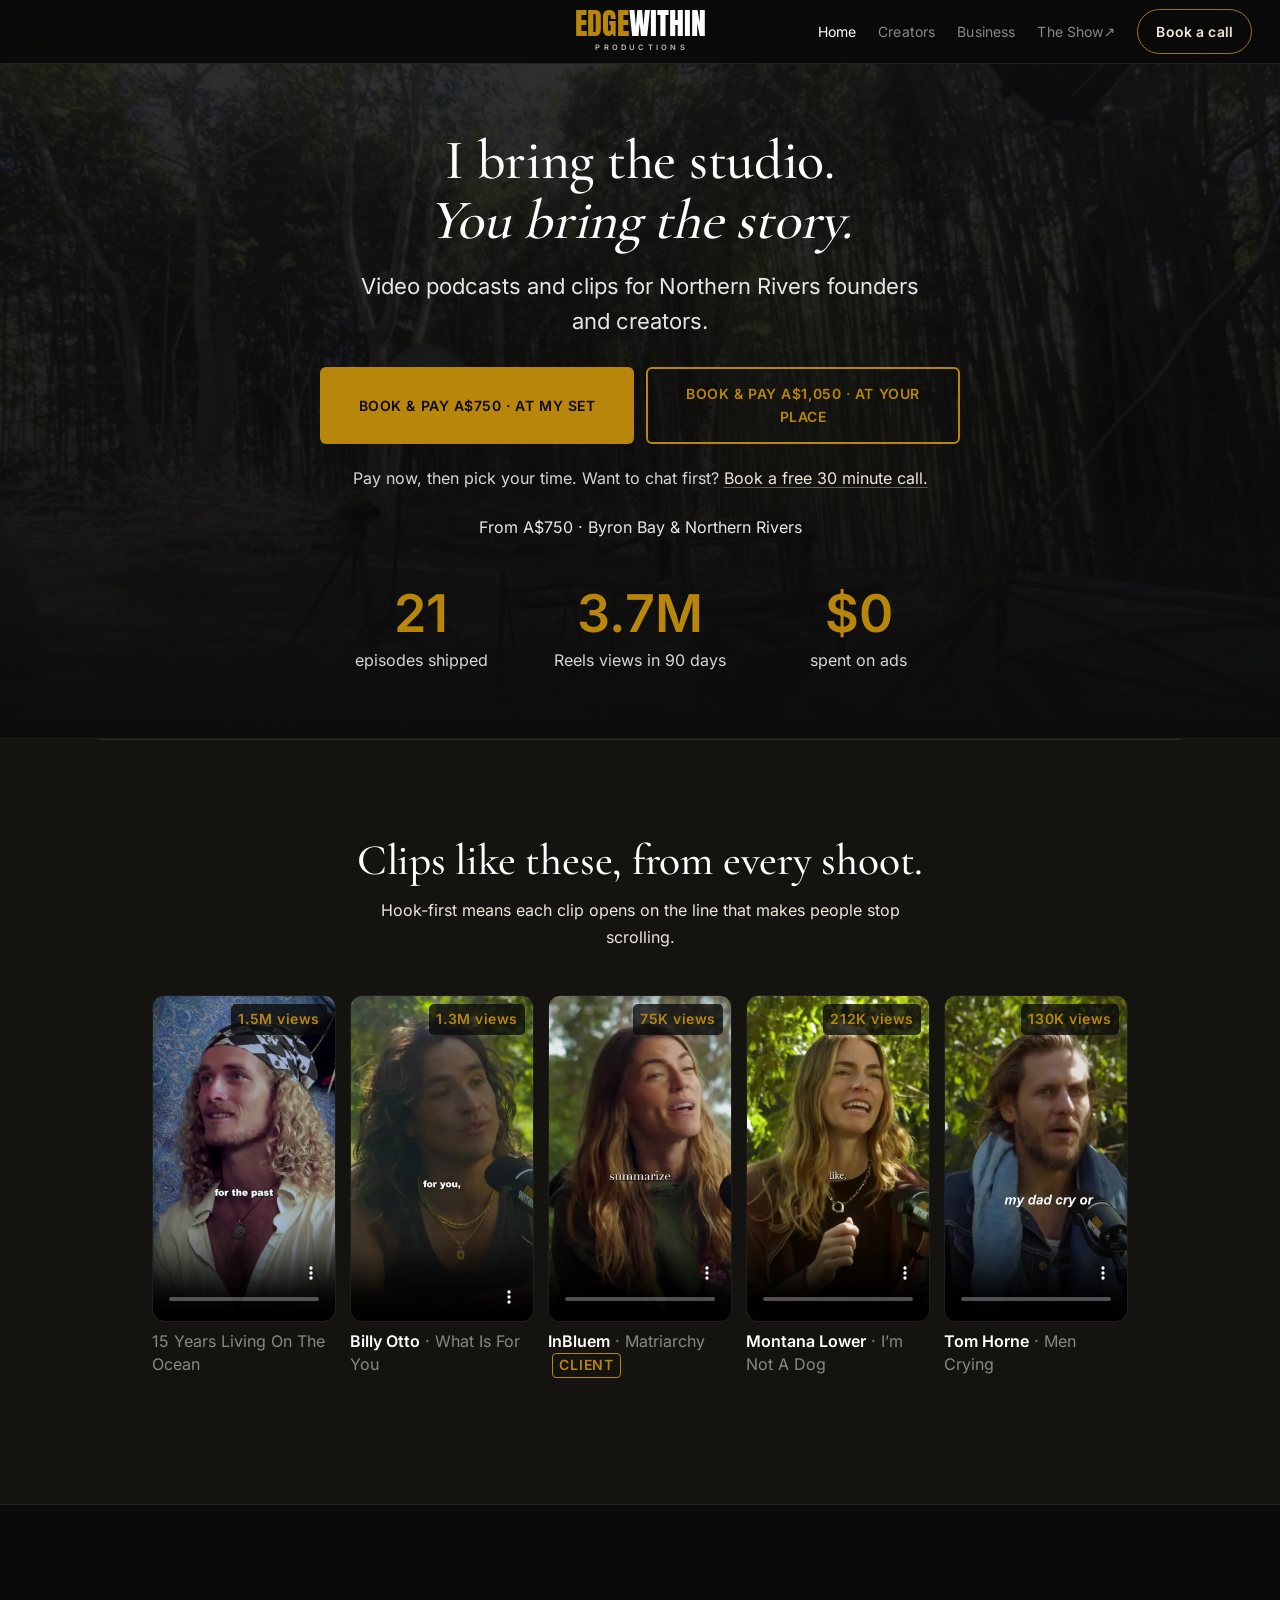
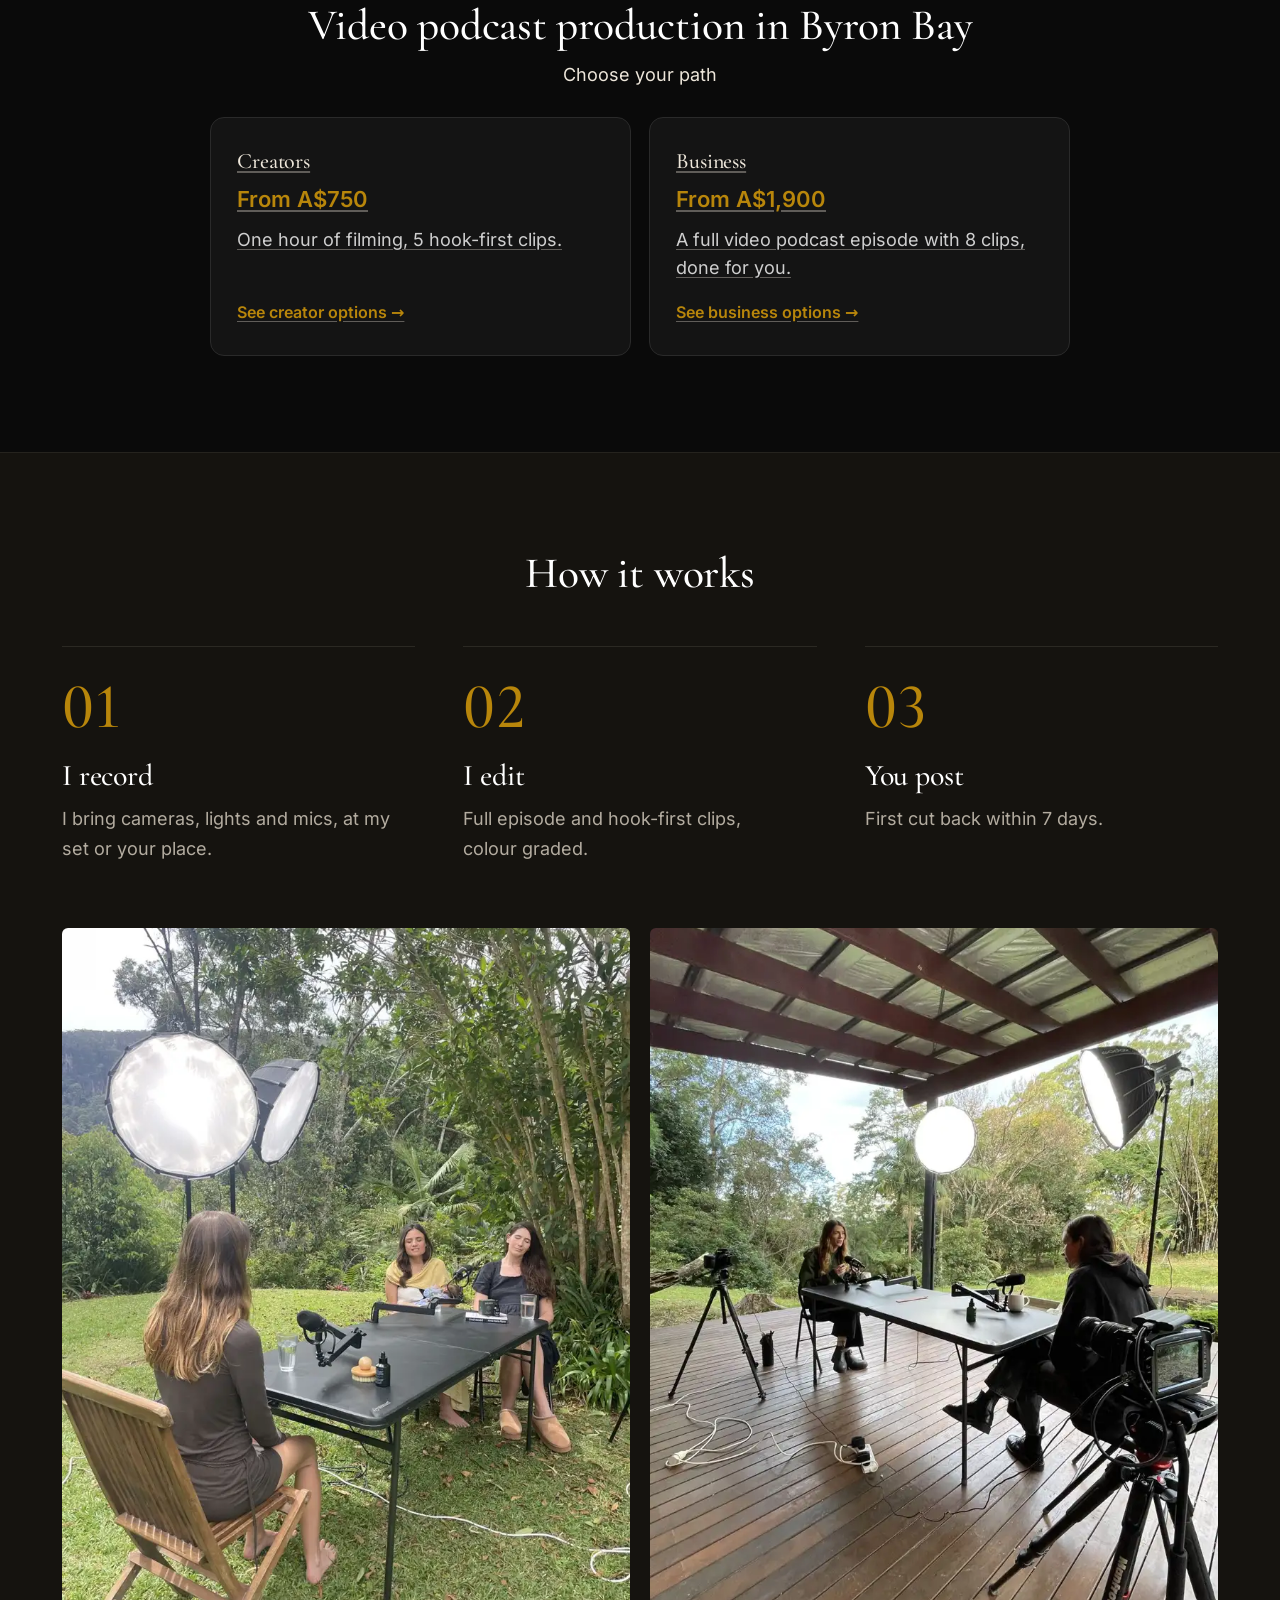
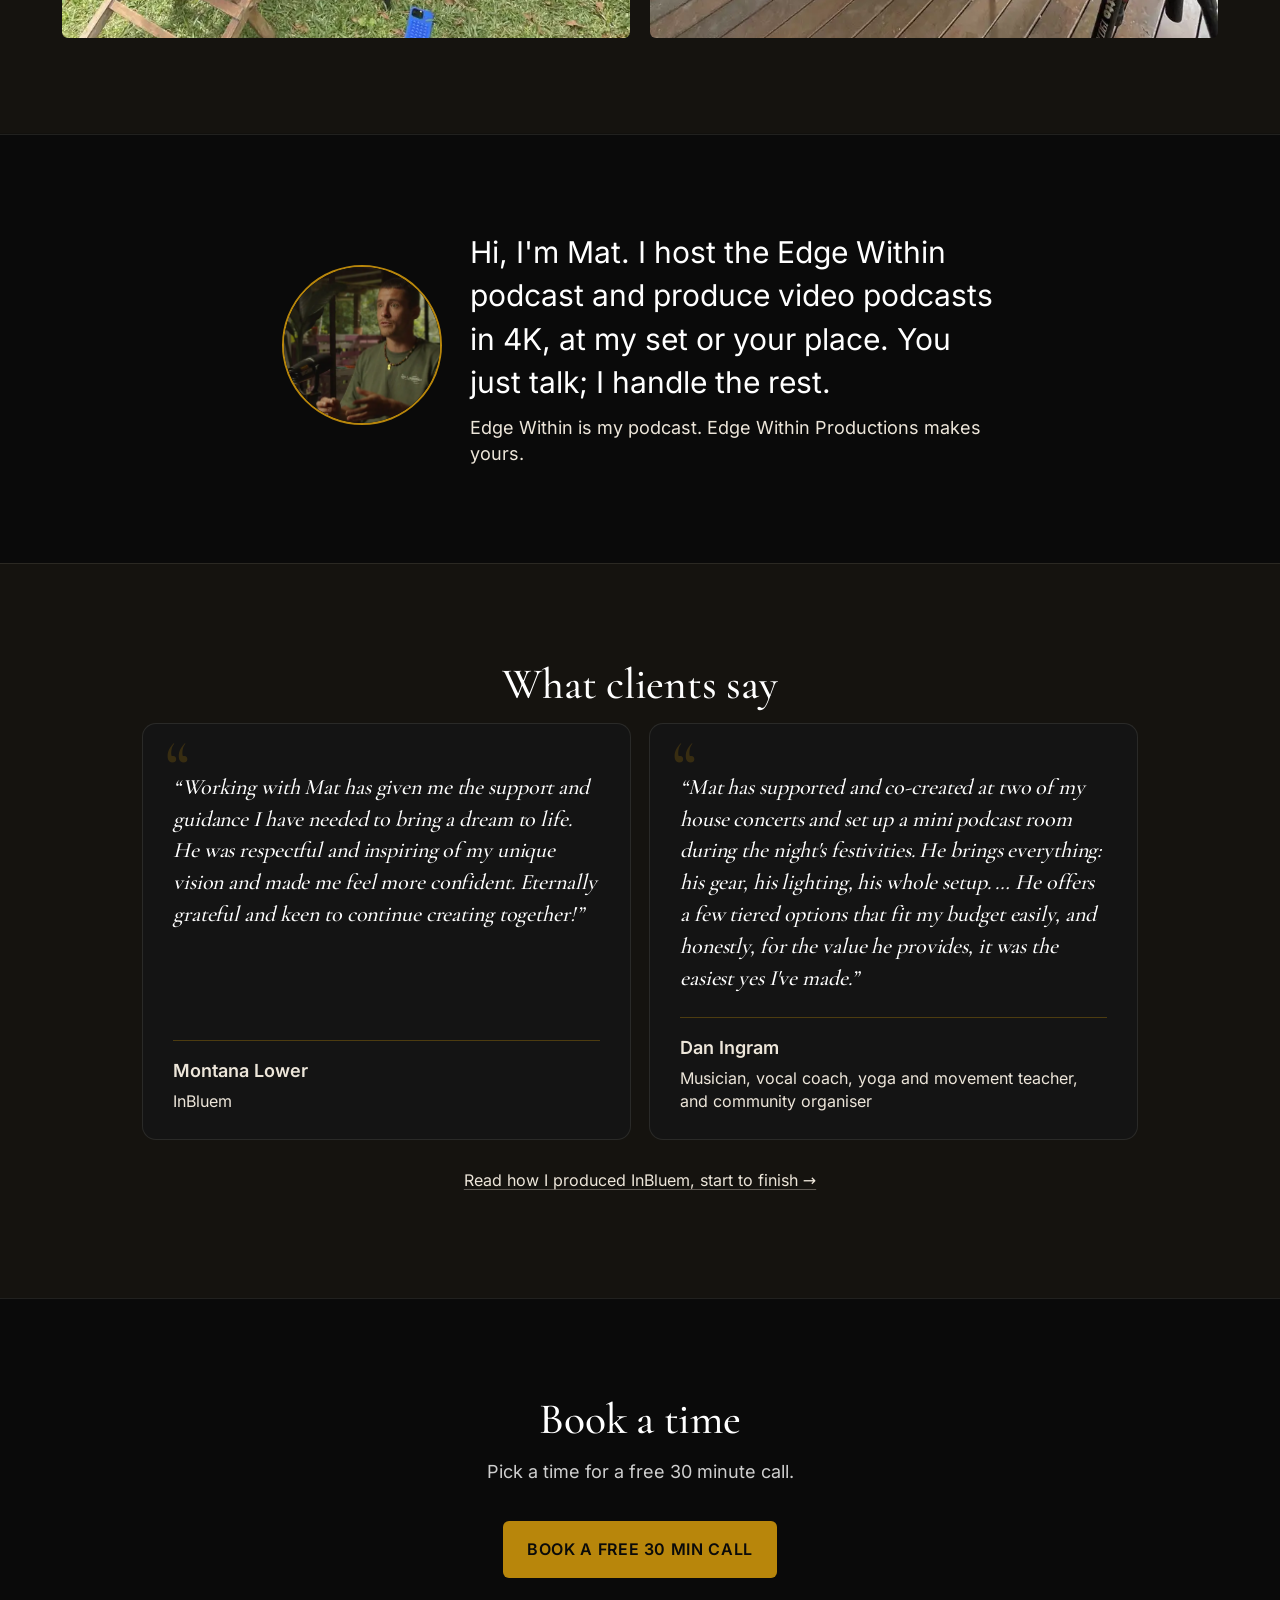
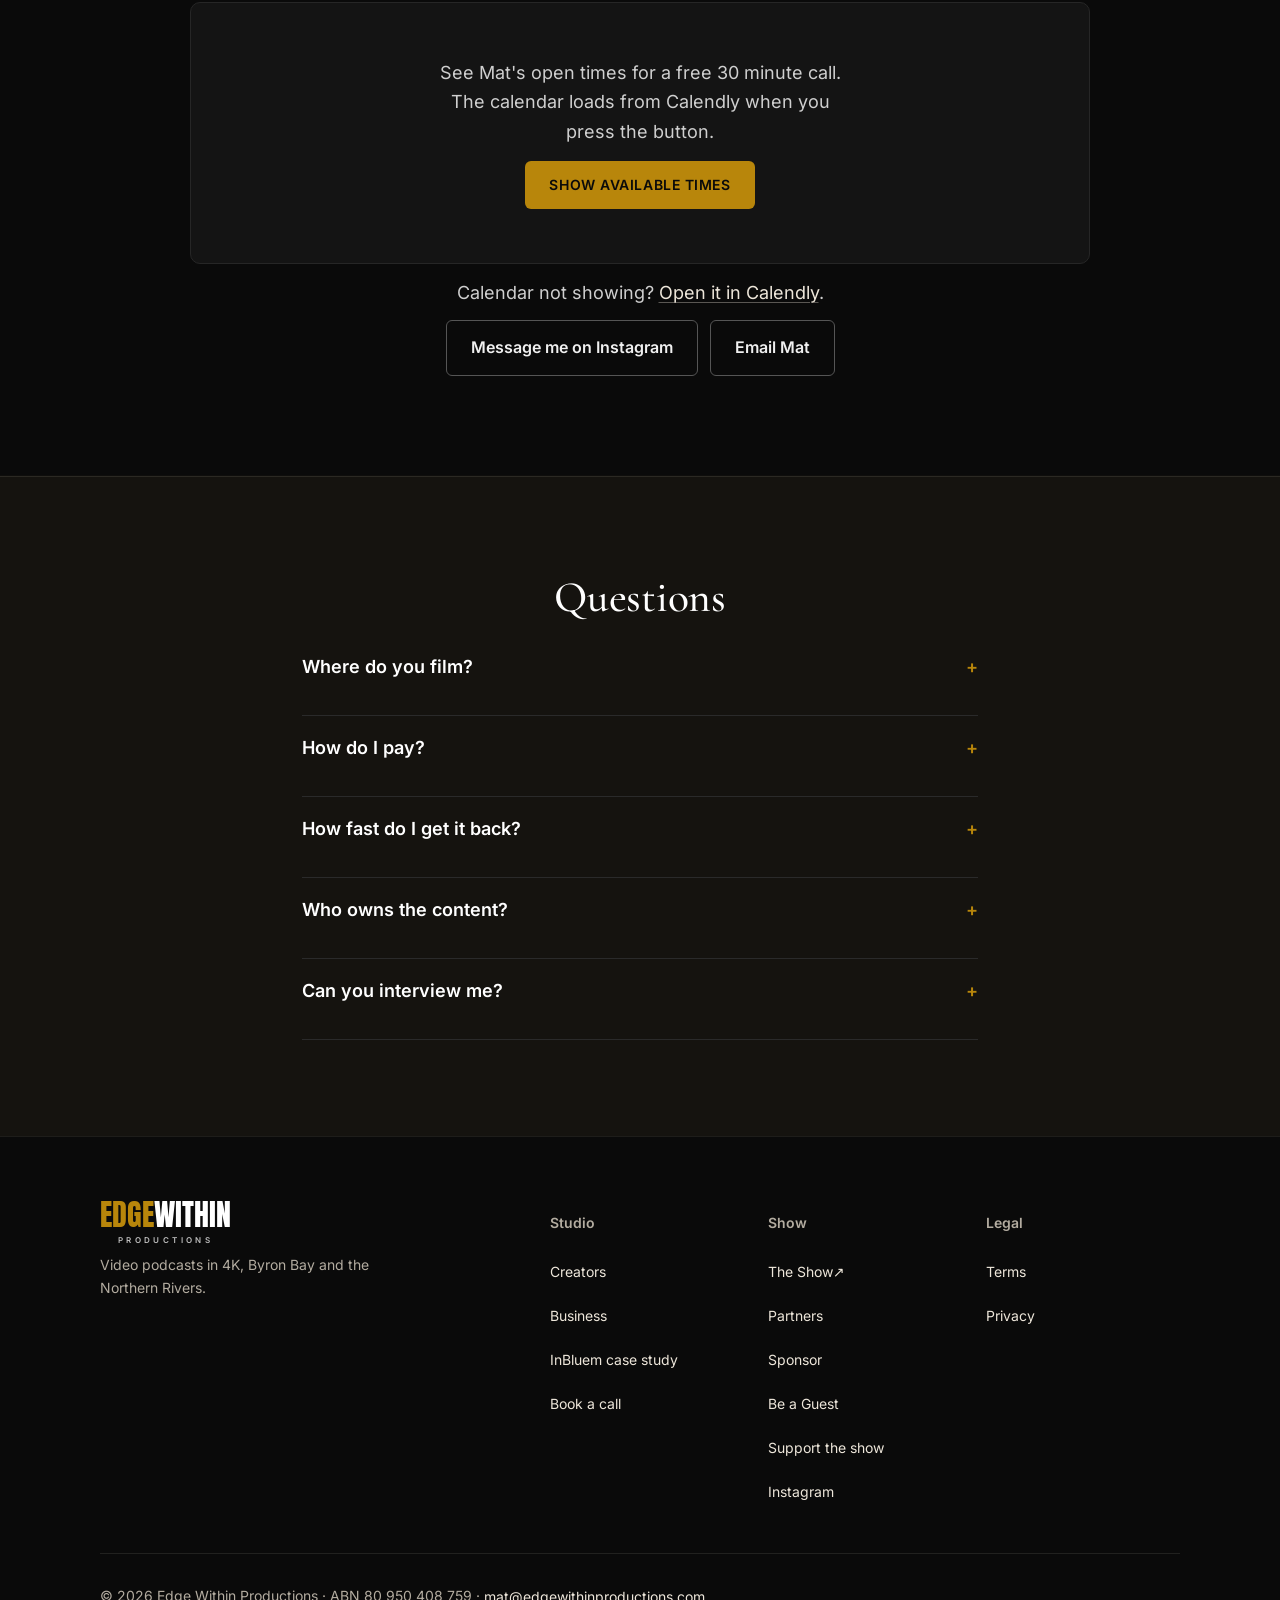
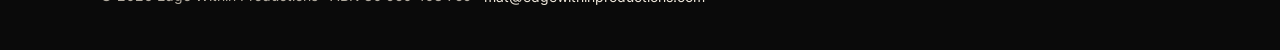
==== index.html @ 31bd193f "Home How it works: fix blank photo area (reveal + lazy images), premium 01/02/03 steps with large ph" ====
<!DOCTYPE html>
<html lang="en">
<head>
<meta charset="UTF-8">
<meta name="viewport" content="width=device-width, initial-scale=1.0">
<title>Podcast Production · Mobile Studio, Byron Bay &amp; Northern Rivers · Edge Within</title>
<meta name="description" content="Done-for-you video podcast production. I bring 4K cameras, lights and mics to you, then edit, cut clips and publish. Creator Session from A$750, full episode A$1,900. Northern Rivers, NSW.">
<meta property="og:type" content="website">
<meta property="og:site_name" content="Edge Within">
<meta property="og:title" content="Podcast production · I bring the studio to you">
<meta property="og:description" content="4K cameras, lighting and mics on site. Clips from A$750, or a full episode with edit, 8 clips, thumbnail and upload from A$1,900. Northern Rivers, NSW.">
<meta property="og:image" content="https://edgewithinproductions.com/og-image.jpg?v=2">
<meta property="og:image:width" content="1200">
<meta property="og:image:height" content="630">
<meta property="og:image:alt" content="Edge Within with Mat Davenport">
<meta property="og:url" content="https://edgewithinproductions.com/">
<meta name="twitter:card" content="summary_large_image">
<meta name="twitter:title" content="Podcast production · I bring the studio to you">
<meta name="twitter:description" content="4K cameras, lighting and mics on site. Edit, 8 clips, episode thumbnail and upload done for you. Northern Rivers, NSW.">
<meta name="twitter:image" content="https://edgewithinproductions.com/og-image.jpg?v=2">
<link rel="canonical" href="https://edgewithinproductions.com/">
<link rel="icon" href="favicon.ico?v=4" sizes="any">
<link rel="icon" type="image/png" sizes="32x32" href="favicon-32x32.png?v=4">
<link rel="icon" type="image/png" sizes="16x16" href="favicon-16x16.png?v=4">
<link rel="apple-touch-icon" href="apple-touch-icon.png?v=4">
<!-- Anton for the wordmark, self-hosted and subset to the letters in EDGE WITHIN PRODUCTIONS. -->
<link rel="preload" href="/assets/fonts/anton-wordmark.woff2" as="font" type="font/woff2" crossorigin>
<style>
  *, *::before, *::after { box-sizing: border-box; margin: 0; padding: 0; }
  :root {
    --bg: #0A0A0A;
    --card: #111111;
    --card2: #0F0A04;
    --border: #1E1E1E;
    --gold: #b8860b;
    --gold2: #9a7009;
    --white: #FFFFFF;
    --grey: #888888;
    --grey2: #8a8a8a;
    --gold-dark: #7a5a06;
    --grey3: #222222;
    --grey4: #333333;
  }
  html { scroll-behavior: smooth; scroll-padding-top: 72px; }
  body { background: var(--bg); color: var(--white); font-family: var(--sans); line-height: 1.6; overflow-x: hidden; }

  a:focus-visible,
  button:focus-visible,
  input:focus-visible,
  select:focus-visible,
  textarea:focus-visible {
    outline: 2px solid var(--gold);
    outline-offset: 3px;
  }

  .skip-link {
    position: absolute; left: 12px; top: -48px; z-index: 300;
    background: var(--gold); color: var(--bg);
    font-family: var(--sans); font-size: 14px; font-weight: 700;
    padding: 10px 14px; border-radius: 6px; text-decoration: none;
  }
  .skip-link:focus { top: 12px; }

  nav {
    position: fixed; top: 0; left: 0; right: 0; z-index: 100;
    background: rgba(10,10,10,0.94);
    backdrop-filter: blur(12px);
    -webkit-backdrop-filter: blur(12px);
    border-bottom: 1px solid var(--border); height: 60px;
    display: flex; align-items: center; padding: 0 28px; justify-content: space-between;
  }
  /* Wordmark: gold EDGE + white WITHIN in Anton, matching the cover art */
  .wordmark {
    display: inline-flex; flex-direction: column; align-items: flex-start;
    text-decoration: none; line-height: 1;
  }
  .wordmark:hover, .wordmark:focus { text-decoration: none !important; }
  .wm-word {
    font-family: 'Anton', Impact, sans-serif; font-weight: 400;
    font-size: 30px; line-height: 1; letter-spacing: 0; text-transform: uppercase;
    white-space: nowrap;
  }
  .wm-edge { color: #b8860b; }
  .wm-within { color: #FFFFFF; }
  .wm-sub {
    font-family: var(--sans); font-size: 8px; font-weight: 700; line-height: 1;
    letter-spacing: 0.42em; text-transform: uppercase; color: #bdbdbd;
    margin-top: 4px; white-space: nowrap;
  }
  .wordmark--lg .wm-word { font-size: 30px; }
  .wordmark--lg .wm-sub { font-size: 9.5px; margin-top: 5px; }
  /* On a light background: WITHIN (and the sub line) go dark so they stay readable */
  .wordmark--on-light .wm-within { color: #0A0A0A; }
  .wordmark--on-light .wm-sub { color: #555555; }
  nav .wordmark .wm-word { font-size: 30px; }
  nav .wordmark .wm-sub { font-size: 7.5px; letter-spacing: 0.43em; margin-top: 3px; }
  /* PRODUCTIONS centred under EDGEWITHIN; the negative margin cancels the trailing letter-spacing */
  nav .wordmark { align-items: center; }
  nav .wordmark .wm-sub { margin-right: -0.43em; }
  .nav-links { display: flex; gap: 22px; align-items: center; list-style: none; }
  .nav-links a {
    font-family: var(--sans); font-size: 14px; color: var(--grey);
    text-decoration: none; letter-spacing: 0.02em; transition: color 0.2s;
  }
  .nav-links a:hover { color: var(--white); }
  .nav-links a { padding: 8px 0; }
  .nav-links a.nav-cta { padding: 8px 16px; }
  .nav-cta {
    background: var(--gold) !important; color: var(--bg) !important;
    font-family: var(--sans) !important; font-size: 14px !important;
    font-weight: 700 !important; letter-spacing: 0.01em; padding: 8px 16px;
    border-radius: 5px; 
  }
  .nav-cta:hover { background: var(--gold2) !important; }
  .nav-links a[aria-current="page"] { color: var(--white); }
  .hamburger {
    display: none; flex-direction: column; gap: 6px; cursor: pointer;
    background: none; border: none; padding: 8px; z-index: 101;
  }
  .hamburger span { width: 24px; height: 2px; background: var(--white); display: block; transition: all 0.3s; }
  .hamburger.active span:nth-child(1) { transform: translateY(8px) rotate(45deg); }
  .hamburger.active span:nth-child(2) { opacity: 0; }
  .hamburger.active span:nth-child(3) { transform: translateY(-8px) rotate(-45deg); }

  .sr-only {
    position: absolute; width: 1px; height: 1px; padding: 0; margin: -1px;
    overflow: hidden; clip: rect(0,0,0,0); white-space: nowrap; border: 0;
  }

  .eyebrow {
    font-family: var(--sans); font-size: 14px;
    letter-spacing: 0.01em;  color: var(--gold);
  }

  .hero {
    padding: 108px 24px 48px;
    background:
      radial-gradient(ellipse 70% 60% at 10% 0%, rgba(184,134,11,0.14) 0%, transparent 55%),
      #0D0D0D;
    border-bottom: 1px solid var(--border);
    display: flex;
    flex-direction: column;
    align-items: center;
    text-align: center;
    gap: 28px;
  }
  .hero-copy,
  .proof-strip,
  .showreel-wrap,
  .included-grid > *,
  .proof-metrics > * {
    min-width: 0;
  }
  .hero-copy {
    max-width: 820px;
    width: 100%;
    display: flex;
    flex-direction: column;
    align-items: center;
    gap: 16px;
  }
  .hero-copy > * { min-width: 0; max-width: 100%; }
  .proof-strip > *,
  .outcome > * { min-width: 0; }
  .hero-copy h1 {
    font-size: clamp(30px, 5vw, 48px); line-height: 1.08; font-weight: 400;
  }
  .hero-copy h1 em { color: var(--gold); font-style: italic; font-weight: 400; }
  .hero-sub {
    font-family: var(--sans); font-size: 16px; color: var(--grey);
    line-height: 1.7; max-width: 640px; width: 100%;
    overflow-wrap: break-word;
  }
  .hero-btns {
    display: flex; gap: 12px; flex-wrap: wrap; justify-content: center;
    margin-top: 4px; width: 100%;
  }
  .btn-primary {
    display: inline-block; background: var(--gold); color: var(--bg);
    font-family: var(--sans); font-size: 14px; font-weight: 700;
    letter-spacing: 0.04em; text-transform: uppercase; padding: 14px 24px;
    border-radius: 6px; text-decoration: none; transition: background 0.2s, transform 0.15s;
    border: none; cursor: pointer;
  }
  .btn-primary:hover { background: var(--gold2); transform: translateY(-1px); }
  .btn-secondary {
    display: inline-block; border: 1px solid var(--grey4); color: var(--grey);
    font-family: var(--sans); font-size: 14px; font-weight: 700;
    padding: 14px 24px; border-radius: 6px; text-decoration: none;
    transition: border-color 0.2s, color 0.2s;
  }
  .btn-secondary:hover { border-color: var(--gold); color: var(--white); }
  .pill {
    display: inline-block; max-width: 100%; box-sizing: border-box;
    text-align: center; line-height: 1.55;
    background: rgba(184,134,11,0.12); border: 1px solid var(--gold);
    color: var(--gold); font-family: var(--sans); font-size: 14px;
    font-weight: 700; letter-spacing: 0.01em; padding: 10px 16px;
    border-radius: 6px; 
  }
  .pill-loc { white-space: nowrap; }
  .pill-loc::before { content: ' · '; }
  .hero-price-link {
    font-family: var(--sans);
    font-size: 14px;
    color: var(--grey);
    text-decoration: none;
    border-bottom: 1px solid rgba(184,134,11,0.45);
    padding-bottom: 1px;
    transition: color 0.2s, border-color 0.2s;
    margin-top: -4px;
  }
  .hero-price-link:hover {
    color: var(--gold);
    border-bottom-color: var(--gold);
  }

  .showreel-wrap {
    width: 100%;
    max-width: 900px;
    text-align: center;
  }
  .showreel {
    width: 100%;
    aspect-ratio: 16 / 9;
    border-radius: 14px;
    overflow: hidden;
    border: 1px solid var(--border);
    background: #000;
    box-shadow: 0 24px 60px rgba(0,0,0,0.4);
  }
  .showreel iframe,
  .showreel video {
    width: 100%;
    height: 100%;
    display: block;
    border: 0;
  }
  /* Click-to-load YouTube facade: thumbnail + play button, real iframe only on click */
  .yt-facade { position: relative; display: block; width: 100%; height: 100%; background: #000; cursor: pointer; }
  .yt-facade img { width: 100%; height: 100%; object-fit: cover; display: block; }
  .yt-play {
    position: absolute; top: 50%; left: 50%; transform: translate(-50%, -50%);
    line-height: 0; transition: transform 0.2s;
    filter: drop-shadow(0 6px 18px rgba(0,0,0,0.55));
  }
  .yt-facade:hover .yt-play, .yt-facade:focus-visible .yt-play { transform: translate(-50%, -50%) scale(1.08); }
  .yt-facade:focus-visible { outline-offset: -4px; }
  .showreel-caption {
    font-family: var(--sans);
    font-size: 14px;
    color: var(--grey);
    margin-top: 12px;
    line-height: 1.5;
    padding: 0 8px;
    overflow-wrap: break-word;
  }

  .proof-strip {
    width: 100%;
    max-width: 900px;
    display: grid;
    grid-template-columns: 1.15fr 1fr;
    gap: 22px;
    align-items: center;
    text-align: left;
    background: var(--card);
    border: 1px solid var(--border);
    border-radius: 14px;
    padding: 24px;
  }
  .proof-strip .eyebrow { margin-bottom: 8px; }
  .proof-strip h2 {
    font-size: 22px; font-weight: 400; line-height: 1.25; margin-bottom: 10px;
    overflow-wrap: anywhere;
  }
  .proof-strip p {
    font-family: var(--sans); font-size: 14px; color: var(--grey); line-height: 1.65;
    overflow-wrap: break-word;
  }
  .proof-strip a {
    color: var(--gold); text-decoration: none; font-weight: 600;
    display: inline-block; padding: 8px 0;
  }
  .proof-strip a:hover { text-decoration: underline; }
  .proof-metrics {
    display: grid; grid-template-columns: 1fr 1fr; gap: 10px;
  }
  .proof-metric {
    background: var(--card2);
    border: 1px solid var(--border);
    border-radius: 10px;
    padding: 16px 12px;
    text-align: center;
  }
  .proof-metric .v {
    font-family: var(--sans); font-size: 22px; font-weight: 700; color: var(--gold); line-height: 1;
  }
  .proof-metric .l {
    font-family: var(--sans); font-size: 14px; color: var(--grey); margin-top: 6px;
  }

  .section {
    padding: 72px clamp(24px, 5vw, 48px);
    max-width: 1080px; margin: 0 auto;
  }
  .section-full {
    padding: 72px clamp(24px, 5vw, 48px);
    background: #0D0D0D; border-top: 1px solid var(--border);
  }
  .section-inner { max-width: 1080px; margin: 0 auto; }
  .section-header { max-width: 640px; margin-bottom: 32px; }
  .section-header.center { text-align: center; margin-left: auto; margin-right: auto; }
  .section-header .eyebrow { margin-bottom: 12px; }
  .section-header h2 {
    font-size: clamp(24px, 3.2vw, 36px); font-weight: 400; line-height: 1.15; margin-bottom: 12px;
  }
  .section-header h2 em { color: var(--gold); font-style: italic; }
  .section-header p {
    font-family: var(--sans); font-size: 16px; color: var(--grey); line-height: 1.7;
  }

  .outcome {
    background: var(--card);
    border: 1px solid var(--border);
    border-radius: 12px;
    padding: 28px 24px;
    display: flex;
    flex-direction: column;
    transition: border-color 0.2s;
  }
  .outcome:hover { border-color: #2a2a2a; }
  .outcome h3 {
    font-family: var(--sans); font-size: 16px; font-weight: 700;
    color: var(--white); margin-bottom: 12px;
  }
  .outcome p {
    font-family: var(--sans); font-size: 14px; color: var(--grey); line-height: 1.65;
    flex: 1; overflow-wrap: break-word;
  }
  .outcome.highlight {
    border-color: var(--gold);
    background: var(--card2);
  }
  .outcome.highlight:hover { border-color: var(--gold); }
  .card-link {
    display: inline-block;
    margin-top: 18px;
    font-family: var(--sans);
    font-size: 14px;
    font-weight: 700;
    color: var(--gold);
    text-decoration: none;
  }
  .card-link:hover { text-decoration: underline; }

  .phase-num {
    width: 38px; height: 38px; border-radius: 50%; background: var(--card2);
    border: 2px solid var(--gold); color: var(--gold);
    font-family: var(--sans); font-size: 14px; font-weight: 700;
    display: flex; align-items: center; justify-content: center; margin: 0 auto 12px;
  }

  /* "What you get" timeline: 4 numbered steps joined by a gold line (vertical on mobile) */
  .timeline {
    list-style: none; display: grid; grid-template-columns: repeat(4, 1fr); gap: 14px;
    max-width: 1000px; margin: 0 auto 28px; position: relative;
  }
  .timeline::before {
    content: ''; position: absolute; top: 19px; left: 12.5%; right: 12.5%;
    height: 1px; background: rgba(184,134,11,0.45); z-index: 0;
  }
  .tl-step { position: relative; z-index: 1; display: flex; flex-direction: column; min-width: 0; }
  .tl-step .phase-num { margin: 0 auto 14px; flex-shrink: 0; }
  .tl-card {
    flex: 1; background: var(--card); border: 1px solid var(--border);
    border-radius: 12px; padding: 20px 18px; text-align: left;
  }
  .tl-step--launch .tl-card { border-color: var(--gold); background: var(--card2); }
  .tl-when {
    font-family: var(--sans); font-size: 14px; font-weight: 700;
    letter-spacing: 0.01em;  color: var(--gold); margin-bottom: 6px;
  }
  .tl-card h3 {
    font-family: var(--sans); font-size: 16px; font-weight: 700;
    color: var(--white); margin-bottom: 8px;
  }
  .tl-card p {
    font-family: var(--sans); font-size: 14px; color: var(--grey); line-height: 1.6;
    overflow-wrap: break-word;
  }
  .included-box p {
    font-family: var(--sans); font-size: 14px; color: var(--grey); line-height: 1.6;
    margin-bottom: 10px;
  }
  .included-box p:last-child { margin-bottom: 0; }
  .included-box--gold { border-color: var(--gold); background: var(--card2); }
  .included-box--gold h3 { color: var(--gold); }
  .hero-promise {
    font-family: var(--sans); font-size: 14px; color: #cfcfcf; line-height: 1.6;
    max-width: 640px; width: 100%;
  }
  .hero-promise strong { color: var(--gold); }

  .included-grid {
    display: grid;
    grid-template-columns: 1fr 1fr;
    gap: 14px;
  }
  .included-box {
    background: var(--card);
    border: 1px solid var(--border);
    border-radius: 12px;
    padding: 24px 22px;
  }
  .included-box-single {
    max-width: 640px;
    margin-left: auto;
    margin-right: auto;
  }
  .included-box h3,
  .included-box h4 {
    font-family: var(--sans); font-size: 14px; font-weight: 700;
    color: var(--white); margin-bottom: 14px;
  }
  .included-box ul { list-style: none; }
  .included-box li {
    font-family: var(--sans); font-size: 14px; color: var(--grey);
    padding-left: 18px; position: relative; line-height: 1.5; margin-bottom: 8px;
  }
  .included-box li:last-child { margin-bottom: 0; }
  .included-box li::before {
    content: '';
    position: absolute;
    left: 0; top: 7px;
    width: 6px; height: 6px; border-radius: 50%;
    background: var(--gold);
  }
  .included-note {
    margin-top: 14px;
    font-family: var(--sans); font-size: 14px; color: var(--grey); line-height: 1.55;
  }

  .after-split {
    display: grid;
    grid-template-columns: 1fr 1fr;
    gap: 16px;
  }

  #pricing.section-full {
    background:
      radial-gradient(ellipse 80% 70% at 15% 20%, rgba(184,134,11,0.18) 0%, transparent 55%),
      radial-gradient(ellipse 60% 50% at 90% 80%, rgba(184,134,11,0.1) 0%, transparent 50%),
      linear-gradient(180deg, #14100a 0%, #0F0A04 50%, #120e08 100%);
    border-top: 1px solid rgba(184,134,11,0.35);
    border-bottom: 1px solid rgba(184,134,11,0.25);
  }
  #pricing .section-header p { color: #b0b0b0; }
  .pricing-grid {
    display: grid; grid-template-columns: 1fr 1.15fr 1fr; gap: 16px;
    max-width: 1000px; margin: 0 auto 20px; align-items: stretch;
    padding-top: 14px;
  }
  .tier {
    background: #F4F3F0; border: 1px solid #e0dcd4;
    border-radius: 12px; padding: 26px 22px; display: flex; flex-direction: column;
    box-shadow: 0 12px 40px rgba(0,0,0,0.25);
  }
  .tier.featured {
    background: #fffdf8; border: 2px solid var(--gold); position: relative;
    box-shadow: 0 8px 28px rgba(184,134,11,0.18), 0 16px 48px rgba(0,0,0,0.28);
  }
  .tier-badge {
    position: absolute; top: -12px; left: 50%; transform: translateX(-50%);
    background: var(--gold); color: var(--bg); font-family: var(--sans);
    font-size: 14px; font-weight: 700; letter-spacing: 0.1em; 
    padding: 4px 14px; border-radius: 20px; white-space: nowrap;
  }
  .tier-name {
    font-family: var(--sans); font-size: 14px; letter-spacing: 0.01em;
     color: #666; margin-bottom: 8px;
  }
  .tier-price {
    font-size: 44px; font-weight: 700; color: #0A0A0A;
    font-family: var(--sans); line-height: 1; margin-bottom: 4px;
  }
  .tier.featured .tier-price { color: var(--gold-dark); }
  .tier-period {
    font-family: var(--sans); font-size: 14px; color: #666; margin-bottom: 6px;
  }
  .tier-total {
    font-family: var(--sans); font-size: 14px; font-weight: 700; color: #0A0A0A;
    margin-bottom: 16px;
  }
  .tier.featured .tier-total { color: #3a3a3a; }
  .tier-list {
    list-style: none; display: flex; flex-direction: column; gap: 9px;
    margin-bottom: 22px; flex: 1;
  }
  .tier-list li {
    font-family: var(--sans); font-size: 14px; color: #3a3a3a;
    padding-left: 16px; position: relative; line-height: 1.4;
  }
  .tier-list li::before {
    content: ''; position: absolute; left: 0; top: 7px;
    width: 6px; height: 6px; border-radius: 50%; background: var(--gold);
  }
  .tier .btn-primary { text-align: center; width: 100%; }
  .tier .btn-primary, .tier .btn-secondary { display: block; width: 100%; text-align: center; box-sizing: border-box; letter-spacing: 0.04em; text-transform: uppercase; }
  .tier .btn-secondary { color: #0A0A0A; border-color: #0A0A0A; }
  .tier .btn-secondary:hover { color: var(--gold-dark); border-color: var(--gold-dark); }
  @media (max-width: 900px) { .pricing-grid .tier.featured:not(:first-child) { margin-top: 12px; } }

  .value-note {
    text-align: center; font-family: var(--sans); font-size: 14px;
    color: #b0b0b0; max-width: 640px; margin: 0 auto 12px; line-height: 1.65;
    padding: 14px 16px;
    background: rgba(184,134,11,0.12);
    border: 1px solid rgba(184,134,11,0.35);
    border-radius: 8px;
  }
  .value-note strong { color: var(--gold); }
  .value-note a { color: var(--gold); font-weight: 700; text-decoration: none; }
  .value-note a:hover { text-decoration: underline; }

  .monthly-card {
    max-width: 640px; margin: 0 auto 12px;
    display: flex; align-items: center; justify-content: space-between; gap: 16px;
    padding: 14px 16px 14px 20px; border-radius: 8px;
    background: rgba(0,0,0,0.25); border: 1px solid rgba(184,134,11,0.35);
  }
  .monthly-card p { font-family: var(--sans); font-size: 14px; color: #b0b0b0; line-height: 1.5; }
  .monthly-card p strong { color: var(--white); }
  .monthly-card .btn-secondary {
    white-space: nowrap; color: var(--gold); border-color: rgba(184,134,11,0.6);
    padding: 10px 18px; font-size: 14px;
  }
  .monthly-card .btn-secondary:hover { color: var(--white); border-color: var(--gold); }

  .founding-callout {
    max-width: 1000px; margin: 8px auto 20px;
    display: grid; grid-template-columns: auto 1fr auto; gap: 24px; align-items: center;
    padding: 22px 26px; border-radius: 12px;
    background: linear-gradient(135deg, rgba(184,134,11,0.16) 0%, rgba(184,134,11,0.05) 100%);
    border: 1px solid rgba(184,134,11,0.55);
  }
  .founding-price {
    font-family: var(--sans); font-size: 30px; font-weight: 700; color: var(--gold);
    line-height: 1; white-space: nowrap;
  }
  .founding-price span {
    display: block; margin-top: 6px; font-size: 14px; font-weight: 400; color: #b0b0b0;
    font-family: var(--sans); letter-spacing: 0.01em; 
  }
  .founding-callout .eyebrow { margin-bottom: 6px; }
  .founding-callout p {
    font-family: var(--sans); font-size: 14px; color: #cfcfcf; line-height: 1.6; margin: 0;
  }
  .founding-callout p strong { color: var(--white); }
  .founding-callout .btn-secondary { white-space: nowrap; color: var(--gold); border-color: rgba(184,134,11,0.6); }
  .founding-callout .btn-secondary:hover { color: var(--white); border-color: var(--gold); }

  .addons {
    max-width: 720px;
    margin: 28px auto 0;
    background: rgba(0,0,0,0.25);
    border: 1px solid rgba(255,255,255,0.08);
    border-radius: 12px;
    padding: 22px 24px 18px;
  }
  .addons-label {
    font-family: var(--sans);
    font-size: 14px;
    font-weight: 700;
    letter-spacing: 0.01em;
    
    color: var(--gold);
    margin-bottom: 14px;
  }
  .addons-list {
    list-style: none;
    margin: 0;
    padding: 0;
    display: flex;
    flex-direction: column;
  }
  .addons-list li {
    font-family: var(--sans);
    font-size: 14px;
    color: #b0b0b0;
    line-height: 1.55;
    padding: 11px 0;
    border-bottom: 1px solid rgba(255,255,255,0.06);
  }
  .addons-list li:last-child { border-bottom: none; padding-bottom: 2px; }
  .addons-list li strong {
    color: var(--white);
    font-weight: 700;
    display: inline;
  }
  .addons-list li strong::after { content: ': '; font-weight: 700; color: var(--white); }

  .form-section {
    background:
      radial-gradient(ellipse 70% 60% at 50% 0%, rgba(184,134,11,0.16) 0%, transparent 55%),
      linear-gradient(180deg, #120e08 0%, #0D0D0D 55%, #0A0A0A 100%);
    border-top: 1px solid rgba(184,134,11,0.3);
    padding: 72px 24px;
  }
  .form-inner { max-width: 680px; margin: 0 auto; }
  .form-card {
    background: #F4F3F0;
    border: 1px solid #e0dcd4;
    border-radius: 14px;
    padding: clamp(28px, 4vw, 40px) clamp(22px, 4vw, 36px);
    box-shadow:
      0 0 0 1px rgba(184,134,11,0.08),
      0 24px 60px rgba(0,0,0,0.4),
      0 0 60px rgba(184,134,11,0.06);
    color: #1a1a1a;
  }
  .form-header { text-align: center; margin-bottom: 28px; }
  .form-header .eyebrow { color: var(--gold-dark); }
  .form-header h2 {
    font-size: clamp(22px, 3vw, 32px); font-weight: 400; margin: 10px 0;
    color: #0A0A0A;
  }
  .form-header p {
    font-family: var(--sans); font-size: 16px; color: #555; line-height: 1.7;
  }
  .form-grid { display: grid; grid-template-columns: 1fr 1fr; gap: 14px; }
  .field { display: flex; flex-direction: column; gap: 6px; }
  .field.full { grid-column: 1 / -1; }
  label {
    font-family: var(--sans); font-size: 14px;
    letter-spacing: 0.01em;  color: #555;
  }
  input, select, textarea {
    background: #fff; border: 1px solid #d4d0c8; border-radius: 8px;
    padding: 12px 14px; color: #0A0A0A; font-family: var(--sans);
    font-size: 16px; outline: none; width: 100%;
    appearance: none; -webkit-appearance: none;
  }
  input:focus, select:focus, textarea:focus {
    border-color: var(--gold);
    box-shadow: 0 0 0 3px rgba(184,134,11,0.15);
  }
  input::placeholder, textarea::placeholder { color: #999; }
  select {
    background-image: linear-gradient(45deg, transparent 50%, #666 50%), linear-gradient(135deg, #666 50%, transparent 50%);
    background-position: calc(100% - 18px) calc(50% - 2px), calc(100% - 12px) calc(50% - 2px);
    background-size: 6px 6px, 6px 6px; background-repeat: no-repeat; padding-right: 32px;
  }
  select option { background: #fff; color: #0A0A0A; }
  textarea { resize: vertical; min-height: 88px; font-size: 16px; }
  .submit-btn {
    width: 100%; background: var(--gold); color: var(--bg);
    font-family: var(--sans); font-size: 14px; font-weight: 700;
    padding: 15px; border: none; border-radius: 8px; cursor: pointer;
    margin-top: 8px; transition: background 0.2s, transform 0.15s;
  }
  .submit-btn:hover { background: var(--gold2); transform: translateY(-1px); }
  .submit-btn:disabled { opacity: 0.6; cursor: not-allowed; transform: none; }
  .form-dm {
    text-align: center; font-family: var(--sans); font-size: 14px;
    color: #666; margin-top: 14px;
  }
  .form-dm a { color: var(--gold-dark); text-decoration: underline; font-weight: 600; }
  .form-dm a:hover { text-decoration: underline; }
  .success-msg {
    display: none; background: #eef8ef; border: 1px solid #22C55E;
    border-radius: 10px; padding: 28px; text-align: center; margin-top: 8px;
  }
  .success-msg .check { font-size: 30px; margin-bottom: 10px; color: #16a34a; }
  .success-msg h3 { color: #15803d; font-size: 18px; margin-bottom: 8px; }
  .success-msg p { font-family: var(--sans); font-size: 14px; color: #444; }

  .faq-list { max-width: 680px; margin: 0 auto; }
  .faq-item { border-bottom: 1px solid var(--border); }
  .faq-q {
    width: 100%; background: none; border: none; color: var(--white);
    font-family: var(--sans); font-size: 16px; font-weight: 700;
    text-align: left; padding: 18px 0; cursor: pointer;
    display: flex; justify-content: space-between; align-items: center; gap: 16px;
  }
  .faq-q::after {
    content: '+'; color: var(--gold); font-size: 22px; font-weight: 400; flex-shrink: 0;
  }
  .faq-item.open .faq-q::after { content: '−'; }
  .faq-a {
    display: none; font-family: var(--sans); font-size: 14px;
    color: var(--grey); line-height: 1.7; padding: 0 0 18px;
  }
  .faq-item.open .faq-a { display: block; }
  .faq-a a { color: var(--gold); text-decoration: none; font-weight: 600; }
  .faq-a a:hover { text-decoration: underline; }

  footer {
    background: var(--bg); border-top: 1px solid var(--border);
    padding: 28px 32px; display: flex; justify-content: space-between;
    align-items: center; flex-wrap: wrap; gap: 12px;
  }
  footer p { font-family: var(--sans); font-size: 14px; color: var(--grey2); }
  .footer-brand { display: flex; flex-direction: column; align-items: flex-start; gap: 8px; }
  footer a { color: var(--gold); text-decoration: none; display: inline-block; padding: 6px 0; }
  footer a:hover { text-decoration: underline; }

  .mobile-cta {
    display: none; position: fixed; bottom: 0; left: 0; right: 0;
    background: var(--gold); color: var(--bg); text-align: center;
    padding: 15px; font-family: var(--sans); font-size: 14px;
    font-weight: 700; text-decoration: none; z-index: 200;
  }



  .compare-wrap {
    max-width: 900px;
    margin: 0 auto;
    border: 1px solid var(--border);
    border-radius: 14px;
    overflow: hidden;
    background: var(--card);
  }
  .compare-table { width: 100%; }
  .compare-row {
    display: grid;
    grid-template-columns: minmax(110px, 0.9fr) 1fr 1.15fr;
    gap: 0;
    border-bottom: 1px solid var(--border);
  }
  .compare-row:last-child { border-bottom: none; }
  .compare-row > div {
    padding: 16px 18px;
    font-family: var(--sans);
    font-size: 14px;
    line-height: 1.55;
    color: var(--grey);
  }
  .compare-row.compare-head > div {
    font-family: var(--sans);
    font-size: 14px;
    font-weight: 700;
    letter-spacing: 0.01em;
    
    color: var(--gold);
    background: var(--card2);
    padding: 14px 18px;
  }
  .compare-label {
    color: var(--white) !important;
    font-weight: 700 !important;
    font-size: 14px !important;
  }
  .compare-row .compare-ew {
    color: #d4d4d4;
    background: rgba(184,134,11,0.06);
    border-left: 1px solid rgba(184,134,11,0.25);
  }
  .compare-head .compare-ew {
    background: rgba(184,134,11,0.12) !important;
    color: var(--gold) !important;
    border-left: 1px solid rgba(184,134,11,0.25);
  }
  .compare-close {
    max-width: 680px;
    margin: 22px auto 0;
    text-align: center;
    font-family: var(--sans);
    font-size: 16px;
    color: var(--grey);
    line-height: 1.7;
  }

  .audience-grid {
    display: grid; grid-template-columns: repeat(3, 1fr); gap: 12px;
  }
  .audience-card {
    background: var(--card); border: 1px solid var(--border);
    border-radius: 10px; padding: 22px 20px; text-align: left;
  }
  .audience-card h3 {
    font-family: var(--sans); font-size: 14px; font-weight: 700;
    color: var(--white); margin-bottom: 8px;
  }
  .audience-card p {
    font-family: var(--sans); font-size: 14px; color: var(--grey); line-height: 1.55;
  }

  .client-grid {
    display: grid; grid-template-columns: 1fr 1fr; gap: 16px; align-items: stretch;
  }
  .client-grid--single { grid-template-columns: 1fr; max-width: 560px; margin: 0 auto; }
  .todo-placeholder[hidden] { display: none !important; }
  .client-card {
    background: var(--card2); border: 1px solid var(--gold);
    border-radius: 12px; padding: 26px 24px;
  }
  .client-card h3 {
    font-family: var(--sans); font-size: 16px; font-weight: 700;
    color: var(--white); margin-bottom: 4px;
  }
  .client-card .client-meta {
    font-family: var(--sans); font-size: 14px; letter-spacing: 0.1em;
     color: var(--gold); margin-bottom: 14px;
  }
  .client-card ul { list-style: none; }
  .client-card li {
    font-family: var(--sans); font-size: 14px; color: var(--grey);
    padding-left: 18px; position: relative; line-height: 1.5; margin-bottom: 7px;
  }
  .client-card li::before {
    content: ''; position: absolute; left: 0; top: 7px;
    width: 6px; height: 6px; border-radius: 50%; background: var(--gold);
  }
  .todo-placeholder {
    border: 2px dashed #d97706 !important; background: rgba(217,119,6,0.08) !important;
    border-radius: 12px; padding: 24px; color: #fbbf24;
    font-family: var(--sans); font-size: 14px; line-height: 1.6;
  }
  .todo-placeholder .todo-tag {
    display: inline-block; background: #d97706; color: #0A0A0A;
    font-family: var(--sans); font-size: 14px; font-weight: 700;
    letter-spacing: 0.01em; padding: 3px 8px; border-radius: 4px; margin-bottom: 10px;
  }
  blockquote.testimonial {
    font-size: 18px; line-height: 1.5; color: var(--white); font-style: italic;
  }
  .testimonial-card { margin: 0; }
  .testimonial-card--hero {
    max-width: 720px; margin: 22px auto 0; text-align: left;
    background: var(--card2); border: 1px solid var(--gold);
    border-radius: 12px; padding: 22px 24px;
  }
  .testimonial-card--hero blockquote.testimonial { font-size: 18px; }
  .testimonial-cite {
    display: block; margin-top: 12px; font-family: var(--sans); font-style: normal;
    font-size: 14px; color: var(--gold);
  }

  .book-card {
    display: flex; align-items: center; justify-content: space-between; gap: 18px;
    background: #fffdf8; border: 2px solid var(--gold); border-radius: 12px;
    padding: 18px 20px; margin-bottom: 26px;
  }
  .book-card h3 { font-family: var(--sans); font-size: 16px; color: #0A0A0A; margin-bottom: 4px; }
  .book-card p { font-family: var(--sans); font-size: 14px; color: #555; line-height: 1.5; }
  .book-card .btn-primary { white-space: nowrap; }
  .form-divider {
    text-align: center; font-family: var(--sans); font-size: 14px;
    letter-spacing: 0.01em;  color: #555; margin: 0 0 18px;
  }
  .form-error {
    display: none; margin-top: 12px; padding: 12px 14px; border-radius: 8px;
    background: #fdecec; border: 1px solid #dc2626; color: #7f1d1d;
    font-family: var(--sans); font-size: 14px; text-align: center;
  }
  .form-error a { color: #7f1d1d; font-weight: 700; }
  .hp-field { position: absolute; left: -10000px; width: 1px; height: 1px; overflow: hidden; }
  .price-note {
    text-align: center; font-family: var(--sans); font-size: 14px; color: #9a9a9a;
    margin: 0 auto 14px; max-width: 640px;
  }
  .showreel-caption a { color: var(--gold); }

  @media (max-width: 900px) {
    .audience-grid { grid-template-columns: 1fr; }
    .client-grid { grid-template-columns: 1fr; }
  }
  @media (max-width: 560px) {
    .book-card { flex-direction: column; text-align: center; }
    .book-card .btn-primary { width: 100%; }
  }

  @media (max-width: 900px) {
    .included-grid { grid-template-columns: 1fr; }
    .pricing-grid { grid-template-columns: 1fr; max-width: 420px; }
    .form-grid { grid-template-columns: 1fr; }
    .field.full { grid-column: 1; }
    .proof-strip { grid-template-columns: 1fr; text-align: center; }
    .founding-callout { grid-template-columns: 1fr; text-align: center; gap: 14px; max-width: 420px; padding: 22px 20px; }
    .founding-callout .btn-secondary { justify-self: center; white-space: normal; }
    .timeline { grid-template-columns: 1fr; gap: 14px; max-width: 560px; }
    .timeline::before { display: none; }
    .tl-step { flex-direction: row; align-items: flex-start; gap: 14px; }
    .tl-step:not(:last-child)::after {
      content: ''; position: absolute; left: 19px; top: 38px; bottom: -14px;
      width: 1px; background: rgba(184,134,11,0.45);
    }
    .tl-step .phase-num { margin: 0; }
    .monthly-card { flex-direction: column; text-align: center; max-width: 420px; padding: 16px; gap: 12px; }
    .monthly-card .btn-secondary { white-space: normal; }
  }
  @media (max-width: 860px) {
    .compare-row {
      grid-template-columns: 1fr;
      padding: 14px 16px 16px;
      gap: 10px;
    }
    .compare-row > div { padding: 0; }
    .compare-row.compare-head { display: none; }
    .compare-label {
      font-family: var(--sans) !important;
      font-size: 14px !important;
      letter-spacing: 0.01em;
      
      color: var(--gold) !important;
      font-weight: 700 !important;
      margin-bottom: 2px;
    }
    .compare-studio::before,
    .compare-ew::before {
      display: block;
      font-family: var(--sans);
      font-size: 14px;
      font-weight: 700;
      letter-spacing: 0.01em;
      
      color: var(--grey2);
      margin-bottom: 4px;
    }
    .compare-studio::before { content: 'A studio'; }
    .compare-ew::before { content: 'Edge Within'; color: var(--gold); }
    .compare-ew {
      background: rgba(184,134,11,0.08);
      border: 1px solid rgba(184,134,11,0.28);
      border-radius: 8px;
      padding: 12px 14px !important;
      border-left: 1px solid rgba(184,134,11,0.28) !important;
    }
    .compare-studio {
      padding: 4px 0 2px !important;
    }

    .hero { padding: 92px 20px 88px; gap: 22px; }
    nav { padding: 0 16px; }
    .hamburger { display: flex; }
    nav .nav-links {
      display: none; position: absolute; top: 60px; left: 0; right: 0;
      flex-direction: column; align-items: stretch; gap: 6px;
      background: rgba(10,10,10,0.98); border-bottom: 1px solid var(--border);
      padding: 16px 24px 20px; z-index: 99;
    }
    nav .nav-links.active { display: flex; }
    nav .nav-links a { display: block; padding: 10px 0; }
    nav .nav-links a.nav-cta { text-align: center; padding: 10px 16px; }
    .mobile-cta { display: block; }
    footer { flex-direction: column; text-align: center; padding-bottom: 80px; }
    .footer-brand { align-items: center; }
    .form-section { padding-bottom: 96px; }
    .hero-btns .btn-primary,
    .hero-btns .btn-secondary { width: 100%; max-width: 320px; text-align: center; }
    .pill { display: block; width: 100%; font-size: 14px; letter-spacing: 0.04em; padding: 10px 12px; }
    .pill-loc { display: block; margin-top: 2px; }
    .pill-loc::before { content: none; }
    .proof-strip { padding: 20px 16px; width: 100%; }
    .proof-strip h2 { font-size: 18px; }
    .proof-metric .l { font-size: 14px; }
    .outcome p { overflow-wrap: break-word; }
    .section, .section-full { padding-left: 20px; padding-right: 20px; }
  }
  @media (max-width: 480px) {
    .proof-metrics { grid-template-columns: 1fr 1fr; }
  }
  @media (prefers-reduced-motion: reduce) {
    html { scroll-behavior: auto; }
    .btn-primary:hover, .submit-btn:hover { transform: none; }
  }

  /* Site refresh (Oct 2026): hero photo, logo, proof line, How we shoot, About */
  .hero {
    background:
      linear-gradient(180deg, rgba(10,10,10,0.84) 0%, rgba(10,10,10,0.9) 55%, #0D0D0D 100%),
      url("assets/img/hero-bamboo-set.jpg") center top / cover no-repeat,
      #0D0D0D;
    background:
      linear-gradient(180deg, rgba(10,10,10,0.84) 0%, rgba(10,10,10,0.9) 55%, #0D0D0D 100%),
      image-set(url("assets/img/hero-bamboo-set.webp") type("image/webp"), url("assets/img/hero-bamboo-set.jpg") type("image/jpeg")) center top / cover no-repeat,
      #0D0D0D;
    padding-top: 92px;
  }
  .hero-copy { gap: 14px; }
  .hero-sub { color: #d6d6d6; }
  .hero-proof {
    font-family: var(--sans); font-size: 14px; letter-spacing: 0.01em;
    color: #e8e8e8; 
  }
  .shoot-photos { max-width: 1000px; margin: 0 auto 36px; }
  .shoot-photos-title {
    font-family: var(--sans); font-size: 14px; font-weight: 700; color: var(--gold);
    text-align: center; margin-bottom: 14px; letter-spacing: 0.08em; text-transform: uppercase;
  }
  .shoot-grid { display: grid; grid-template-columns: 1fr 1fr 1fr; gap: 14px; }
  .shoot-grid figure { margin: 0; border-radius: 12px; overflow: hidden; border: 1px solid var(--border); aspect-ratio: 4 / 5; }
  .shoot-grid img { width: 100%; height: 100%; object-fit: cover; display: block; }
  .hiw-grid { display: grid; grid-template-columns: 2.2fr 1fr; gap: 18px; max-width: 1000px; margin: 0 auto 28px; align-items: start; }
  .hiw-grid .timeline { grid-template-columns: 1fr 1fr; margin-bottom: 0; }
  .hiw-grid .timeline::before { display: none; }
  .about-grid { display: grid; grid-template-columns: 1.1fr 1fr; gap: 32px; max-width: 1000px; margin: 0 auto; align-items: center; }
  .about-photo { width: 100%; height: auto; border-radius: 12px; border: 1px solid var(--border); display: block; }
  .about-grid h2 { margin: 6px 0 14px; }
  .about-grid p { font-family: var(--sans); font-size: 16px; color: var(--grey); line-height: 1.7; margin-bottom: 12px; }
  .client-result { font-family: var(--sans); font-size: 14px; color: var(--gold); margin-top: 14px; }
  .pilot-start { color: var(--gold) !important; font-weight: 700; margin-top: 8px; }
  .tier-start {
    font-family: var(--sans); font-size: 14px; font-weight: 700; letter-spacing: 0.01em;
     color: var(--gold-dark); margin-bottom: 4px;
  }
  @media (max-width: 900px) {
    .hiw-grid, .about-grid { grid-template-columns: 1fr; }
    .hiw-grid .timeline { grid-template-columns: 1fr; }
  }
  @media (max-width: 560px) {
    .shoot-grid { grid-template-columns: 1fr 1fr; }
    .shoot-grid figure:last-child { grid-column: 1 / -1; aspect-ratio: 4 / 3; }
    .hero { padding-top: 80px; }
    .hero-proof { font-size: 14px; }
  }
  /* Hero order from the Hudson call (12 Oct 2026): headline, two-line sub, video, then the call to action */
  .hero-cta { width: 100%; max-width: 820px; display: flex; flex-direction: column; align-items: center; gap: 14px; }
  .hero-cta .hero-btns { margin-top: 0; }
  .hero-call-note {
    font-family: var(--sans); font-size: 14px; color: #d6d6d6; line-height: 1.55; max-width: 460px;
  }
  .hero .testimonial-card--hero { margin-top: 0; width: 100%; }
  .nowrap { white-space: nowrap; }
  @media (min-width: 861px) { .hero .showreel-wrap { max-width: 720px; } }
  @media (max-width: 860px) {
    /* Logo centred in the top bar, menu button stays on the right */
    nav { justify-content: center; position: fixed; }
    nav .hamburger { position: absolute; right: 10px; top: 50%; transform: translateY(-50%); }
    .hero { padding-top: 76px; gap: 16px; }
    .hero-copy { gap: 10px; }
    .hero-copy h1 { font-size: 30px; }
    .hero-sub { font-size: 14px; line-height: 1.5; max-width: 360px; }
    .showreel-caption { margin-top: 8px; font-size: 14px; }
    .hero-cta { gap: 12px; }
    .hero-cta .hero-btns { flex-wrap: nowrap; gap: 10px; max-width: 360px; }
    .hero-cta .hero-btns .btn-primary,
    .hero-cta .hero-btns .btn-secondary { flex: 1 1 0; width: auto; padding: 14px 10px; }
    .hero-call-note { font-size: 14px; }
  }
  /* Clips row: swipeable vertical reels, videos only load when played */
  .reels-section { padding-top: 56px; padding-bottom: 40px; }
  .reels-row {
    display: flex; gap: 14px; overflow-x: auto; scroll-snap-type: x mandatory;
    padding: 4px 4px 12px; margin: 0 auto; max-width: 1000px;
    -webkit-overflow-scrolling: touch;
  }
  .reel { margin: 0; flex: 0 0 200px; scroll-snap-align: start; }
  .reel-frame {
    position: relative; aspect-ratio: 9 / 16; border-radius: 12px; overflow: hidden;
    border: 1px solid var(--border); background: #000;
  }
  .reel-frame video { width: 100%; height: 100%; object-fit: cover; display: block; }
  .reel-views {
    position: absolute; right: 8px; top: 8px; pointer-events: none;
    background: rgba(10,10,10,0.78); color: var(--gold); border-radius: 5px; padding: 4px 7px;
    font-family: var(--sans); font-size: 14px; font-weight: 700; letter-spacing: 0.04em;
  }
  .reel figcaption {
    font-family: var(--sans); font-size: 14px; color: var(--grey); line-height: 1.45; margin-top: 8px;
  }
  .reel figcaption strong { color: var(--white); font-weight: 700; }
  .reel-tag { display: inline-block; margin-left: 4px; padding: 1px 6px; border: 1px solid var(--gold); border-radius: 4px; color: var(--gold); font-size: 14px; font-weight: 700; letter-spacing: 0.06em; text-transform: uppercase; vertical-align: 1px; }
  .reels-more { text-align: center; margin-top: 18px; }
  .reels-more a {
    display: inline-block; font-family: var(--sans); font-size: 14px; font-weight: 700; color: var(--gold);
    text-decoration: none; border: 1px solid rgba(184,134,11,0.5); border-radius: 6px; padding: 11px 18px;
  }
  .reels-more a:hover { border-color: var(--gold); color: var(--white); }
  .reels-hint { display: none; text-align: center; font-family: var(--sans); font-size: 14px; color: var(--grey2); margin-top: 4px; }
  /* Never show a scrollbar on the clips row */
  .reels-row { scrollbar-width: none; -ms-overflow-style: none; }
  .reels-row::-webkit-scrollbar { display: none; }
  /* Desktop and tablet: all clips share the row evenly, no sideways scroll */
  @media (min-width: 861px) {
    .reels-row { overflow: visible; justify-content: center; }
    .reel { flex: 1 1 0; min-width: 0; max-width: 200px; }
  }
  @media (max-width: 860px) {
    .reels-section { padding-left: 0 !important; padding-right: 0 !important; }
    .reels-section .section-header { padding: 0 20px; }
    .reels-row { padding-left: 20px; padding-right: 20px; scroll-padding-left: 20px; }
    .reel { flex-basis: 62vw; max-width: 240px; }
    .reels-hint { display: block; }
  }
  /* Top bar logo centred at every width (Oct 2026) */
  @media (min-width: 1101px) {
    nav .wordmark { position: absolute; left: 50%; top: 50%; transform: translate(-50%, -50%); }
    nav .nav-links { margin-left: auto; }
  }
  @media (min-width: 861px) and (max-width: 1100px) {
    /* Not enough room for a centred logo plus the links, so use the menu button like on phones */
    nav { justify-content: center; }
    nav .hamburger { display: flex; position: absolute; right: 16px; top: 50%; transform: translateY(-50%); }
    nav .nav-links {
      display: none; position: absolute; top: 60px; left: 0; right: 0;
      flex-direction: column; align-items: stretch; gap: 6px;
      background: rgba(10,10,10,0.98); border-bottom: 1px solid var(--border);
      padding: 16px 24px 20px; z-index: 99;
    }
    nav .nav-links.active { display: flex; }
    nav .nav-links a { display: block; padding: 10px 0; }
    nav .nav-links a.nav-cta { text-align: center; padding: 10px 16px; }
  }

  /* Site improvements (Oct 2026) */
  .hero-sub--kit { font-size: 14px; color: #a8a8a8; }
  .testimonial-pair { display: grid; grid-template-columns: 1fr 1fr; gap: 20px; width: 100%; max-width: 1100px; margin: 0 auto; }
  @media (max-width: 860px) { .testimonial-pair { grid-template-columns: 1fr; } }
  .cal-embed { margin: 18px 0 8px; border-radius: 10px; overflow: hidden; background: #141414; border: 1px solid #262626; }
  .cal-embed iframe { display: block; width: 100%; height: 700px; border: 0; }
  @media (max-width: 600px) { .cal-embed iframe { height: 820px; } }
  .dm-row { display: flex; gap: 12px; flex-wrap: wrap; justify-content: center; margin: 12px 0 4px; }
  nav.nav-lp { justify-content: center; }
  .lp-hero-offer { margin-top: 6px; }
  .audience-links { display:flex; gap:12px; justify-content:center; flex-wrap:wrap; margin:6px 0 18px; }
  .audience-links .btn-secondary { color: var(--gold); border-color: rgba(184,134,11,0.6); padding:10px 18px; font-size: 14px; letter-spacing:0.04em; text-transform:uppercase; }
  .audience-links .btn-secondary:hover { color: var(--white); border-color: var(--gold); }

  /* Simple homepage (Oct 2026) */
  .s-wrap { max-width: 1040px; margin: 0 auto; padding: 0 22px; }
  .s-sec { padding: 72px 0; }
  .s-sec h2 { font-size: clamp(30px, 5vw, 44px); line-height: 1.15; text-align: center; margin: 0 0 14px; }
  .s-lead { font-family: var(--sans); font-size: 18px; line-height: 1.6; color: #cfcfcf; text-align: center; max-width: 560px; margin: 0 auto 34px; }
  .s-hero { padding: 130px 0 64px; text-align: center; }
  .s-hero h1 { font-size: clamp(40px, 7vw, 72px); line-height: 1.05; margin: 0 0 18px; }
  .s-hero .s-lead { margin-bottom: 28px; font-size: 22px; color: #e6e6e6; }
  .s-btns { display: flex; gap: 12px; justify-content: center; flex-wrap: wrap; }
  .s-btns a { font-size: 16px; padding: 16px 24px; }
  .s-stats { display: grid; grid-template-columns: repeat(3, 1fr); gap: 16px; text-align: center; margin-top: 48px; }
  .s-stat b { display: block; font-family: var(--sans); font-size: clamp(34px, 6vw, 52px); color: var(--gold); line-height: 1; }
  .s-stat span { display: block; font-family: var(--sans); font-size: 16px; color: #d6d6d6; margin-top: 8px; }
  .s-paths { display: grid; grid-template-columns: 1fr 1fr; gap: 18px; }
  .s-card { display: block; background: #141414; border: 1px solid #2a2a2a; border-radius: 14px; padding: 30px 26px; text-decoration: none; color: var(--white); transition: border-color .2s; }
  .s-card:hover { border-color: var(--gold); }
  .s-card h3 { font-size: 30px; margin: 0 0 6px; }
  .s-card .s-price { font-family: var(--sans); font-size: 22px; color: var(--gold); font-weight: 700; margin: 0 0 10px; }
  .s-card p { font-family: var(--sans); font-size: 18px; line-height: 1.55; color: #cfcfcf; margin: 0 0 18px; }
  .s-card .s-go { font-family: var(--sans); font-size: 16px; font-weight: 700; color: var(--gold); }
  .s-steps { display: grid; grid-template-columns: repeat(3, 1fr); gap: 18px; list-style: none; padding: 0; margin: 0; counter-reset: st; }
  .s-steps li { background: #141414; border: 1px solid #2a2a2a; border-radius: 14px; padding: 26px; font-family: var(--sans); font-size: 18px; line-height: 1.55; color: #cfcfcf; }
  .s-steps li b { display: block; font-size: 21px; color: var(--white); margin-bottom: 6px; }
  .s-steps li b::before { counter-increment: st; content: counter(st) ". "; color: var(--gold); }
  .s-quotes { display: grid; grid-template-columns: 1fr 1fr; gap: 18px; }
  .s-quote { margin: 0; background: #141414; border: 1px solid #2a2a2a; border-radius: 14px; padding: 28px; }
  .s-quote blockquote { margin: 0 0 14px; font-size: 22px; line-height: 1.5; font-style: italic; color: var(--white); }
  .s-quote figcaption { font-family: var(--sans); font-size: 16px; color: var(--gold); }
  .s-book .cal-embed { max-width: 900px; margin: 0 auto; }
  .s-book .dm-row a, .s-btns .btn-secondary { font-size: 16px; color: #f0f0f0; border-color: #555; }
  .s-faq { max-width: 720px; margin: 0 auto; }
  .s-faq details { border-bottom: 1px solid #2a2a2a; padding: 18px 0; }
  .s-faq summary { cursor: pointer; font-family: var(--sans); font-size: 18px; font-weight: 700; color: var(--white); list-style: none; }
  .s-faq summary::-webkit-details-marker { display: none; }
  .s-faq summary::after { content: '+'; float: right; color: var(--gold); }
  .s-faq details[open] summary::after { content: '\2212'; }
  .s-faq p { font-family: var(--sans); font-size: 18px; line-height: 1.6; color: #cfcfcf; margin: 10px 0 0; }
  .reels-section .section-header h2 { font-size: clamp(30px, 5vw, 44px); }
  .reel figcaption { font-size: 16px !important; }
  .reel-views { font-size: 14px !important; }
  .reel-tag { font-size: 14px !important; }
  .mobile-cta { font-size: 16px !important; }
  footer, footer p, footer a { font-size: 16px !important; }
  @media (max-width: 760px) {
    .s-paths, .s-steps, .s-quotes { grid-template-columns: 1fr; }
    .s-sec { padding: 56px 0; }
    .s-stats { gap: 8px; }
    .s-stat span { font-size: 16px; }
    .s-btns a { width: 100%; text-align: center; box-sizing: border-box; }
  }
  .s-about { display: flex; align-items: center; gap: 28px; max-width: 760px; }
  .s-about img { width: 160px; height: 160px; border-radius: 50%; object-fit: cover; flex-shrink: 0; border: 2px solid var(--gold); }
  .s-about p { font-size: 30px; line-height: 1.45; color: var(--white); margin: 0; }
  .s-book-btn { margin-bottom: 24px; }
  @media (max-width: 767px) { .s-book-desktop { display: none; } }
  .s-cal { position: relative; min-height: 700px; }
  .s-cal iframe { position: relative; z-index: 1; }
  .s-cal-loading { position: absolute; top: 50%; left: 0; right: 0; text-align: center; font-family: var(--sans); font-size: 18px; color: #bdbdbd; margin: 0; z-index: 0; }
  .s-cal-fallback { text-align: center; font-family: var(--sans); font-size: 18px; color: #cfcfcf; margin: 14px 0 0; }
  .s-cal-fallback a { color: var(--gold); }
  @media (max-width: 760px) { .s-about { flex-direction: column; text-align: center; } .s-about p { font-size: 21px; } .s-cal { min-height: 820px; } }

  /* Polish batch (Oct 2026): fonts, readability, tap targets, menu, phone booking */
  @font-face { font-family: 'Anton'; font-style: normal; font-weight: 400; font-display: swap; src: url('/assets/fonts/anton-wordmark.woff2') format('woff2'); unicode-range: U+43-45, U+47-49, U+4e-50, U+52-55, U+57; }
  /* Same header everywhere: logo left, links right, hamburger under 1100px */
  nav { background: rgba(10,10,10,0.96); }
  nav:has(.nav-links.active) { background: #0A0A0A; }
  nav .nav-links a { min-height: 44px; display: inline-flex; align-items: center; font-size: 14px; }
  .hamburger { min-width: 44px; min-height: 44px; align-items: center; justify-content: center; }
  @media (max-width: 1100px) {
    nav .nav-links { background: #0A0A0A !important; padding-bottom: 14px; }
    nav .nav-links a { display: flex; padding: 0 4px; font-size: 16px; }
    nav .nav-links a.nav-cta { justify-content: center; }
  }
  footer a { padding: 12px 2px; min-height: 44px; }
  footer .footer-abn { width: 100%; }
  .faq-q, .s-faq summary { min-height: 44px; }
  /* Readable text on cream cards */
  .tier .tier-period, .tier .tier-start, .tier .tier-name { color: #555; }
  .tier .tier-list li { color: #333; }
  .tier .btn-secondary { color: #0A0A0A; border-color: #0A0A0A; }
  /* Hook-first explainer */
  .hook-note { font-family: var(--sans); font-size: 18px; line-height: 1.55; color: #cfcfcf; text-align: center; max-width: 560px; margin: 8px auto 0; }
  /* Booking: big button on phones, embed on desktop */
  .cal-mobile { display: none; text-align: center; margin: 8px 0 6px; }
  .cal-mobile .btn-primary { display: block; width: 100%; font-size: 18px; padding: 20px 24px; text-align: center; }
  .cal-mobile p { font-family: var(--sans); font-size: 16px; color: #cfcfcf; margin-top: 10px; }
  @media (max-width: 767px) {
    .cal-embed, .s-cal-fallback { display: none !important; }
    .cal-mobile { display: block; }
  }
  /* Lighter hero photo */
  .hero { background: linear-gradient(180deg, rgba(10,10,10,0.84) 0%, rgba(10,10,10,0.9) 55%, #0D0D0D 100%), url("/assets/img/hero-bamboo-set-1400.webp") center top / cover no-repeat, #0D0D0D; }
  @media (max-width: 800px) { .hero { background: linear-gradient(180deg, rgba(10,10,10,0.84) 0%, rgba(10,10,10,0.9) 55%, #0D0D0D 100%), url("/assets/img/hero-bamboo-set-800.webp") center top / cover no-repeat, #0D0D0D; } }
  .legal { max-width: 760px; margin: 0 auto; padding: 120px 22px 60px; }
  .legal h1 { font-size: 44px; margin-bottom: 6px; }
  .legal h2 { font-size: 22px; margin: 28px 0 8px; }
  .legal p, .legal li { font-family: var(--sans); font-size: 18px; line-height: 1.7; color: #d6d6d6; }
  .legal ul { padding-left: 20px; }
  .legal a { color: var(--gold); }
  .legal .flag { color: #f0c36d; }
  .form-card .btn-secondary { color: #333; border-color: #555; }
  .form-card .cal-mobile p { color: #555; }
  .wordmark { min-height: 44px; justify-content: center; }
  .proof-strip a, .form-dm a { display: inline-flex; align-items: center; min-height: 44px; }
  .pay-note { font-family: var(--sans); font-size: 16px; text-align: center; margin-top: 12px; color: #d6d6d6; }
  .tier .pay-note { color: #333; }
  .pay-btns { display: flex; flex-direction: column; gap: 10px; }
  .pay-btns a { text-align: center; }
  .pay-chat { font-family: var(--sans); font-size: 16px; line-height: 1.5; margin-top: 12px; text-align: center; color: inherit; opacity: 0.85; }
  .pay-chat a { color: var(--gold); display: inline-flex; align-items: center; min-height: 44px; }
  .tier .pay-chat { color: #333; opacity: 1; }
  .tier .pay-chat a { color: #7a5a00; }
  .hero-alt { font-family: var(--sans); font-size: 16px; color: #d6d6d6; margin-top: 12px; text-align: center; }
  .hero-alt a { color: var(--gold); display: inline-flex; align-items: center; min-height: 44px; }
  /* Round 2 */
  .cal-placeholder { display: flex; flex-direction: column; align-items: center; justify-content: center; gap: 14px; min-height: 260px; padding: 30px 20px; text-align: center; }
  .cal-load { min-height: 48px; }
  .cal-placeholder p { font-family: var(--sans); font-size: 18px; color: #cfcfcf; margin: 0; max-width: 420px; }
  .cal-embed.loaded .cal-placeholder { display: none; }
  .s-cal { min-height: 0 !important; }
  .s-cal-loading { display: none; }
  .hero-from { font-family: var(--sans); font-size: 16px; color: #e6e6e6; margin-top: 14px; text-align: center; }
  .s-kicker { font-family: var(--sans); font-size: 18px; color: var(--gold); text-align: center; margin: -4px 0 28px; }
  .s-photos { display: grid; grid-template-columns: 1fr 1fr; gap: 16px; margin-top: 22px; }
  .s-photos img { width: 100%; height: auto; border-radius: 14px; display: block; aspect-ratio: 3 / 4; object-fit: cover; }
  .s-about .s-about-sub { font-family: var(--sans); font-size: 18px; color: var(--gold); margin-top: 10px; }
  .reel { list-style: none; }
  .case { max-width: 640px; margin: 0 auto; padding: 120px 22px 60px; }
  .case .eyebrow { text-align: center; }
  .case h1 { font-size: clamp(34px, 6vw, 48px); text-align: center; margin: 8px 0 26px; }
  .case .client-card h3 { font-size: 30px; }
  .case .client-card .client-meta { font-size: 16px; }
  .case .client-card li { font-size: 18px; }
  .case .client-result { font-size: 18px; }
  .case-link { text-align: center; margin-top: 18px; font-family: var(--sans); font-size: 16px; }
  .case-link a { color: var(--gold); display: inline-flex; align-items: center; min-height: 44px; }
  .pay-pair { display: grid; grid-template-columns: 1fr 1fr; gap: 12px; max-width: 640px; margin: 0 auto; width: 100%; }
  .pay-pair a { display: flex; align-items: center; justify-content: center; text-align: center; min-height: 52px; padding: 14px 16px; box-sizing: border-box; }
  .pay-pair .btn-alt { background: transparent; color: var(--gold); border: 2px solid var(--gold); }
  .pay-pair .btn-alt:hover { background: var(--gold); color: #0A0A0A; }
  .tier .pay-pair { grid-template-columns: 1fr; }
  .tier .pay-pair .btn-alt { color: #6b4f00; border-color: #8a6500; }
  .pay-note a { color: var(--gold); display: inline-flex; align-items: center; min-height: 44px; }
  .tier .pay-note a { color: #6b4f00; }
  @media (max-width: 600px) { .pay-pair { grid-template-columns: 1fr; } }

  /* Design polish (Oct 2026): centred card groups, premium testimonials */
  .pricing-grid { display: flex !important; flex-wrap: wrap; justify-content: center; align-items: stretch; gap: 20px; max-width: 1120px; margin-left: auto; margin-right: auto; }
  .pricing-grid > .tier { flex: 1 1 300px; max-width: 360px; padding: 32px 28px; position: relative; }
  .pricing-grid > .tier > .btn-primary:last-child, .pricing-grid > .tier > .btn-secondary:last-child, .pricing-grid > .tier > .pay-pair { margin-top: auto; }
  .tier .tier-list { flex: 1; margin-bottom: 24px; gap: 11px; }
  .tier .tier-list li { line-height: 1.5; }
  .tier .tier-price { font-size: 44px; letter-spacing: -0.01em; margin: 6px 0 6px; }
  .tier .tier-period { font-size: 14px; color: #555; }
  .tier .tier-total { margin: 10px 0 18px; }
  .tier .tier-badge { position: absolute; top: -13px; left: 50%; transform: translateX(-50%); white-space: nowrap; }
  .tier-end { margin-top: auto; }
  .s-paths { max-width: 860px; margin: 0 auto; }
  .s-card { display: flex; flex-direction: column; }
  .s-card .s-go { margin-top: auto; }
  /* Testimonials */
  .testimonial-pair, .s-quotes { align-items: stretch; }
  .testimonial-card, .s-quote { position: relative; display: flex; flex-direction: column; padding: 34px 30px 26px !important; }
  .testimonial-card::before, .s-quote::before { content: '\201C'; position: absolute; top: 6px; left: 22px; font-family: var(--serif); font-size: 72px; line-height: 1; color: var(--gold); opacity: 0.35; pointer-events: none; }
  .testimonial-card blockquote, .s-quote blockquote { font-size: 22px !important; line-height: 1.6 !important; margin: 14px 0 22px !important; position: relative; }
  .testimonial-card figcaption, .s-quote figcaption { margin-top: auto; padding-top: 16px; border-top: 1px solid rgba(184,134,11,0.35); display: flex; flex-direction: column; gap: 4px; }
  .t-name { font-family: var(--sans); font-size: 18px; font-weight: 700; color: #f5f1e8; }
  .t-role { font-family: var(--sans); font-size: 16px; line-height: 1.45; color: var(--gold); }
  .testimonial-card .case-link--card { margin-top: 12px; }
  @media (max-width: 860px) { .testimonial-card, .s-quote { height: auto; } .testimonial-card blockquote, .s-quote blockquote { font-size: 18px !important; } }
</style>
<script type="application/ld+json">
{
 "@context": "https://schema.org",
 "@type": "LocalBusiness",
 "name": "Edge Within Productions",
 "description": "Mobile video podcast production. I bring 4K cameras, lights and mics to you, then edit, cut clips and publish.",
 "url": "https://edgewithinproductions.com/",
 "image": "https://edgewithinproductions.com/og-image.jpg",
 "email": "mat@edgewithinproductions.com",
 "founder": {
  "@type": "Person",
  "name": "Mat Davenport"
 },
 "areaServed": [
  "Byron Bay",
  "Northern Rivers, NSW"
 ],
 "address": {
  "@type": "PostalAddress",
  "addressRegion": "NSW",
  "addressCountry": "AU"
 },
 "priceRange": "A$750 to A$3,300",
 "sameAs": [
  "https://www.instagram.com/edgewithinpodcast/",
  "https://www.youtube.com/@EdgeWithinPodcast",
  "https://open.spotify.com/show/6EJ2PRRlHMxoWW7Hct9iEs"
 ]
}
</script>
<link rel="preload" href="/assets/fonts/inter-latin-400-normal.woff2" as="font" type="font/woff2" crossorigin>
<link rel="preload" href="/assets/fonts/cormorant-garamond-latin-500-normal.woff2" as="font" type="font/woff2" crossorigin>
<link rel="stylesheet" href="/assets/css/polish.css?v=19">
<script>document.documentElement.classList.add('js');</script>
</head>
<body>

<a class="skip-link" href="#main">Skip to content</a>

<nav aria-label="Main">
  <a href="/" class="wordmark" aria-label="Edge Within Productions, home" translate="no"><span class="wm-word" aria-hidden="true"><span class="wm-edge">EDGE</span><span class="wm-within">WITHIN</span></span><span class="wm-sub" aria-hidden="true">PRODUCTIONS</span></a>
  <button class="hamburger" id="hamburger" type="button" aria-label="Open menu" aria-expanded="false" aria-controls="nav-menu">
    <span></span><span></span><span></span>
  </button>
  <ul class="nav-links" id="nav-menu">
    <li><a href="/" aria-current="page">Home</a></li>
    <li><a href="/creators/">Creators</a></li>
    <li><a href="/business/">Business</a></li>
    <li><a href="https://edgewithinpodcast.com/" target="_blank" rel="noopener" aria-label="The Show (opens in a new tab)">The Show <span aria-hidden="true">&#8599;</span></a></li>
    <li><a href="https://calendly.com/mjdaavenport/podcast-production-chat" target="_blank" rel="noopener" data-booking-link class="nav-cta">Book a call</a></li>
  </ul>
</nav>

<main id="main">

<section class="hero s-hero" id="top">
  <div class="s-wrap">
    <h1>I bring the studio.<br><em>You bring the story.</em></h1>
    <p class="s-lead">Video podcasts and clips for Northern Rivers founders and creators.</p>
    <div class="pay-pair">
      <a href="https://buy.stripe.com/28EfZadRA1NWbhYd5GgMw00" target="_blank" rel="noopener" class="btn-primary">Book &amp; pay A$750 · at my set</a>
      <a href="https://buy.stripe.com/28E00c8xggIQ0Dk5DegMw01" target="_blank" rel="noopener" class="btn-primary btn-alt">Book &amp; pay A$1,050 · at your place</a>
    </div>
    <p class="pay-note">Pay now, then pick your time. Want to chat first? <a href="#book">Book a free 30 minute call.</a></p>
    <p class="hero-from">From A$750 · Byron Bay &amp; Northern Rivers</p>
    <div class="s-stats">
      <div class="s-stat"><b>21</b><span>episodes shipped</span></div>
      <div class="s-stat"><b>3.7M</b><span>Reels views in 90 days</span></div>
      <div class="s-stat"><b>$0</b><span>spent on ads</span></div>
    </div>
  </div>
</section>

<section class="section reels-section" id="clips">
  <div class="section-header center">
    <h2>Clips like these, from every shoot.</h2>
    <p class="hook-note">Hook-first means each clip opens on the line that makes people stop scrolling.</p>
  </div>
  </div>
  <div class="reels-row" role="list">
      <figure class="reel" role="listitem">
        <div class="reel-frame">
          <video src="assets/reels/web/ocean.mp4" poster="assets/reels/ocean.webp" preload="none" playsinline controls controlslist="nodownload" width="720" height="1280" aria-label="Clip: 15 Years Living On The Ocean"></video>
          <span class="reel-views">1.5M views</span>
        </div>
        <figcaption>15 Years Living On The Ocean</figcaption>
      </figure>
      <figure class="reel" role="listitem">
        <div class="reel-frame">
          <video src="assets/reels/web/whatisforyou.mp4" poster="assets/reels/whatisforyou.webp" preload="none" playsinline controls controlslist="nodownload" width="720" height="1280" aria-label="Clip: What is for you with Billy Otto"></video>
          <span class="reel-views">1.3M views</span>
        </div>
        <figcaption><strong>Billy Otto</strong> · What Is For You</figcaption>
      </figure>
      <figure class="reel" role="listitem">
        <div class="reel-frame">
          <video src="assets/reels/web/matriarchy.mp4" poster="assets/reels/matriarchy.webp" preload="none" playsinline controls controlslist="nodownload" width="720" height="1280" aria-label="Clip: Matriarchy, from the InBluem podcast (client)"></video>
          <span class="reel-views">75K views</span>
        </div>
        <figcaption><strong>InBluem</strong> · Matriarchy <span class="reel-tag">Client</span></figcaption>
      </figure>
      <figure class="reel" role="listitem">
        <div class="reel-frame">
          <video src="assets/reels/web/imnotadog.mp4" poster="assets/reels/imnotadog.webp" preload="none" playsinline controls controlslist="nodownload" width="720" height="1280" aria-label="Clip: I’m Not A Dog with Montana Lower"></video>
          <span class="reel-views">212K views</span>
        </div>
        <figcaption><strong>Montana Lower</strong> · I’m Not A Dog</figcaption>
      </figure>
      <figure class="reel" role="listitem">
        <div class="reel-frame">
          <video src="assets/reels/web/mencrying.mp4" poster="assets/reels/mencrying.webp" preload="none" playsinline controls controlslist="nodownload" width="720" height="1280" aria-label="Clip: Men Crying with Tom Horne"></video>
          <span class="reel-views">130K views</span>
        </div>
        <figcaption><strong>Tom Horne</strong> · Men Crying</figcaption>
      </figure>
  </div>
  <p class="reels-more"></p>
</section>

<section class="s-sec" id="paths">
  <div class="s-wrap">
    <h2>Video podcast production in Byron Bay</h2>
    <p class="s-kicker">Choose your path</p>
    <div class="s-paths">
      <a class="s-card" href="/creators/">
        <h3>Creators</h3>
        <p class="s-price">From A$750</p>
        <p>One hour of filming, 5 hook-first clips.</p>
        <span class="s-go">See creator options &rarr;</span>
      </a>
      <a class="s-card" href="/business/">
        <h3>Business</h3>
        <p class="s-price">From A$1,900</p>
        <p>A full video podcast episode with 8 clips, done for you.</p>
        <span class="s-go">See business options &rarr;</span>
      </a>
    </div>
  </div>
</section>

<section class="s-sec" id="how-it-works">
  <div class="s-wrap">
    <h2>How it works</h2>
    <ol class="hiw-steps">
      <li><span class="hiw-n" aria-hidden="true">01</span><h3>I record</h3><p>I bring cameras, lights and mics, at my set or your place.</p></li>
      <li><span class="hiw-n" aria-hidden="true">02</span><h3>I edit</h3><p>Full episode and hook-first clips, colour graded.</p></li>
      <li><span class="hiw-n" aria-hidden="true">03</span><h3>You post</h3><p>First cut back within <span data-turnaround>7</span> days.</p></li>
    </ol>
    <div class="hiw-photos">
      <picture><source type="image/webp" srcset="assets/img/garden-shoot-480.webp 480w, assets/img/garden-shoot-800.webp 800w" sizes="(max-width: 760px) 100vw, 600px"><img src="assets/img/garden-shoot.jpg" width="1050" height="1400" loading="lazy" decoding="async" alt="Two people recording a podcast at an outdoor table in a garden, lit by two softbox lights"></picture>
      <picture><source type="image/webp" srcset="assets/img/deck-setup-480.webp 480w, assets/img/deck-setup-800.webp 800w" sizes="(max-width: 760px) 100vw, 600px"><img src="assets/img/deck-setup.jpg" width="1050" height="1400" loading="lazy" decoding="async" alt="Podcast set on a covered timber deck with cameras on tripods and a round softbox light"></picture>
    </div>

  </div>
</section>

<section class="s-sec" id="about">
  <div class="s-wrap s-about">
    <picture><source srcset="assets/img/mat-portrait.webp" type="image/webp"><img src="assets/img/mat-portrait.jpg" alt="Mat Davenport" width="220" height="220" loading="lazy" decoding="async"></picture>
    <div><p>Hi, I'm Mat. I host the Edge Within podcast and produce video podcasts in 4K, at my set or your place. You just talk; I handle the rest.</p>
    <p class="s-about-sub">Edge Within is my podcast. Edge Within Productions makes yours.</p></div>
  </div>
</section>

<section class="s-sec" id="clients">
  <div class="s-wrap">
    <h2>What clients say</h2>
    <div class="s-quotes">
      <figure class="s-quote">
        <blockquote>&ldquo;Working with Mat has given me the support and guidance I have needed to bring a dream to life. He was respectful and inspiring of my unique vision and made me feel more confident. Eternally grateful and keen to continue creating together!&rdquo;</blockquote>
        <figcaption><span class="t-name">Montana Lower</span><span class="t-role">InBluem</span></figcaption>
      </figure>
      <figure class="s-quote">
        <blockquote>&ldquo;Mat has supported and co-created at two of my house concerts and set up a mini podcast room during the night's festivities. He brings everything: his gear, his lighting, his whole setup. … He offers a few tiered options that fit my budget easily, and honestly, for the value he provides, it was the easiest yes I've made.&rdquo;</blockquote>
        <figcaption><span class="t-name">Dan Ingram</span><span class="t-role">Musician, vocal coach, yoga and movement teacher, and community organiser</span></figcaption>
      </figure>
    </div>
    <p class="case-link"><a href="/inbluem/">Read how I produced InBluem, start to finish &rarr;</a></p>
  </div>
</section>

<section class="s-sec s-book" id="book">
  <div class="s-wrap">
    <h2>Book a time</h2>
    <p class="s-lead">Pick a time for a free 30 minute call.</p>
    <div class="s-btns s-book-btn s-book-desktop"><a href="https://calendly.com/mjdaavenport/podcast-production-chat" target="_blank" rel="noopener" data-booking-link class="btn-primary">Book a free 30 min call</a></div>
    <div class="cal-mobile">
        <a class="btn-primary" href="https://calendly.com/mjdaavenport/podcast-production-chat" target="_blank" rel="noopener">Pick a time</a>
        <p>Opens Calendly in a new tab. Free 30 minute call.</p>
      </div>
    <div class="cal-embed s-cal">
      <div class="cal-placeholder">
          <p>See Mat's open times for a free 30 minute call. The calendar loads from Calendly when you press the button.</p>
          <button type="button" class="btn-primary cal-load" data-cal-src="https://calendly.com/mjdaavenport/podcast-production-chat?hide_gdpr_banner=1&amp;background_color=141414&amp;text_color=f0f0f0&amp;primary_color=b8860b">Show available times</button>
        </div>
    </div>
    <p class="s-cal-fallback">Calendar not showing? <a href="https://calendly.com/mjdaavenport/podcast-production-chat" target="_blank" rel="noopener">Open it in Calendly</a>.</p>
    <div class="dm-row">
      <a class="btn-secondary" href="https://ig.me/m/edgewithinpodcast" target="_blank" rel="noopener">Message me on Instagram</a>
      <a class="btn-secondary" href="mailto:mat@edgewithinproductions.com">Email Mat</a>
    </div>
  </div>
</section>

<section class="s-sec" id="faq">
  <div class="s-wrap s-faq">
    <h2>Questions</h2>
    <details><summary>Where do you film?</summary><p>At my set, or your place. On location means within 50km of Byron Bay. Beyond that I travel anywhere in Australia, with travel quoted per job.</p></details>
    <details><summary>How do I pay?</summary><p>Creator Sessions are paid upfront. Bigger packages take a 50% deposit, with the balance on delivery.</p></details>
    <details><summary>How fast do I get it back?</summary><p>First cut within 7 days of recording.</p></details>
    <details><summary>Who owns the content?</summary><p>You do. Full ownership of the final content stays with you.</p></details>
    <details><summary>Can you interview me?</summary><p>Yes. I can host and bring the questions, so you just talk.</p></details>
  </div>
</section>

</main>

<footer class="site-footer">
  <div class="footer-top">
    <div class="footer-brand">
      <a href="/" class="wordmark" aria-label="Edge Within Productions" translate="no"><span class="wm-word" aria-hidden="true"><span class="wm-edge">EDGE</span><span class="wm-within">WITHIN</span></span><span class="wm-sub" aria-hidden="true">PRODUCTIONS</span></a>
      <p>Video podcasts in 4K, Byron Bay and the Northern Rivers.</p>
    </div>
    <nav class="footer-cols" aria-label="Footer">
      <div class="fcol"><h2>Studio</h2><ul>
        <li><a href="/creators/">Creators</a></li>
        <li><a href="/business/">Business</a></li>
        <li><a href="/inbluem/">InBluem case study</a></li>
        <li><a href="https://calendly.com/mjdaavenport/podcast-production-chat" target="_blank" rel="noopener" data-booking-link>Book a call</a></li>
      </ul></div>
      <div class="fcol"><h2>Show</h2><ul>
        <li><a href="https://edgewithinpodcast.com/" target="_blank" rel="noopener" aria-label="The Show (opens in a new tab)">The Show <span aria-hidden="true">&#8599;</span></a></li>
        <li><a href="https://edgewithinpodcast.com/partners/">Partners</a></li>
        <li><a href="https://edgewithinpodcast.com/media-kit/">Sponsor</a></li>
        <li><a href="mailto:mat@edgewithinproductions.com?subject=Guest%20enquiry">Be a Guest</a></li>
        <li><a href="https://buymeacoffee.com/edgewithin" target="_blank" rel="noopener">Support the show</a></li>
        <li><a href="https://www.instagram.com/edgewithinpodcast/" target="_blank" rel="noopener">Instagram</a></li>
      </ul></div>
      <div class="fcol"><h2>Legal</h2><ul>
        <li><a href="/terms/">Terms</a></li>
        <li><a href="/privacy/">Privacy</a></li>
      </ul></div>
    </nav>
  </div>
  <p class="footer-abn">&copy; 2026 Edge Within Productions <span class="fsep" aria-hidden="true">&middot;</span> <span class="nowrap">ABN 80 950 408 759</span> <span class="fsep" aria-hidden="true">&middot;</span> <a href="mailto:mat@edgewithinproductions.com">mat@edgewithinproductions.com</a></p>
</footer>

<a href="https://calendly.com/mjdaavenport/podcast-production-chat" target="_blank" rel="noopener" data-booking-link class="mobile-cta">Book a call</a>

<script>
  const hamburger = document.getElementById('hamburger');
  const navMenu = document.getElementById('nav-menu');
  if (hamburger) hamburger.addEventListener('click', () => {
    const open = navMenu.classList.toggle('active');
    hamburger.classList.toggle('active', open);
    hamburger.setAttribute('aria-expanded', open ? 'true' : 'false');
  });
  if (navMenu) navMenu.querySelectorAll('a').forEach(a => a.addEventListener('click', () => {
    navMenu.classList.remove('active');
    hamburger.classList.remove('active');
    hamburger.setAttribute('aria-expanded', 'false');
  }));

  // Booking: every "Book a call" link carries data-booking-link and opens Calendly in a new tab.
  // To change the booking page, update CALENDLY_URL here (and the matching hrefs in the HTML,
  // which are the no-JS fallback). Set it to '' to leave the HTML hrefs untouched.
  const CALENDLY_URL = 'https://calendly.com/mjdaavenport/podcast-production-chat';
  if (CALENDLY_URL) {
    document.querySelectorAll('[data-booking-link]').forEach(a => {
      a.href = CALENDLY_URL;
      a.target = '_blank';
      a.rel = 'noopener';
    });
  }

  // Turnaround: the delivery promise, in days. Every spot on the page that shows it is a
  // <span data-turnaround> with the number written in (the no-JS fallback). To change it,
  // update TURNAROUND_DAYS here and the numbers inside those spans (search: data-turnaround).
  const TURNAROUND_DAYS = '7';
  document.querySelectorAll('[data-turnaround]').forEach(el => { el.textContent = TURNAROUND_DAYS; });

  // Showreel: swap the thumbnail for the real YouTube player on click
  document.querySelectorAll('.yt-facade').forEach(el => {
    el.addEventListener('click', e => {
      e.preventDefault();
      const f = document.createElement('iframe');
      f.title = el.dataset.ytTitle;
      f.src = 'https://www.youtube-nocookie.com/embed/' + el.dataset.ytId +
        '?autoplay=1&start=' + (el.dataset.ytStart || 0) + '&rel=0&modestbranding=1';
      f.allow = 'accelerometer; autoplay; clipboard-write; encrypted-media; gyroscope; picture-in-picture; web-share';
      f.allowFullscreen = true;
      el.replaceWith(f);
      f.focus();
    });
  });

  const META_PIXEL_ID = '';
  const PACKAGE_VALUES = { creator: 750, full: 1900, series: 7000, monthly: 9900, production: 2000 };
  const PACKAGE_OPTIONS = ['creator', 'full', 'series', 'monthly', 'production', 'call', 'not-sure'];

  function initMetaPixel(id) {
    if (!id || window.fbq) return;
    !function(f,b,e,v,n,t,s){if(f.fbq)return;n=f.fbq=function(){n.callMethod?
    n.callMethod.apply(n,arguments):n.queue.push(arguments)};if(!f._fbq)f._fbq=n;
    n.push=n;n.loaded=!0;n.version='2.0';n.queue=[];t=b.createElement(e);t.async=!0;
    t.src=v;s=b.getElementsByTagName(e)[0];s.parentNode.insertBefore(t,s)}(window,
    document,'script','https://connect.facebook.net/en_US/fbevents.js');
    fbq('init', id);
    fbq('track', 'PageView');
  }
  initMetaPixel(META_PIXEL_ID);

  function trackLead(pkg) {
    if (typeof fbq !== 'function') return;
    const value = PACKAGE_VALUES[pkg];
    const payload = { content_name: 'production-inquiry', content_category: pkg || 'unknown' };
    if (value) {
      payload.value = value;
      payload.currency = 'AUD';
    }
    fbq('track', 'Lead', payload);
  }

  const params = new URLSearchParams(window.location.search);
  const select = document.getElementById('packageSelect');
  const pkgParam = params.get('package');
  if (select && pkgParam && PACKAGE_OPTIONS.includes(pkgParam)) {
    select.value = pkgParam;
  }

  document.querySelectorAll('.faq-q').forEach(btn => {
    btn.addEventListener('click', () => {
      const item = btn.parentElement;
      const open = item.classList.contains('open');
      document.querySelectorAll('.faq-item').forEach(i => {
        i.classList.remove('open');
        const q = i.querySelector('.faq-q');
        if (q) q.setAttribute('aria-expanded', 'false');
      });
      if (!open) {
        item.classList.add('open');
        btn.setAttribute('aria-expanded', 'true');
      }
    });
  });

  document.querySelectorAll('[data-package]').forEach(link => {
    link.addEventListener('click', () => {
      const val = link.getAttribute('data-package');
      if (select && val) select.value = val;
    });
  });

  const form = document.getElementById('inquireForm');
  if (form) form.addEventListener('submit', async function(e) {
    e.preventDefault();
    const btn = form.querySelector('.submit-btn');
    const errBox = document.getElementById('formError');
    errBox.style.display = 'none';
    btn.textContent = 'Sending...';
    btn.disabled = true;

    const data = new FormData(form);
    const pkg = data.get('package');
    const payload = {
      name: data.get('name'),
      brand: data.get('brand') || 'N/A',
      email: data.get('email'),
      handle: data.get('handle') || 'N/A',
      package: pkg,
      location: data.get('location'),
      start_window: data.get('start_window') || 'N/A',
      extra: data.get('extra') || 'N/A',
      _gotcha: data.get('_gotcha') || '',
      page: 'production-v2',
      source_page: data.get('source_page') || location.pathname,
      utm_source: params.get('utm_source') || 'N/A',
      utm_medium: params.get('utm_medium') || 'N/A',
      utm_campaign: params.get('utm_campaign') || 'N/A',
      utm_content: params.get('utm_content') || 'N/A',
      utm_term: params.get('utm_term') || 'N/A',
      _subject: 'New Production Enquiry - Edge Within',
      _replyto: data.get('email'),
    };

    try {
      const res = await fetch('https://formspree.io/f/xzdlvjrn', {
        method: 'POST',
        headers: { 'Content-Type': 'application/json', 'Accept': 'application/json' },
        body: JSON.stringify(payload)
      });
      if (res.ok) {
        trackLead(pkg);
        form.querySelectorAll('.form-grid, .submit-btn, .form-dm').forEach(el => el.style.display = 'none');
        const ok = document.getElementById('successMsg');
        ok.style.display = 'block';
        ok.focus();
      } else {
        showError();
      }
    } catch {
      showError();
    }
    function showError() {
      btn.textContent = 'Send enquiry';
      btn.disabled = false;
      errBox.style.display = 'block';
    }
  });
</script>
<script>
  // Clips row: only one reel plays at a time
  document.querySelectorAll('.reel video').forEach(v => v.addEventListener('play', () => {
    document.querySelectorAll('.reel video').forEach(o => { if (o !== v) o.pause(); });
  }));
  // Pause clips when scrolled out of view (clips play on tap; none autoplay).
  if ('IntersectionObserver' in window) {
    const io = new IntersectionObserver(es => es.forEach(e => { if (!e.isIntersecting) e.target.pause(); }), { threshold: 0.2 });
    document.querySelectorAll('.reel video').forEach(v => io.observe(v));
  }
</script>
<script>
  // Calendly loads only after a click, so no Calendly requests or cookies on page open.
  document.querySelectorAll('.cal-load').forEach(btn => btn.addEventListener('click', () => {
    const box = btn.closest('.cal-embed');
    const f = document.createElement('iframe');
    f.src = btn.dataset.calSrc; f.title = 'Book a time with Mat on Calendly';
    f.style.cssText = 'display:block;width:100%;height:' + (innerWidth < 600 ? 820 : 700) + 'px;border:0';
    box.appendChild(f); box.classList.add('loaded'); f.focus();
  }));
</script>
<script src="/assets/js/polish.js?v=19" defer></script>
</body>
</html>
---- assets/css/polish.css ----
/* Design polish v18: type pairing, one scale, quiet gold, rhythm, motion. */
@font-face { font-family: 'Inter'; font-style: normal; font-weight: 400; font-display: swap; src: url('/assets/fonts/inter-latin-400-normal.woff2') format('woff2'); }
@font-face { font-family: 'Inter'; font-style: normal; font-weight: 600 700; font-display: swap; src: url('/assets/fonts/inter-latin-600-normal.woff2') format('woff2'); }
@font-face { font-family: 'Cormorant Garamond'; font-style: normal; font-weight: 500 600; font-display: swap; src: url('/assets/fonts/cormorant-garamond-latin-500-normal.woff2') format('woff2'); }

:root {
  --sans: 'Inter', system-ui, -apple-system, 'Segoe UI', Roboto, sans-serif;
  --serif: 'Cormorant Garamond', 'Iowan Old Style', 'Palatino Linotype', serif;
  --ink: #0A0A0A;          /* near-black */
  --char: #15130F;         /* warm charcoal */
  --cream: #EDE6DA;        /* warm off-white for small credits and links */
  --muted: #B3ACA0;        /* secondary text, AA on both backgrounds */
  --hair: rgba(237,230,218,0.10);
  --fs-xs: 14px; --fs-s: 16px; --fs-m: 18px; --fs-l: 22px; --fs-xl: 30px; --fs-xxl: clamp(36px, 4.6vw, 56px);
  --sec: 96px;
}
@media (max-width: 760px) { :root { --sec: 64px; } }

body { font-family: var(--sans); font-size: var(--fs-s); -webkit-font-smoothing: antialiased; text-rendering: optimizeLegibility; }
h1, h2, h3, .tier-price, .founding-price, blockquote.testimonial, .s-quote blockquote {
  font-family: var(--serif); font-weight: 500; letter-spacing: -0.005em;
}
h1 { font-size: var(--fs-xxl) !important; line-height: 1.08 !important; }
h2 { font-size: clamp(30px, 3.4vw, 44px) !important; line-height: 1.12 !important; }
h3 { font-size: var(--fs-l) !important; line-height: 1.25; }
.proof-strip h2, .form-header h2 { font-size: var(--fs-xl) !important; }
footer h2 { font-size: var(--fs-xs) !important; }
blockquote.testimonial, .s-quote blockquote { font-size: var(--fs-l) !important; line-height: 1.45 !important; }
p, li { line-height: 1.65; }
/* Card bullets and list text at least 16px */
.tier li, .tier-features li, .tier ul li, .addons-list li, .monthly-card li, .s-path li, .biz-outcomes li, .outcome p, .biz-point p, .faq-a, .faq-a p { font-size: var(--fs-s) !important; }

/* Eyebrow labels: quiet sans, sentence case */
.eyebrow { font-family: var(--sans) !important; text-transform: none !important; letter-spacing: 0.01em !important; font-size: var(--fs-xs) !important; color: var(--muted) !important; font-weight: 500; }

/* Gold used sparingly: buttons, prices, one accent per section (h2/h1 em). */
.s-kicker, .s-about-sub, .t-name, .t-role, .testimonial-cite, .client-result, .hero-proof, .proof-metric .v, .case-link a, .proof-strip a, .form-dm a, .pill, .pill-loc, .value-note a, .price-note a, .hook-note, .hero-price-link, .addons-label, .addons-more summary, .faq-q, .faq-q span, .s-link, main a:not([class*="btn"]):not(.nav-cta):not(.cal-load):not(.mobile-cta) { color: var(--cream) !important; }
main a:not([class*="btn"]):not(.nav-cta):not(.cal-load):not(.mobile-cta):not(.wordmark) { text-decoration: underline; text-decoration-color: rgba(237,230,218,0.35); text-underline-offset: 3px; }
main a:not([class*="btn"]):hover { text-decoration-color: currentColor; }
.biz-outcomes li::before, .tier li::before { color: var(--muted) !important; }
.testimonial-card::before, .s-quote::before { opacity: 0.22 !important; }
.pill { border-color: var(--hair) !important; background: transparent !important; }
.tier, .form-card, .tier *, .form-card * { --cream: #1A1712; --muted: #4A443B; }
.form-card details.reveal-more > summary { color: #1A1712; border-color: #7a5a06; }
.form-card details.reveal-more > summary::after { color: #7a5a06; }

/* Rhythm: one section spacing, alternating backgrounds, hairlines */
.section, .section-full, .s-sec, .form-section { padding-top: var(--sec) !important; padding-bottom: var(--sec) !important; border: 0 !important; border-top: 1px solid var(--hair) !important; }
main > :is(section, .form-section):nth-child(even) { background: var(--char) !important; box-shadow: 0 0 0 100vmax var(--char); clip-path: inset(0 -100vmax); }
main > :is(section, .form-section):nth-child(odd):not(.hero) { background: var(--ink) !important; box-shadow: 0 0 0 100vmax var(--ink); clip-path: inset(0 -100vmax); }
.testimonial-card, .outcome, .biz-point, .proof-strip, .addons, .faq-item, .s-path, .s-step, .s-quote, .monthly-card, .tier:not(.featured), .book-card, .cal-placeholder { border-color: var(--hair) !important; box-shadow: none; }
.biz-point, .outcome { background: transparent !important; }
.section-header { margin-bottom: 40px !important; }

/* Slim 64px header, outline Book a call */
nav[aria-label="Main"] { height: 64px !important; border-bottom: 1px solid var(--hair) !important; }
html { scroll-padding-top: 76px !important; }
.nav-links a { font-family: var(--sans) !important; font-size: var(--fs-xs) !important; letter-spacing: 0.01em !important; text-transform: none !important; }
.nav-links a.nav-cta, .nav-cta { background: transparent !important; color: var(--cream) !important; border: 1px solid rgba(184,134,11,0.85) !important; border-radius: 999px !important; padding: 10px 18px !important; min-height: 44px; display: inline-flex !important; align-items: center; }
.nav-links a.nav-cta:hover, .nav-cta:hover { background: rgba(184,134,11,0.14) !important; }

/* Footer: Studio, Show, Legal */
footer.site-footer { display: block !important; background: var(--ink) !important; border-top: 1px solid var(--hair) !important; padding: 64px 32px 32px !important; text-align: left !important; }
.site-footer .footer-top { max-width: 1080px; margin: 0 auto; display: grid; grid-template-columns: 1.3fr 2fr; gap: 40px; }
.site-footer .footer-brand { align-items: flex-start !important; }
.site-footer .footer-brand p { color: var(--muted) !important; font-size: var(--fs-xs) !important; max-width: 30ch; }
.site-footer .footer-cols { display: grid; grid-template-columns: repeat(3, 1fr); gap: 24px; position: static; height: auto; background: none; border: 0; padding: 0; backdrop-filter: none; -webkit-backdrop-filter: none; }
.site-footer .fcol h2 { font-family: var(--sans) !important; font-weight: 600; color: var(--muted); letter-spacing: 0.01em; margin: 0 0 8px; }
.site-footer ul { list-style: none; margin: 0; padding: 0; }
.site-footer a { color: var(--cream) !important; font-size: var(--fs-xs) !important; text-decoration: none; display: inline-flex !important; align-items: center; min-height: 44px; padding: 0 !important; }
.site-footer a:hover { text-decoration: underline; }
.site-footer .footer-abn { max-width: 1080px; margin: 40px auto 0 !important; padding-top: 20px; border-top: 1px solid var(--hair); color: var(--muted) !important; font-size: var(--fs-xs) !important; width: auto !important; }
.site-footer .footer-abn a { min-height: 44px; }
@media (max-width: 760px) {
  footer.site-footer { padding: 48px 20px 96px !important; }
  .site-footer .footer-top { grid-template-columns: 1fr; gap: 28px; }
  .site-footer .footer-cols { grid-template-columns: 1fr 1fr; }
  .site-footer .fcol:last-child { grid-column: 1 / -1; }
  .site-footer .footer-abn .fsep { display: none; }
  .site-footer .footer-abn { display: flex; flex-direction: column; gap: 0; }
}

/* Short pages: footer sits at the bottom */
body { min-height: 100vh; display: flex; flex-direction: column; }
body > main { flex: 1 0 auto; }

/* Quiet motion */
.btn-primary, .btn-secondary, .submit-btn, .cal-load, .nav-cta, .mobile-cta { transition: background-color .25s ease, color .25s ease, border-color .25s ease, transform .25s ease, box-shadow .25s ease; }
.btn-primary:hover, .submit-btn:hover, .cal-load:hover { transform: translateY(-1px); }
.tier, .testimonial-card, .s-path, .outcome, .monthly-card, .reel, .s-step { transition: transform .25s ease, box-shadow .25s ease, border-color .25s ease; }
@media (hover: hover) {
  .tier:hover, .testimonial-card:hover, .s-path:hover, .outcome:hover, .monthly-card:hover, .s-step:hover { transform: translateY(-2px); box-shadow: 0 14px 34px rgba(0,0,0,0.38); }
}
.js .reveal { opacity: 0; transform: translateY(12px); transition: opacity .28s ease-out, transform .28s ease-out; }
.js .reveal.in { opacity: 1; transform: none; }
@media (prefers-reduced-motion: reduce) {
  *, *::before, *::after { transition: none !important; animation: none !important; scroll-behavior: auto !important; }
  .js .reveal { opacity: 1; transform: none; }
  .tier:hover, .testimonial-card:hover, .s-path:hover, .outcome:hover, .monthly-card:hover, .btn-primary:hover { transform: none; }
}

/* Business: merged strip and outcomes, collapsible sections */
.biz-combined { max-width: 1100px; margin: 40px auto 8px; display: grid; grid-template-columns: repeat(3, 1fr); gap: 0; border-top: 1px solid var(--hair); border-bottom: 1px solid var(--hair); }
.biz-combined > div { padding: 24px 24px; }
.biz-combined > div + div { border-left: 1px solid var(--hair); }
.biz-combined h3 { margin: 0 0 6px; }
.biz-combined p { color: var(--muted); font-size: var(--fs-s); margin: 0; }
.biz-combined .bc-out { color: var(--cream) !important; margin-top: 10px !important; font-weight: 500; }
.proof-line { text-align: center; color: var(--muted); max-width: 820px; margin: 40px auto 0; font-size: var(--fs-s); }
.proof-line strong { color: var(--cream); font-weight: 600; }
details.reveal-more > summary { list-style: none; cursor: pointer; display: inline-flex; align-items: center; min-height: 44px; padding: 10px 22px; border: 1px solid rgba(184,134,11,0.85); border-radius: 999px; color: var(--cream); font-weight: 600; font-family: var(--sans); }
details.reveal-more > summary::-webkit-details-marker { display: none; }
details.reveal-more > summary::after { content: '+'; margin-left: 10px; color: var(--gold); }
details.reveal-more[open] > summary::after { content: '\2212'; }
details.reveal-more > summary:hover { background: rgba(184,134,11,0.12); }
.reveal-more-wrap { text-align: center; margin-top: 28px; }
.reveal-more-wrap > details > *:not(summary) { text-align: left; }
@media (max-width: 860px) {
  .biz-combined { grid-template-columns: 1fr; }
  .biz-combined > div + div { border-left: 0; border-top: 1px solid var(--hair); }
  .biz-combined > div { padding: 20px 4px; }
}

/* Thanks page */
.thanks-wrap { max-width: 640px; margin: 0 auto; padding: 140px 24px var(--sec); text-align: center; }
.thanks-wrap img { width: 120px; height: 120px; border-radius: 50%; object-fit: cover; margin: 0 auto 28px; display: block; border: 1px solid var(--hair); }
.thanks-wrap p.lead { font-size: var(--fs-m); color: var(--cream); margin: 18px 0 0; }
.thanks-wait { margin-top: 48px; padding-top: 32px; border-top: 1px solid var(--hair); }
.thanks-wait h2 { font-size: var(--fs-l) !important; margin-bottom: 12px; }
.thanks-wait ul { list-style: none; padding: 0; margin: 0; display: flex; flex-direction: column; align-items: center; gap: 4px; }
.thanks-wait a { display: inline-flex; align-items: center; min-height: 44px; }
.thanks-wrap .btn-primary { margin-top: 36px; display: inline-flex; align-items: center; min-height: 44px; }
.site-footer .footer-cols { align-items: start; }
.site-footer .fcol h2 { margin: 0 0 4px !important; padding: 0 !important; line-height: 44px !important; }

/* Home: How it works */
#how-it-works .s-wrap { max-width: 1200px; }
.hiw-steps { list-style: none; margin: 48px 0 0; padding: 0; display: grid; grid-template-columns: repeat(3, 1fr); gap: 48px; }
.hiw-steps li { border-top: 1px solid var(--hair); padding-top: 28px; }
.hiw-n { display: block; font-family: var(--serif); font-weight: 500; font-size: 64px; line-height: 1; color: var(--gold); letter-spacing: 0.02em; margin-bottom: 18px; font-variant-numeric: lining-nums; font-feature-settings: "lnum" 1; }
.hiw-steps h3 { font-size: var(--fs-xl) !important; color: #fff; margin: 0 0 10px; }
.hiw-steps p { font-size: var(--fs-m); color: var(--muted); margin: 0; max-width: 30ch; }
.hiw-photos { display: grid; grid-template-columns: 1fr 1fr; gap: 20px; margin-top: 64px; }
.hiw-photos picture { display: block; background: #1b1814; border-radius: 6px; overflow: hidden; aspect-ratio: 4 / 5; }
.hiw-photos img { width: 100%; height: 100%; object-fit: cover; display: block; }
@media (max-width: 760px) {
  .hiw-steps { grid-template-columns: 1fr; gap: 32px; margin-top: 32px; }
  .hiw-steps li { display: grid; grid-template-columns: 64px 1fr; column-gap: 16px; padding-top: 24px; }
  .hiw-n { font-size: 44px; margin: 0; grid-row: span 2; }
  .hiw-steps h3 { margin-bottom: 6px; }
  .hiw-photos { grid-template-columns: 1fr; gap: 12px; margin-top: 40px; }
}
@media print { .js .reveal { opacity: 1 !important; transform: none !important; } }
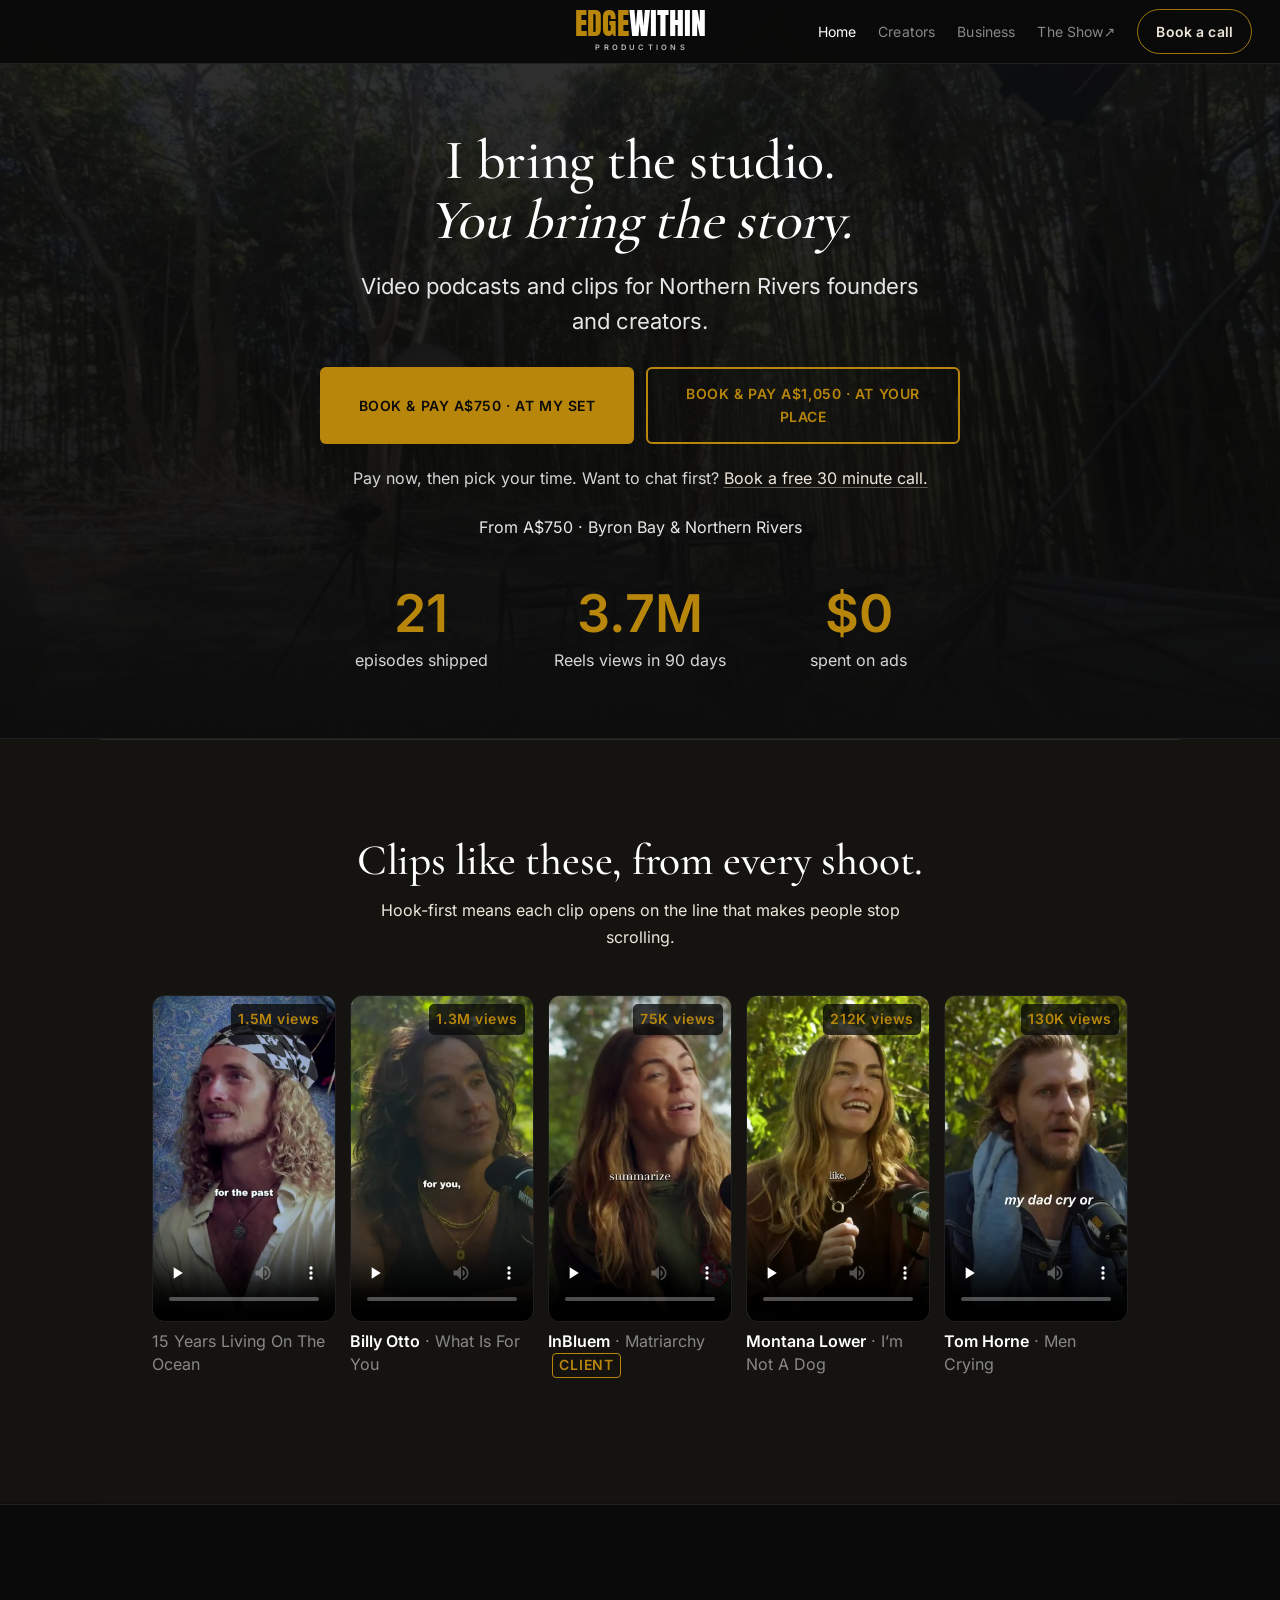
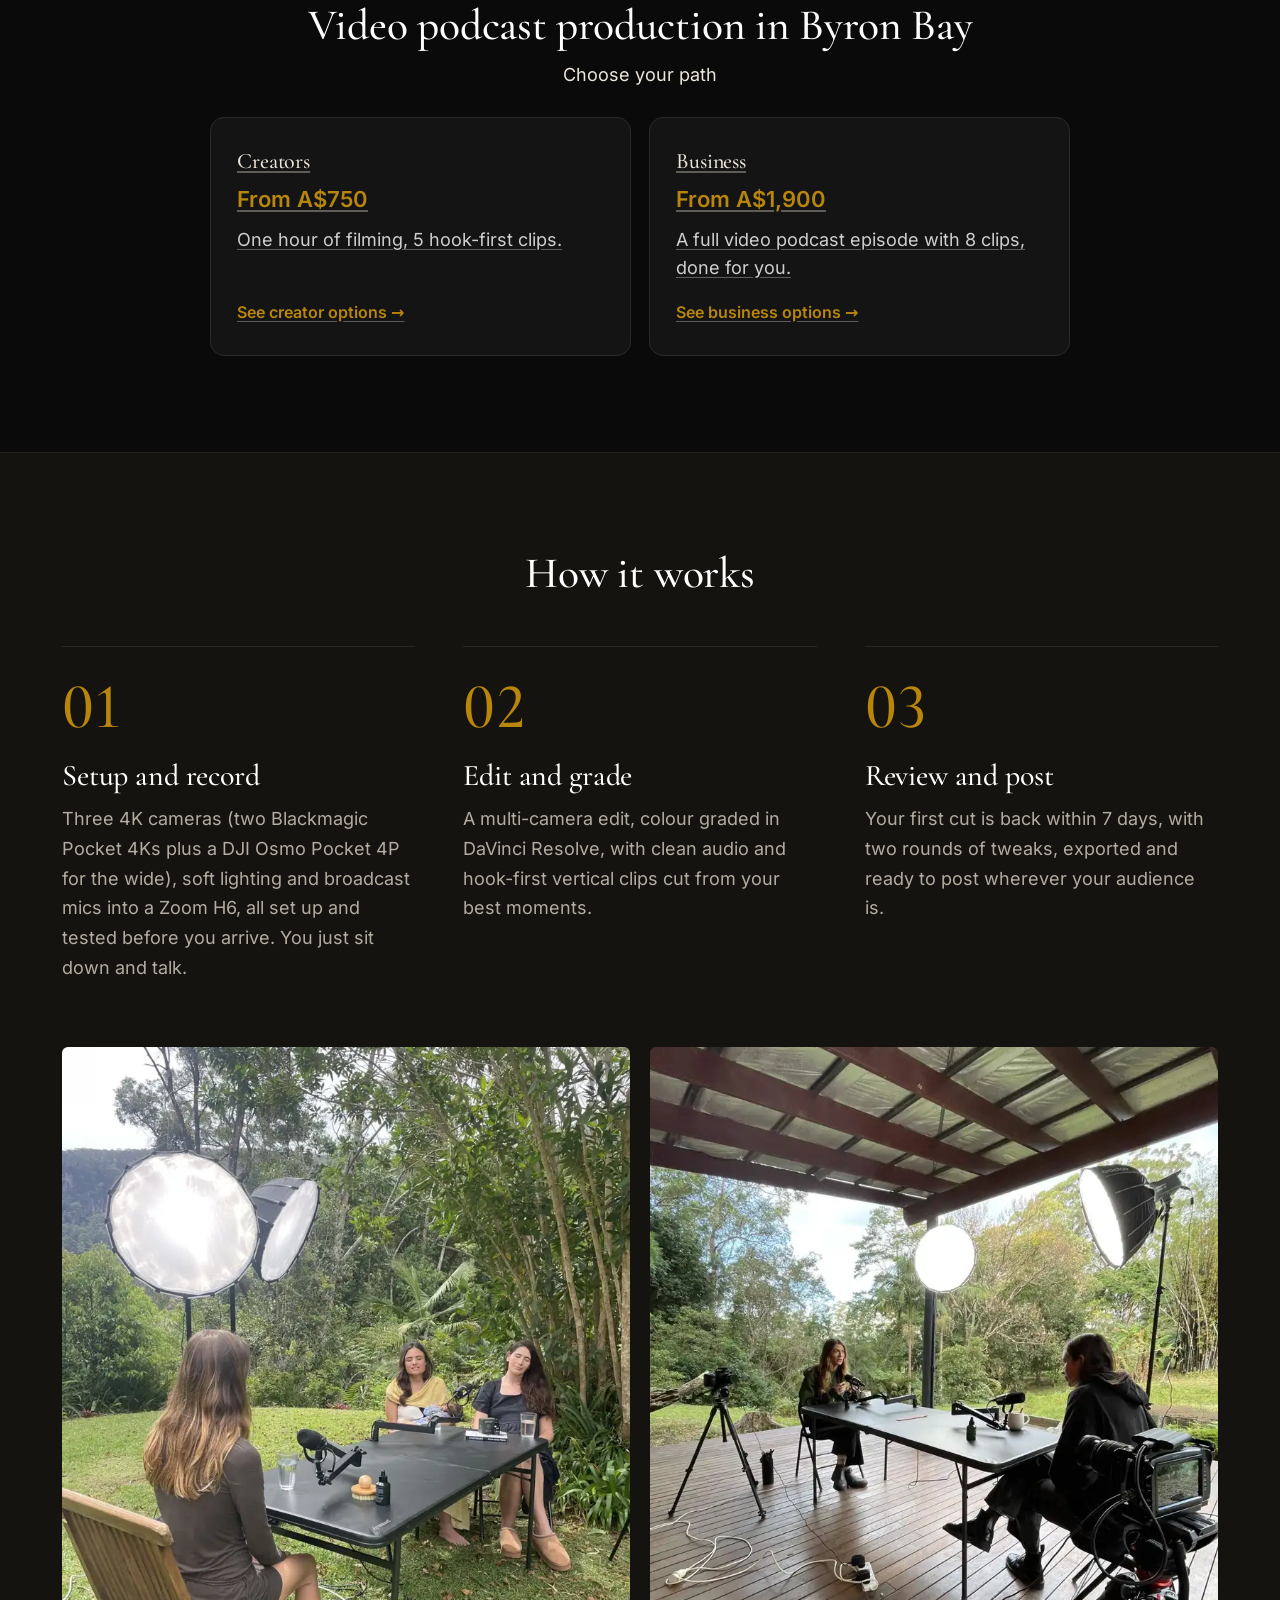
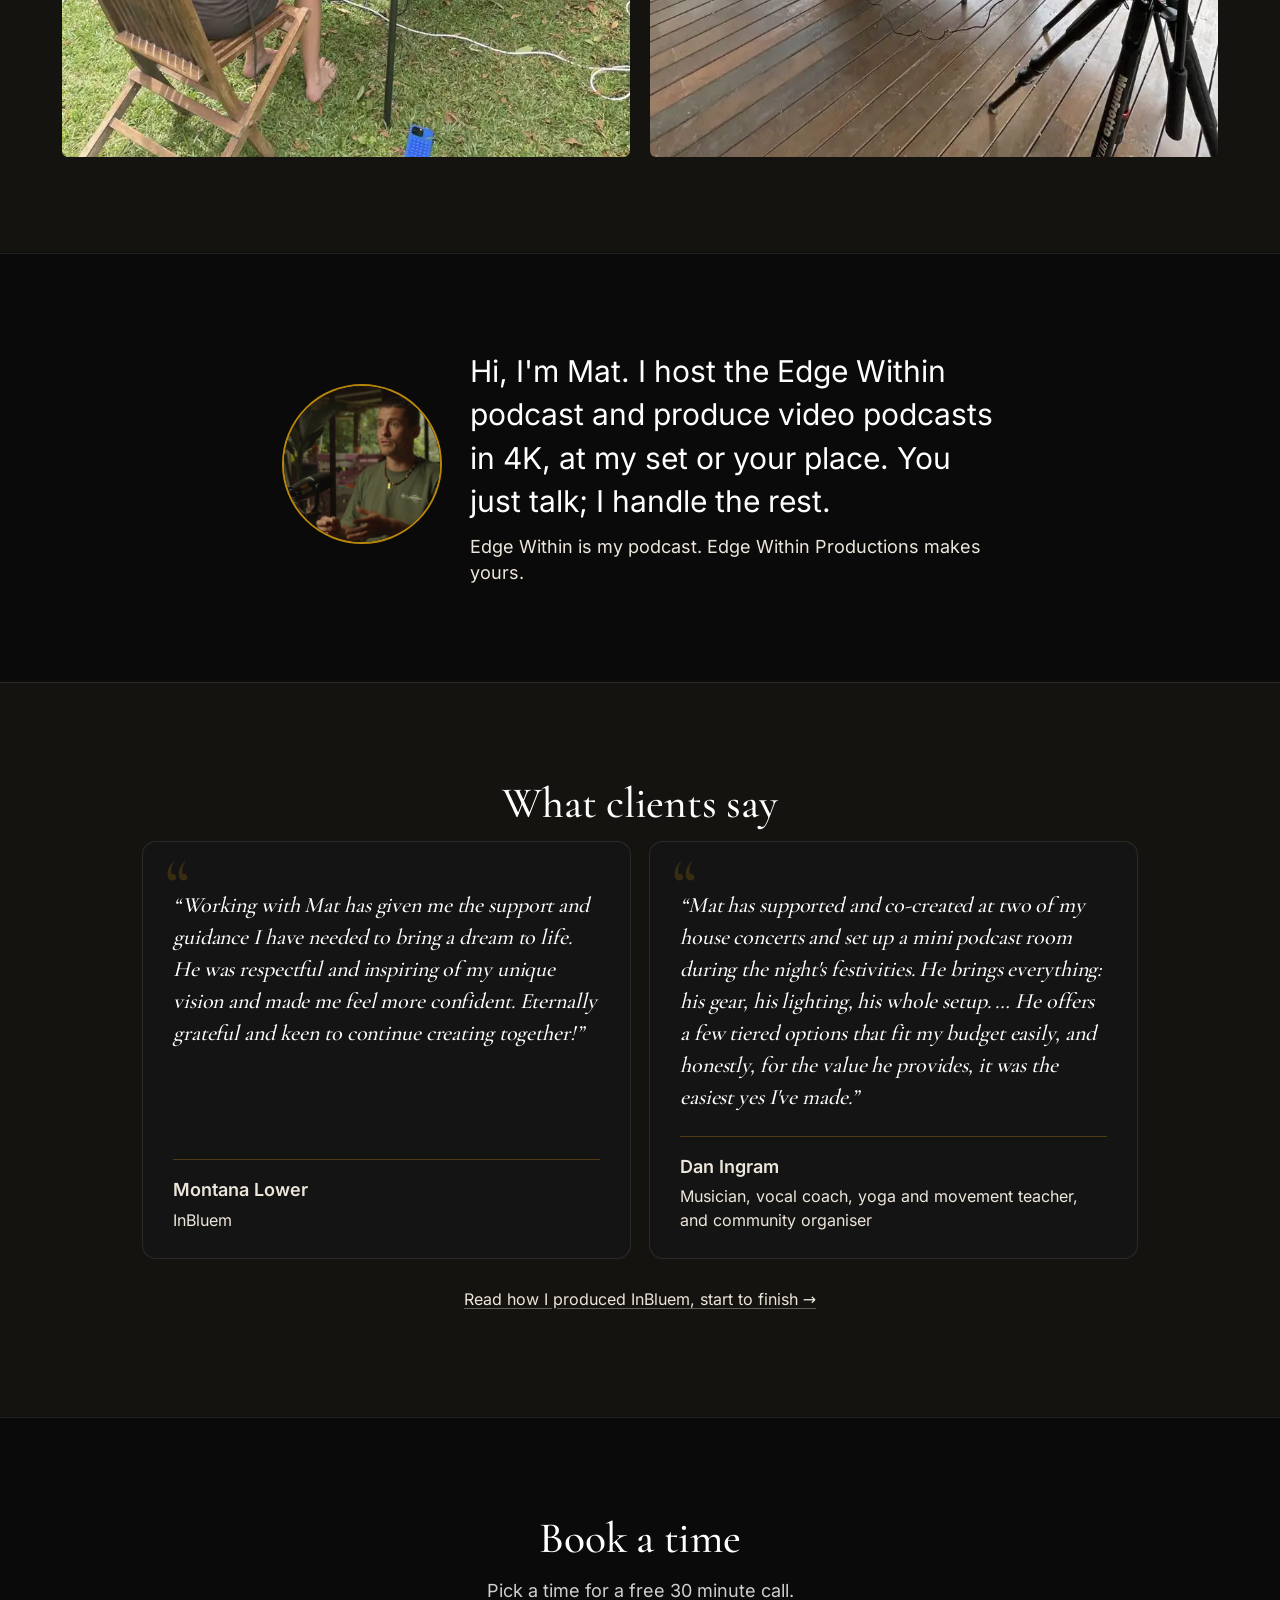
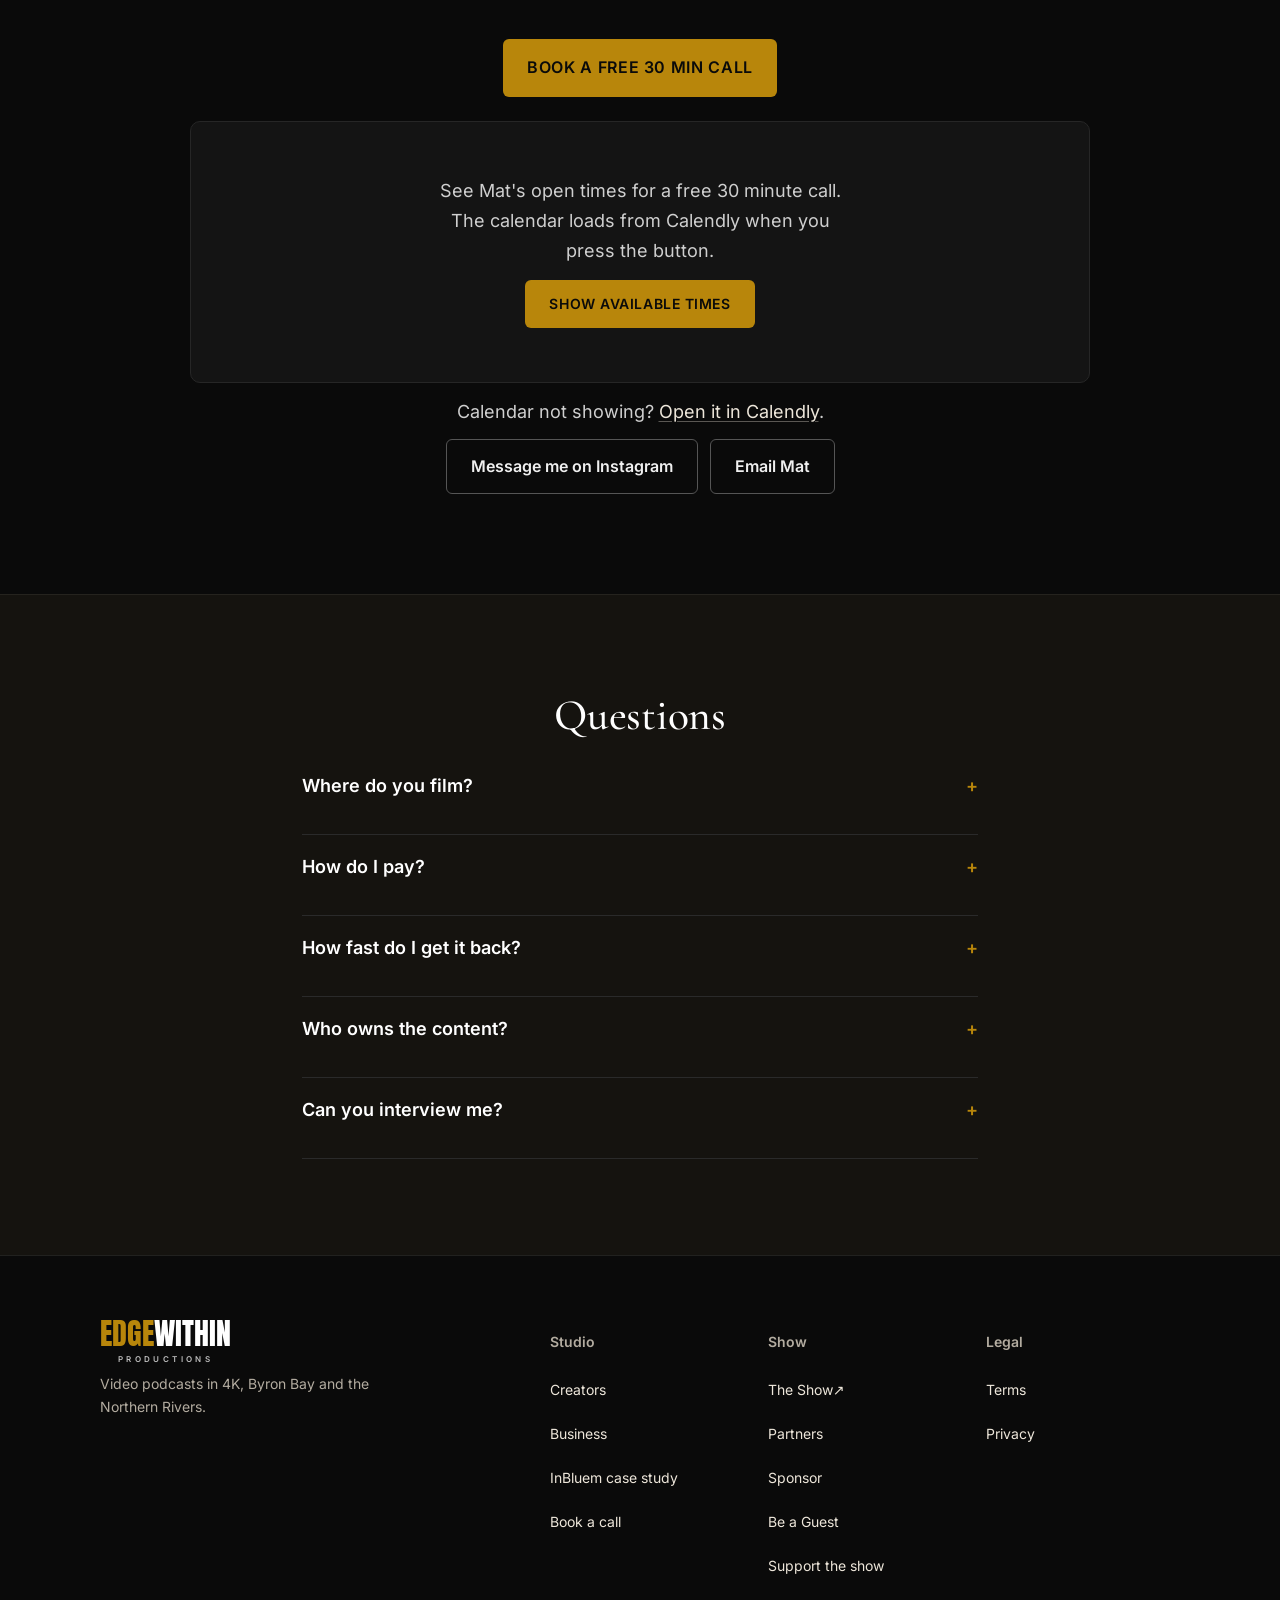
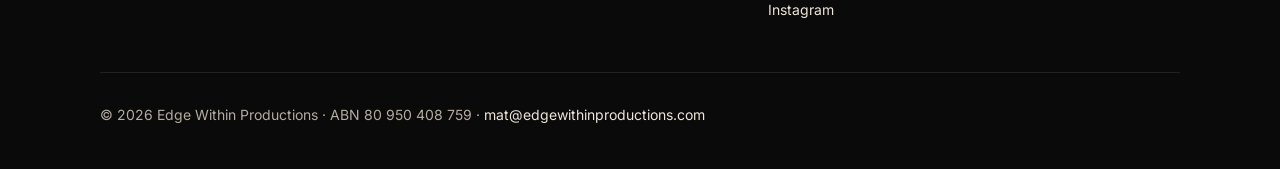
==== commit eec6edc8: "Home How it works: new step copy (Setup and record, Edit and grade, Review and post)" ====
--- a/index.html
+++ b/index.html
@@ -1435,9 +1435,9 @@
   <div class="s-wrap">
     <h2>How it works</h2>
     <ol class="hiw-steps">
-      <li><span class="hiw-n" aria-hidden="true">01</span><h3>I record</h3><p>I bring cameras, lights and mics, at my set or your place.</p></li>
-      <li><span class="hiw-n" aria-hidden="true">02</span><h3>I edit</h3><p>Full episode and hook-first clips, colour graded.</p></li>
-      <li><span class="hiw-n" aria-hidden="true">03</span><h3>You post</h3><p>First cut back within <span data-turnaround>7</span> days.</p></li>
+      <li><span class="hiw-n" aria-hidden="true">01</span><h3>Setup and record</h3><p>Three 4K cameras (two Blackmagic Pocket 4Ks plus a DJI Osmo Pocket 4P for the wide), soft lighting and broadcast mics into a Zoom H6, all set up and tested before you arrive. You just sit down and talk.</p></li>
+      <li><span class="hiw-n" aria-hidden="true">02</span><h3>Edit and grade</h3><p>A multi-camera edit, colour graded in DaVinci Resolve, with clean audio and hook-first vertical clips cut from your best moments.</p></li>
+      <li><span class="hiw-n" aria-hidden="true">03</span><h3>Review and post</h3><p>Your first cut is back within <span data-turnaround>7</span> days, with two rounds of tweaks, exported and ready to post wherever your audience is.</p></li>
     </ol>
     <div class="hiw-photos">
       <picture><source type="image/webp" srcset="assets/img/garden-shoot-480.webp 480w, assets/img/garden-shoot-800.webp 800w" sizes="(max-width: 760px) 100vw, 600px"><img src="assets/img/garden-shoot.jpg" width="1050" height="1400" loading="lazy" decoding="async" alt="Two people recording a podcast at an outdoor table in a garden, lit by two softbox lights"></picture>
--- a/assets/css/polish.css
+++ b/assets/css/polish.css
@@ -63,7 +63,7 @@
 footer.site-footer { display: block !important; background: var(--ink) !important; border-top: 1px solid var(--hair) !important; padding: 64px 32px 32px !important; text-align: left !important; }
 .site-footer .footer-top { max-width: 1080px; margin: 0 auto; display: grid; grid-template-columns: 1.3fr 2fr; gap: 40px; }
 .site-footer .footer-brand { align-items: flex-start !important; }
-.site-footer .footer-brand p { color: var(--muted) !important; font-size: var(--fs-xs) !important; max-width: 30ch; }
+.site-footer .footer-brand p { color: var(--muted) !important; font-size: var(--fs-xs) !important; max-width: 34ch; }
 .site-footer .footer-cols { display: grid; grid-template-columns: repeat(3, 1fr); gap: 24px; position: static; height: auto; background: none; border: 0; padding: 0; backdrop-filter: none; -webkit-backdrop-filter: none; }
 .site-footer .fcol h2 { font-family: var(--sans) !important; font-weight: 600; color: var(--muted); letter-spacing: 0.01em; margin: 0 0 8px; }
 .site-footer ul { list-style: none; margin: 0; padding: 0; }
@@ -139,7 +139,7 @@
 .hiw-steps li { border-top: 1px solid var(--hair); padding-top: 28px; }
 .hiw-n { display: block; font-family: var(--serif); font-weight: 500; font-size: 64px; line-height: 1; color: var(--gold); letter-spacing: 0.02em; margin-bottom: 18px; font-variant-numeric: lining-nums; font-feature-settings: "lnum" 1; }
 .hiw-steps h3 { font-size: var(--fs-xl) !important; color: #fff; margin: 0 0 10px; }
-.hiw-steps p { font-size: var(--fs-m); color: var(--muted); margin: 0; max-width: 30ch; }
+.hiw-steps p { font-size: var(--fs-m); color: var(--muted); margin: 0; max-width: 34ch; }
 .hiw-photos { display: grid; grid-template-columns: 1fr 1fr; gap: 20px; margin-top: 64px; }
 .hiw-photos picture { display: block; background: #1b1814; border-radius: 6px; overflow: hidden; aspect-ratio: 4 / 5; }
 .hiw-photos img { width: 100%; height: 100%; object-fit: cover; display: block; }
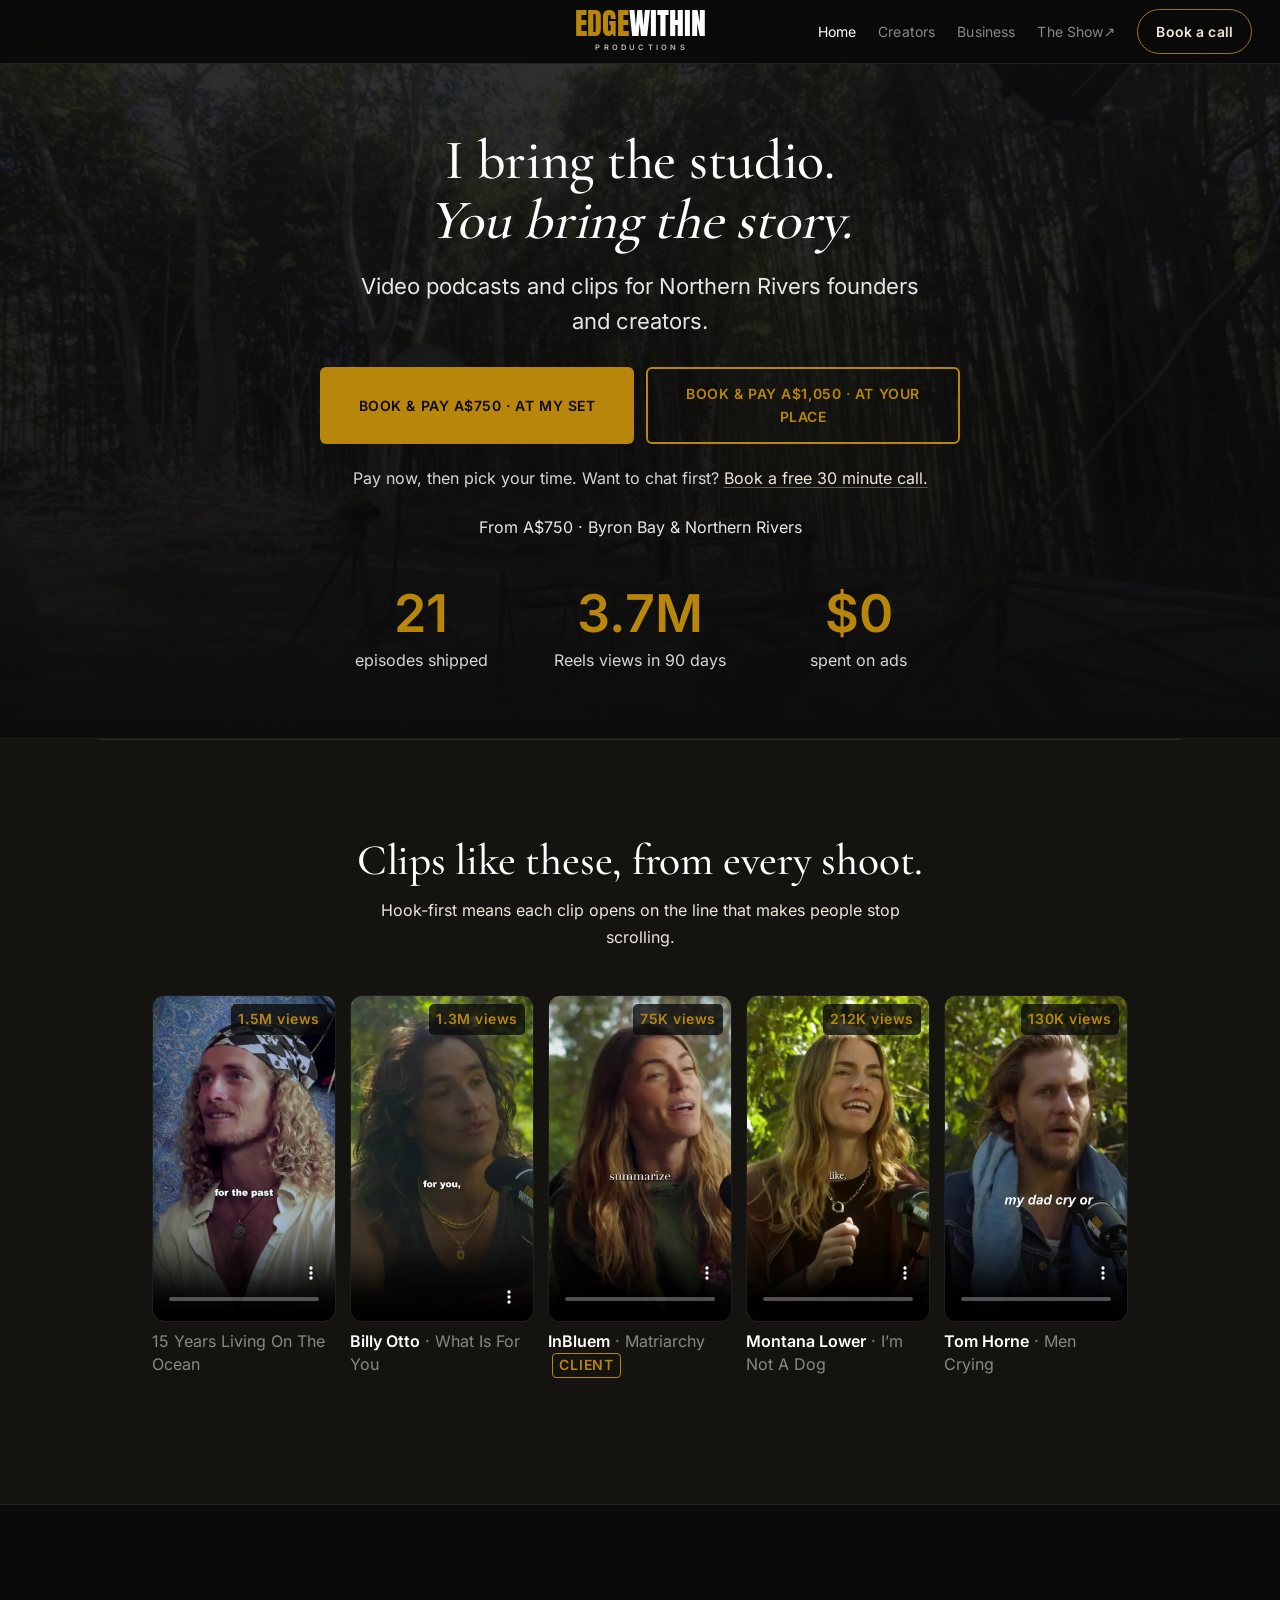
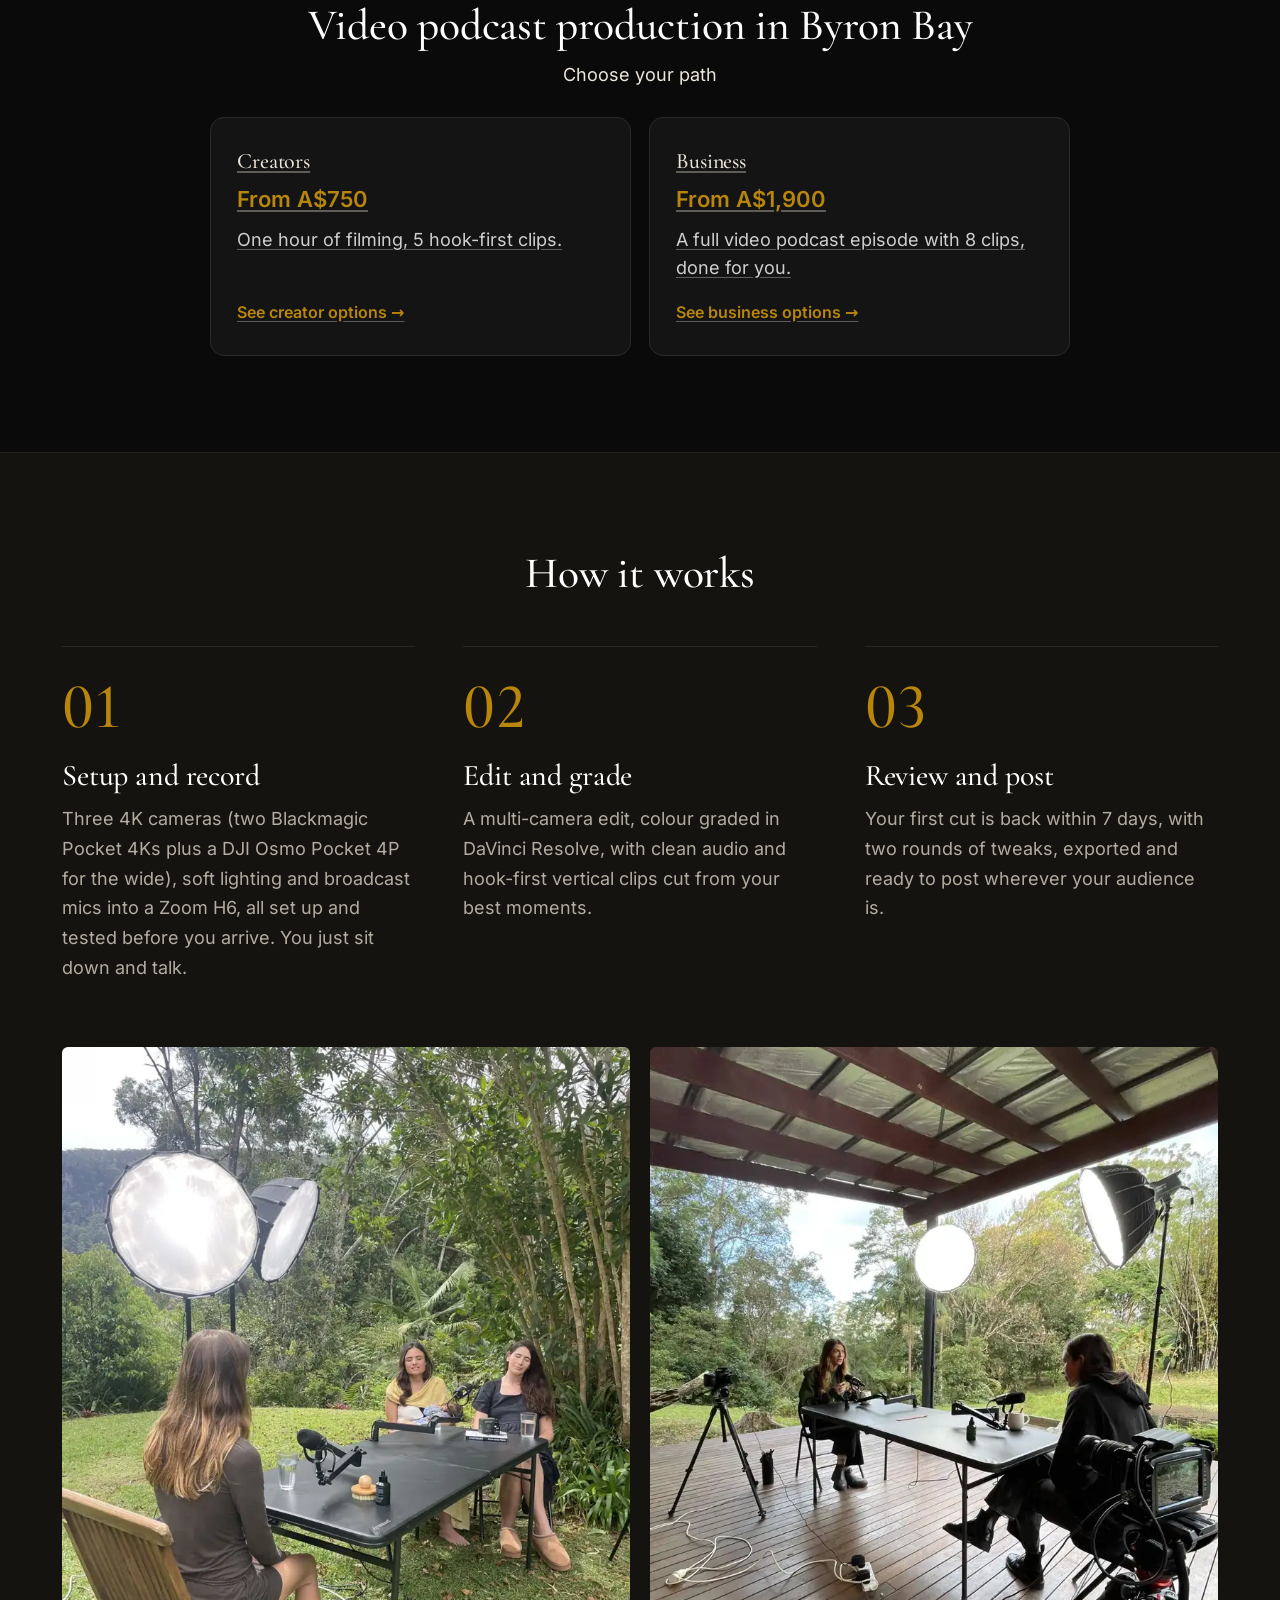
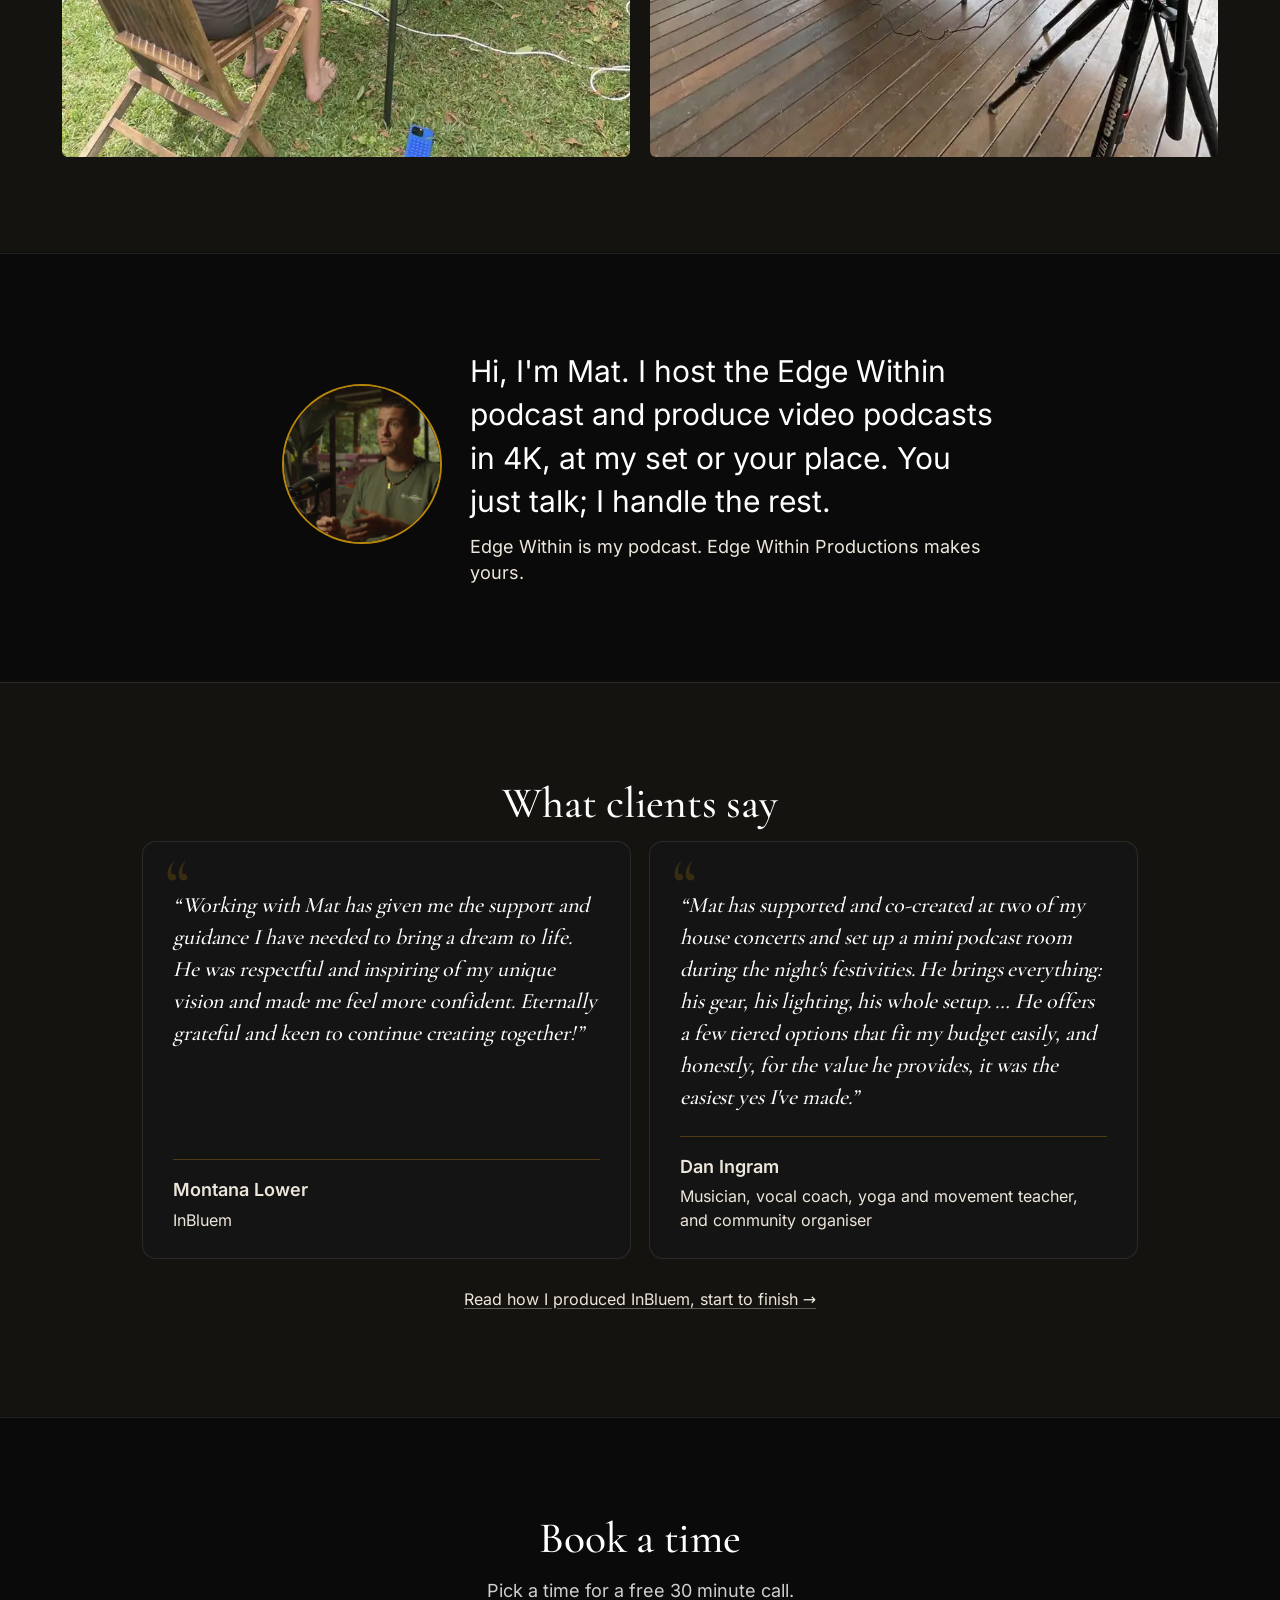
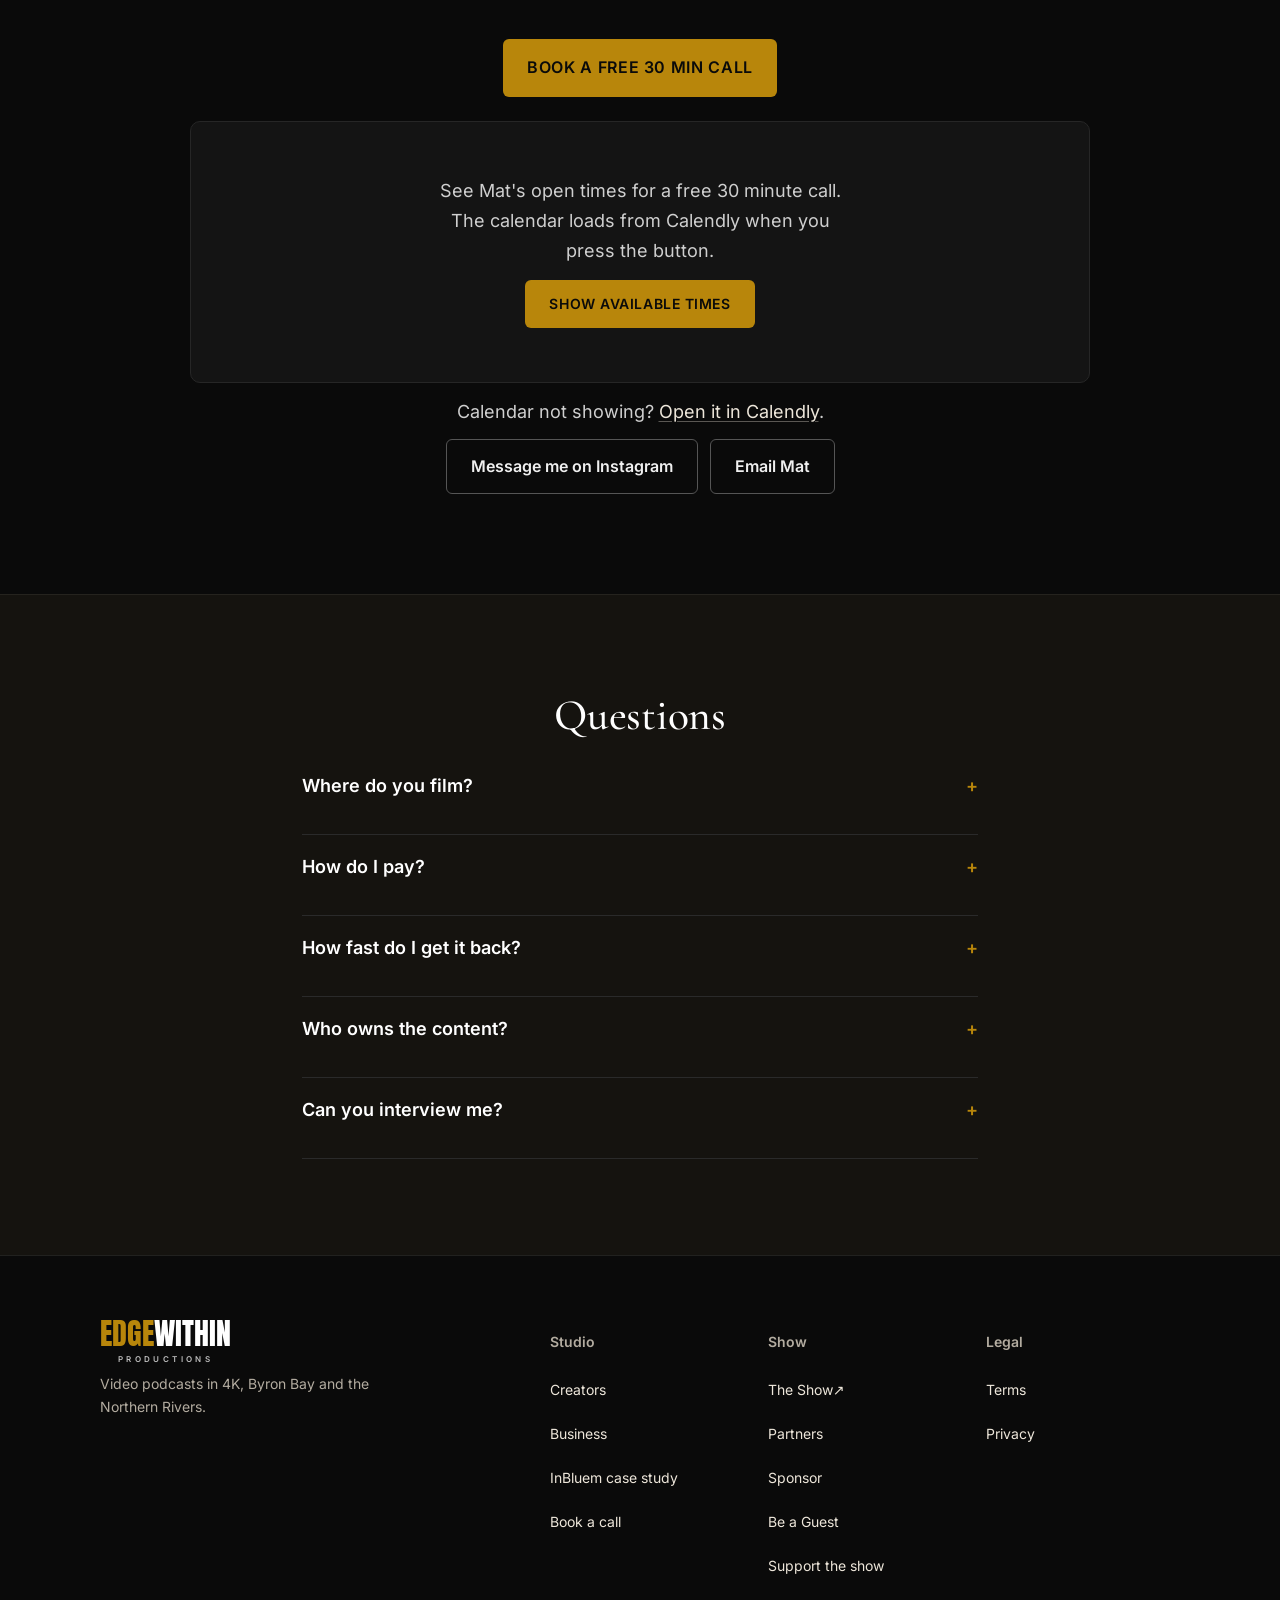
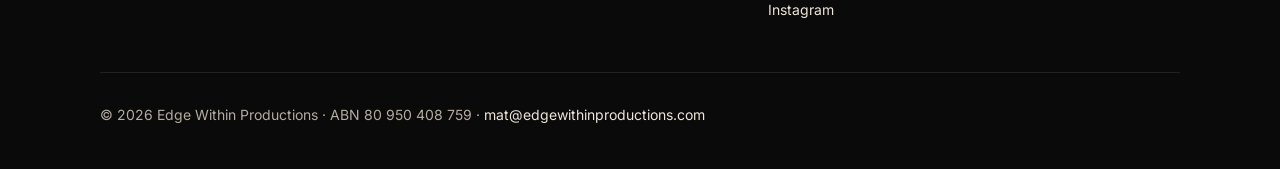
==== commit f284d6d7: "50% deposit on every booking, balance when files are ready; thumbnail/titles and upload moved to add" ====
--- a/index.html
+++ b/index.html
@@ -4,11 +4,11 @@
 <meta charset="UTF-8">
 <meta name="viewport" content="width=device-width, initial-scale=1.0">
 <title>Podcast Production · Mobile Studio, Byron Bay &amp; Northern Rivers · Edge Within</title>
-<meta name="description" content="Done-for-you video podcast production. I bring 4K cameras, lights and mics to you, then edit, cut clips and publish. Creator Session from A$750, full episode A$1,900. Northern Rivers, NSW.">
+<meta name="description" content="Done-for-you video podcast production. I bring 4K cameras, lights and mics to you, then edit and cut clips. Creator Session from A$750, full episode A$1,900. Northern Rivers, NSW.">
 <meta property="og:type" content="website">
 <meta property="og:site_name" content="Edge Within">
 <meta property="og:title" content="Podcast production · I bring the studio to you">
-<meta property="og:description" content="4K cameras, lighting and mics on site. Clips from A$750, or a full episode with edit, 8 clips, thumbnail and upload from A$1,900. Northern Rivers, NSW.">
+<meta property="og:description" content="4K cameras, lighting and mics on site. Clips from A$750, or a full episode with edit and 8 clips from A$1,900. Northern Rivers, NSW.">
 <meta property="og:image" content="https://edgewithinproductions.com/og-image.jpg?v=2">
 <meta property="og:image:width" content="1200">
 <meta property="og:image:height" content="630">
@@ -16,7 +16,7 @@
 <meta property="og:url" content="https://edgewithinproductions.com/">
 <meta name="twitter:card" content="summary_large_image">
 <meta name="twitter:title" content="Podcast production · I bring the studio to you">
-<meta name="twitter:description" content="4K cameras, lighting and mics on site. Edit, 8 clips, episode thumbnail and upload done for you. Northern Rivers, NSW.">
+<meta name="twitter:description" content="4K cameras, lighting and mics on site. Edit and 8 hook-first clips done for you. Northern Rivers, NSW.">
 <meta name="twitter:image" content="https://edgewithinproductions.com/og-image.jpg?v=2">
 <link rel="canonical" href="https://edgewithinproductions.com/">
 <link rel="icon" href="favicon.ico?v=4" sizes="any">
@@ -1296,7 +1296,7 @@
  "@context": "https://schema.org",
  "@type": "LocalBusiness",
  "name": "Edge Within Productions",
- "description": "Mobile video podcast production. I bring 4K cameras, lights and mics to you, then edit, cut clips and publish.",
+ "description": "Mobile video podcast production. I bring 4K cameras, lights and mics to you, then edit and cut clips.",
  "url": "https://edgewithinproductions.com/",
  "image": "https://edgewithinproductions.com/og-image.jpg",
  "email": "mat@edgewithinproductions.com",
@@ -1499,7 +1499,7 @@
   <div class="s-wrap s-faq">
     <h2>Questions</h2>
     <details><summary>Where do you film?</summary><p>At my set, or your place. On location means within 50km of Byron Bay. Beyond that I travel anywhere in Australia, with travel quoted per job.</p></details>
-    <details><summary>How do I pay?</summary><p>Creator Sessions are paid upfront. Bigger packages take a 50% deposit, with the balance on delivery.</p></details>
+    <details><summary>How do I pay?</summary><p>Every booking takes a 50% deposit to lock the shoot day, with the balance due when your files are ready to deliver. If you pay in full up front, as with a Creator Session booked through the pay links, there is nothing more to pay.</p></details>
     <details><summary>How fast do I get it back?</summary><p>First cut within 7 days of recording.</p></details>
     <details><summary>Who owns the content?</summary><p>You do. Full ownership of the final content stays with you.</p></details>
     <details><summary>Can you interview me?</summary><p>Yes. I can host and bring the questions, so you just talk.</p></details>
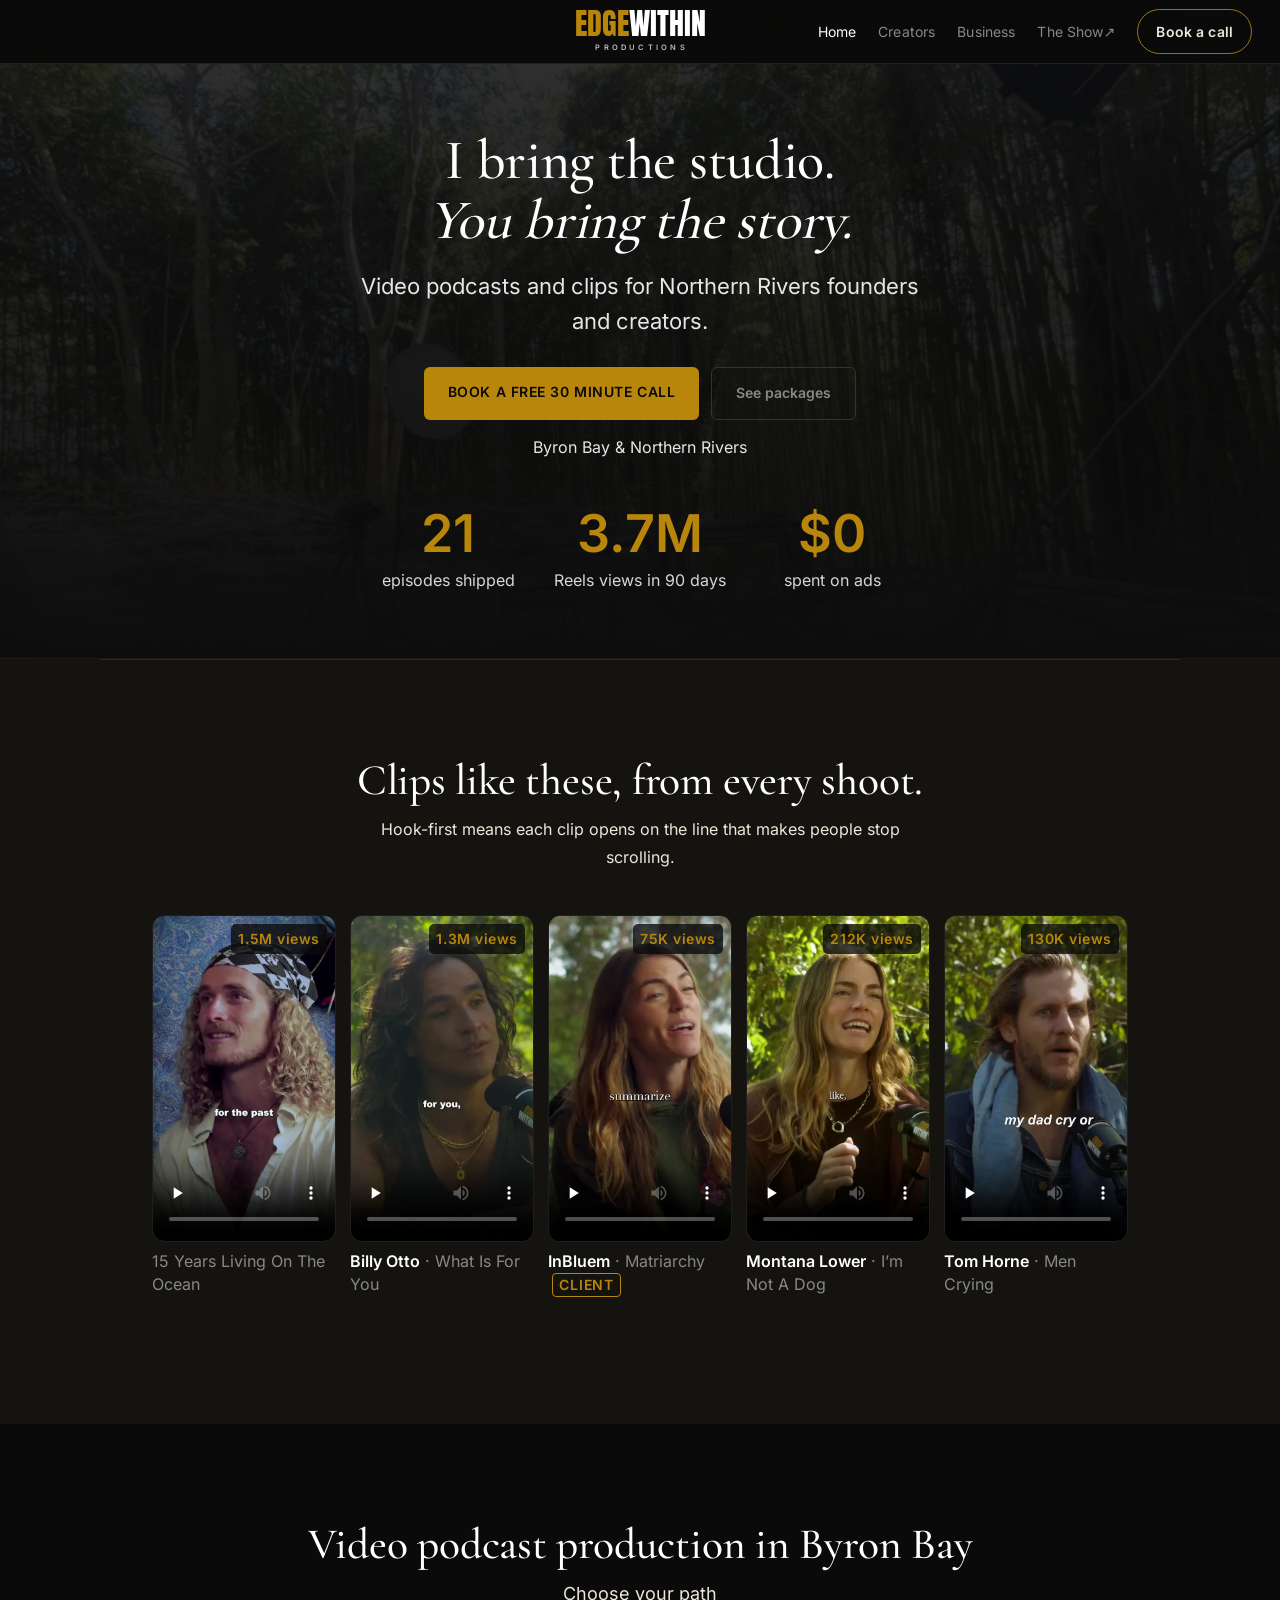
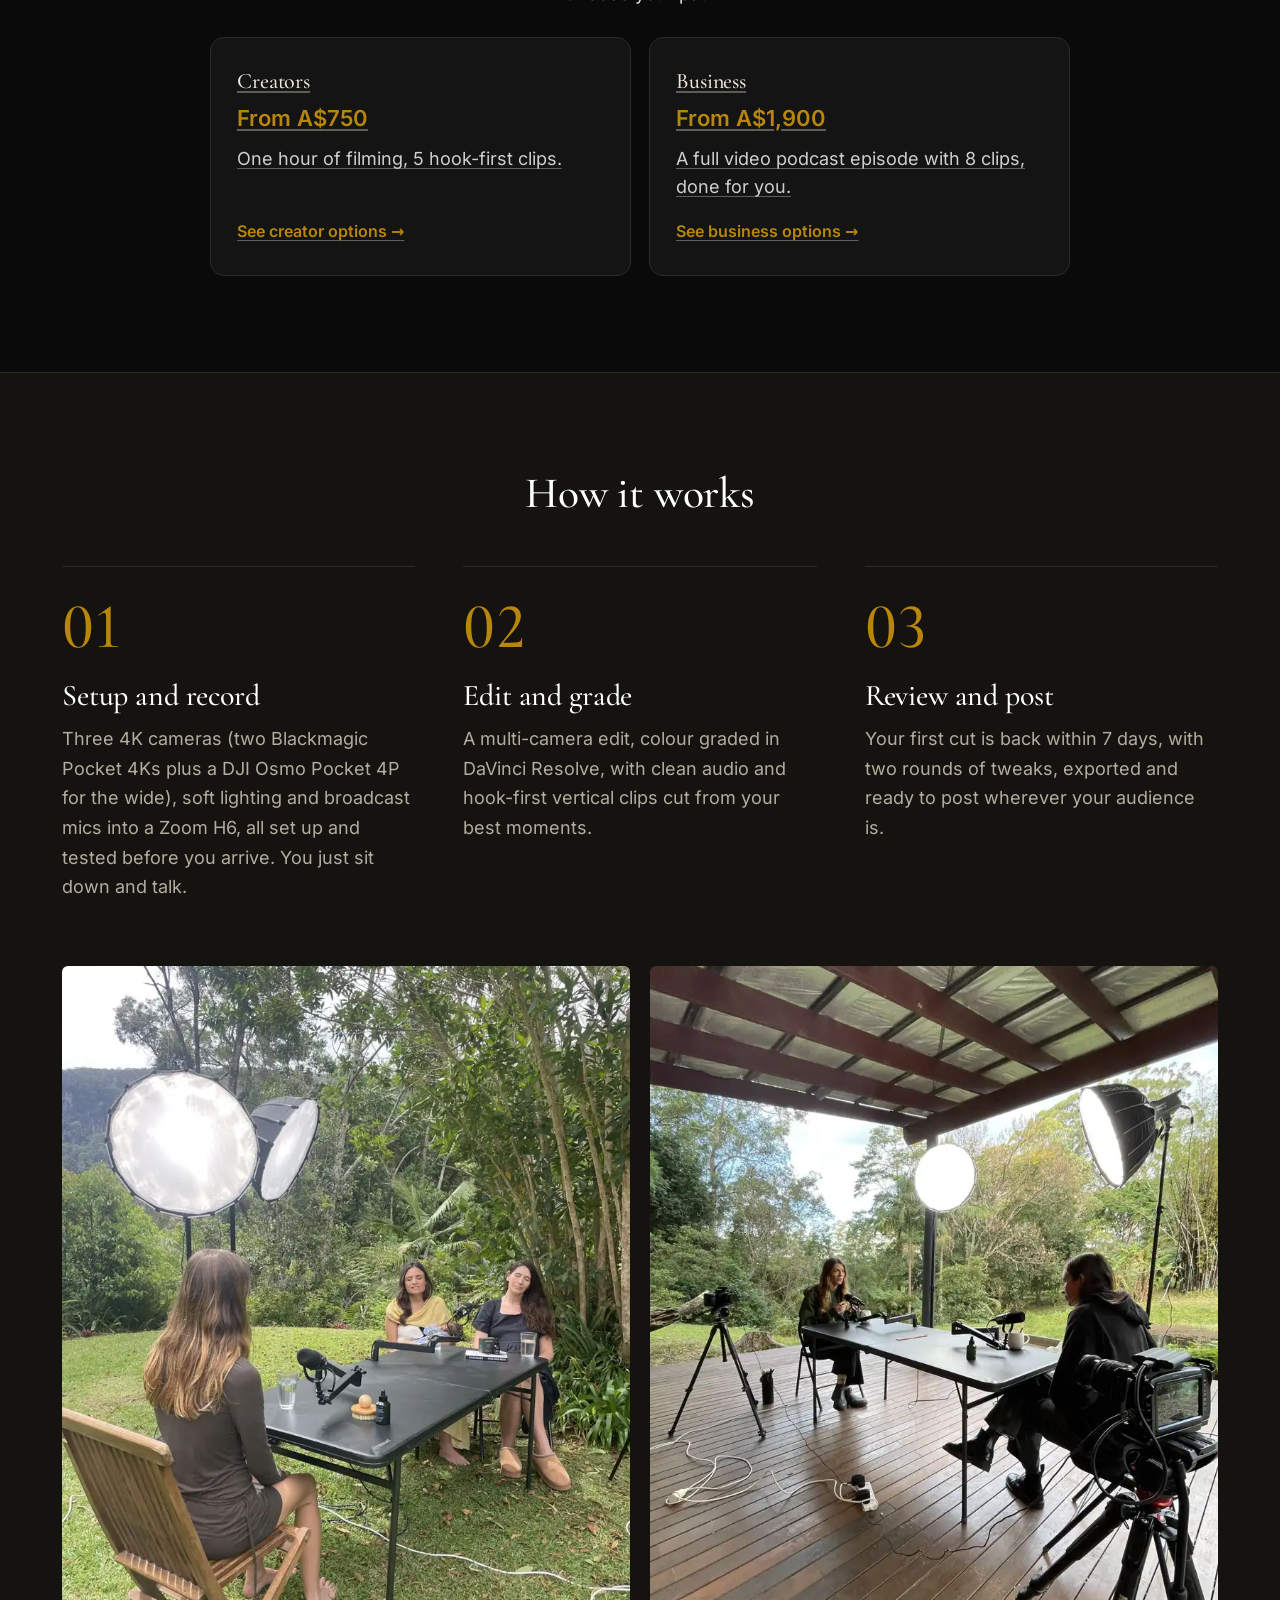
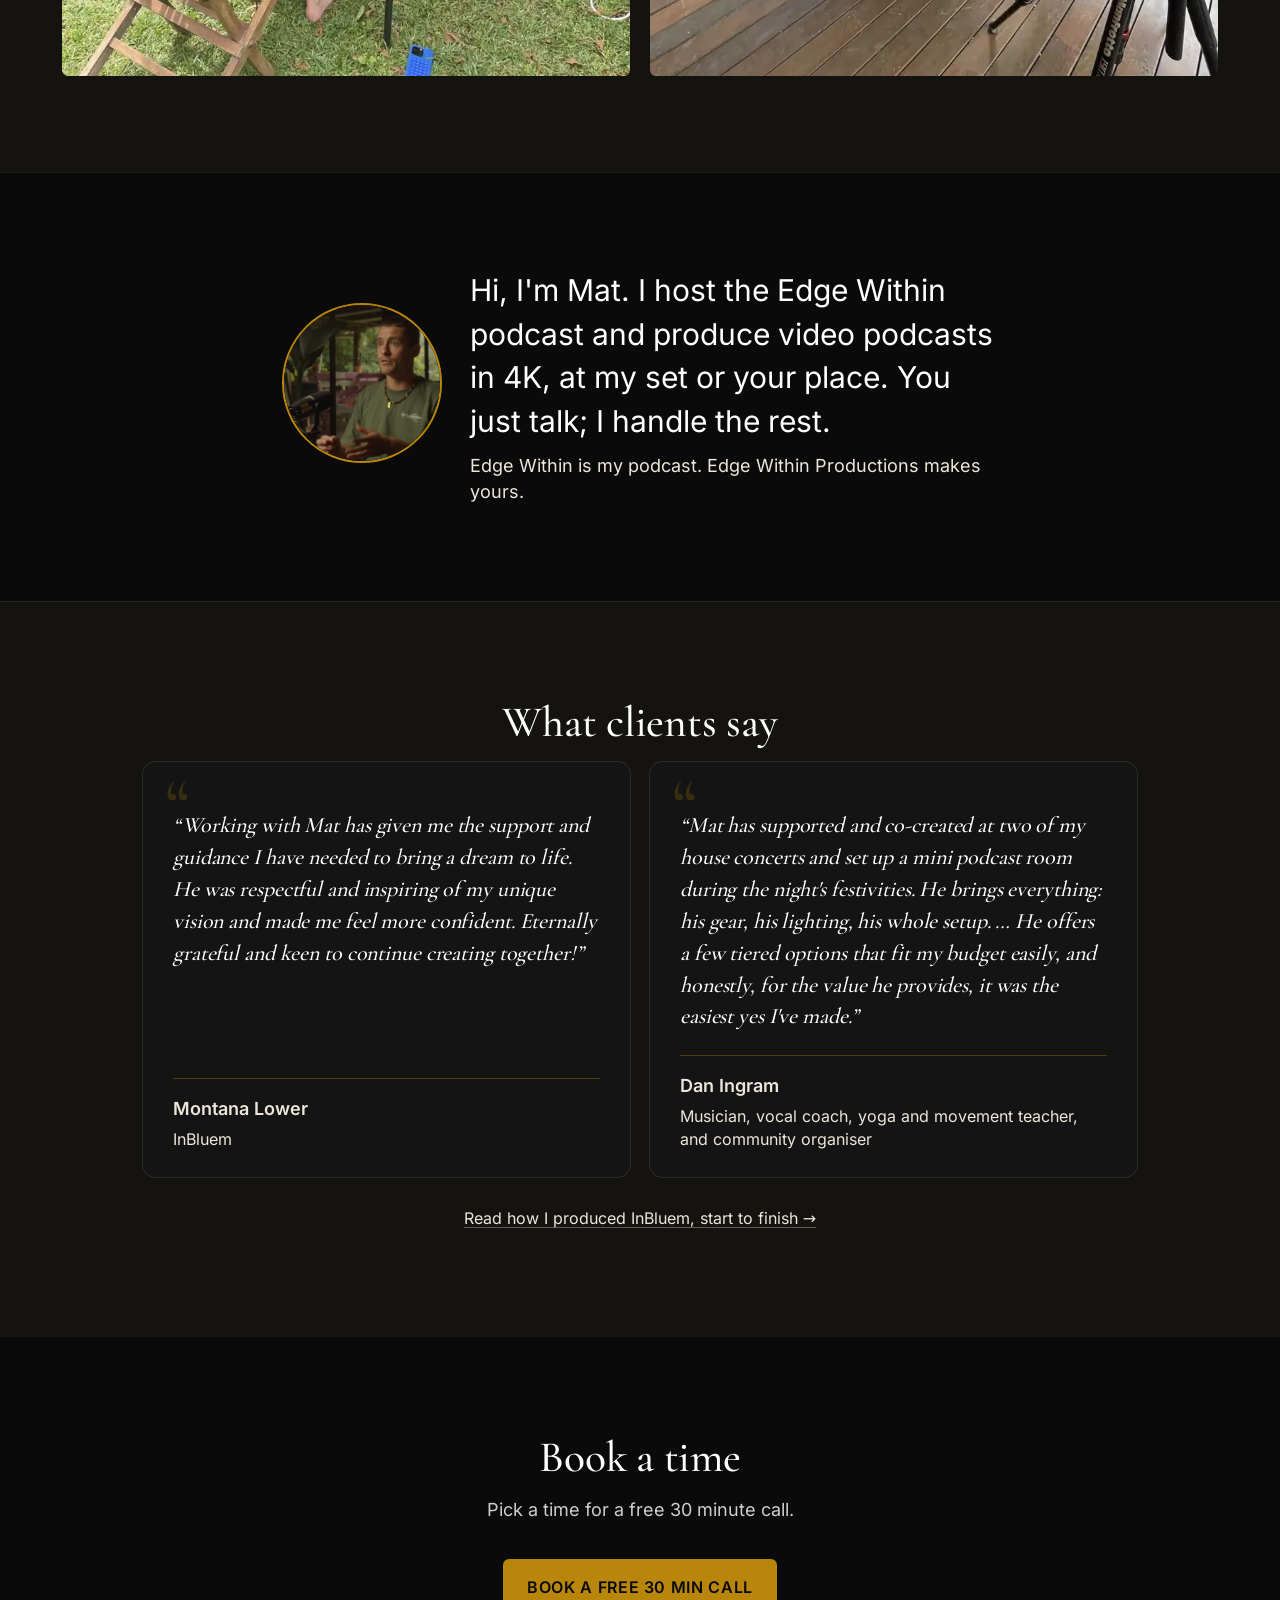
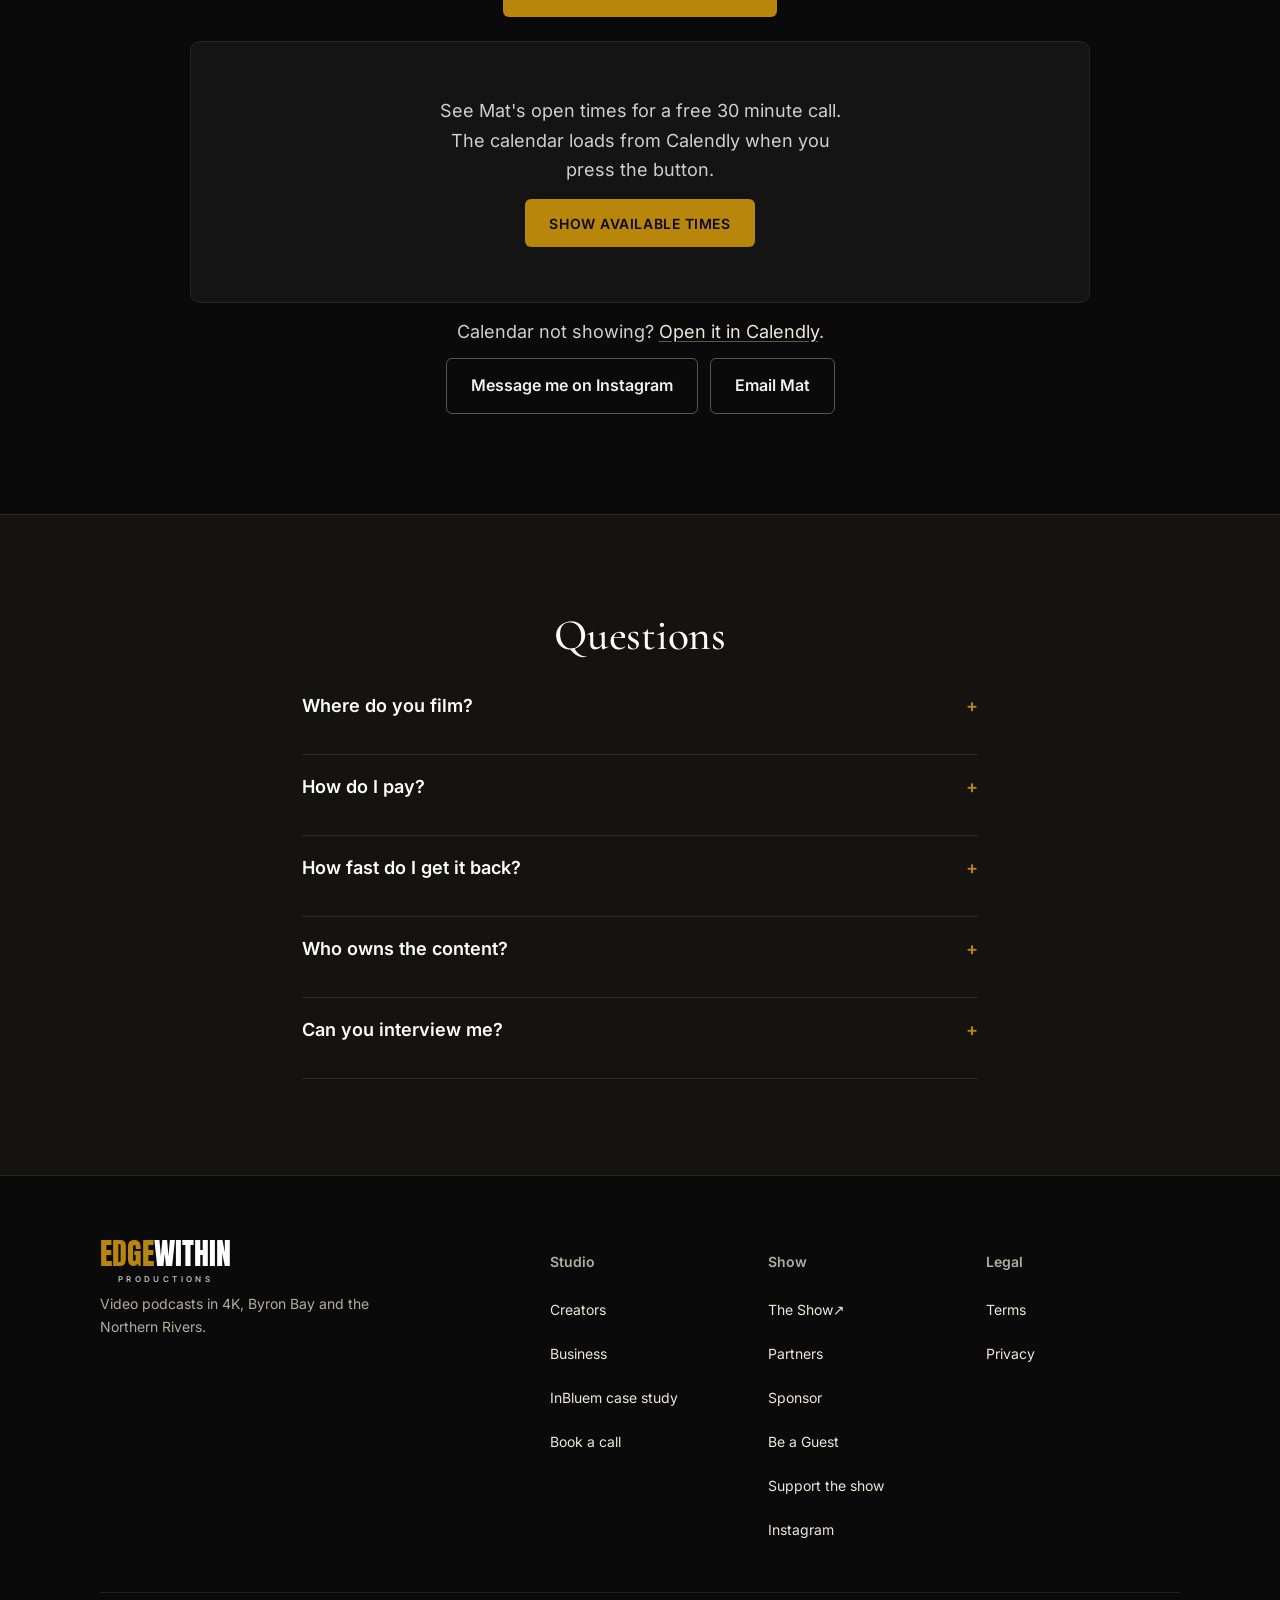
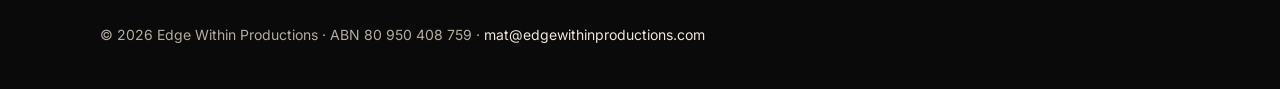
==== commit 18668dde: "Trust before price: hero CTA is free 30 minute call + See packages on home, creators, business; crea" ====
--- a/index.html
+++ b/index.html
@@ -1323,7 +1323,7 @@
 </script>
 <link rel="preload" href="/assets/fonts/inter-latin-400-normal.woff2" as="font" type="font/woff2" crossorigin>
 <link rel="preload" href="/assets/fonts/cormorant-garamond-latin-500-normal.woff2" as="font" type="font/woff2" crossorigin>
-<link rel="stylesheet" href="/assets/css/polish.css?v=19">
+<link rel="stylesheet" href="/assets/css/polish.css?v=20">
 <script>document.documentElement.classList.add('js');</script>
 </head>
 <body>
@@ -1350,12 +1350,11 @@
   <div class="s-wrap">
     <h1>I bring the studio.<br><em>You bring the story.</em></h1>
     <p class="s-lead">Video podcasts and clips for Northern Rivers founders and creators.</p>
-    <div class="pay-pair">
-      <a href="https://buy.stripe.com/28EfZadRA1NWbhYd5GgMw00" target="_blank" rel="noopener" class="btn-primary">Book &amp; pay A$750 · at my set</a>
-      <a href="https://buy.stripe.com/28E00c8xggIQ0Dk5DegMw01" target="_blank" rel="noopener" class="btn-primary btn-alt">Book &amp; pay A$1,050 · at your place</a>
+    <div class="hero-btns">
+      <a href="https://calendly.com/mjdaavenport/podcast-production-chat" target="_blank" rel="noopener" data-booking-link class="btn-primary">Book a free 30 minute call</a>
+      <a href="#paths" class="btn-secondary">See packages</a>
     </div>
-    <p class="pay-note">Pay now, then pick your time. Want to chat first? <a href="#book">Book a free 30 minute call.</a></p>
-    <p class="hero-from">From A$750 · Byron Bay &amp; Northern Rivers</p>
+    <p class="hero-from">Byron Bay &amp; Northern Rivers</p>
     <div class="s-stats">
       <div class="s-stat"><b>21</b><span>episodes shipped</span></div>
       <div class="s-stat"><b>3.7M</b><span>Reels views in 90 days</span></div>
--- a/assets/css/polish.css
+++ b/assets/css/polish.css
@@ -151,3 +151,20 @@
   .hiw-photos { grid-template-columns: 1fr; gap: 12px; margin-top: 40px; }
 }
 @media print { .js .reveal { opacity: 1 !important; transform: none !important; } }
+
+/* Creators: two cards share one row structure, lists ruled with hairlines so the shorter list spreads evenly */
+@media (min-width: 861px) {
+  .cs-grid { display: grid !important; grid-template-columns: repeat(2, minmax(0, 360px)); justify-content: center; gap: 24px; grid-template-rows: auto auto auto auto 1fr auto; }
+  .cs-grid > .tier { display: grid !important; grid-row: span 6; grid-template-rows: subgrid; max-width: none !important; row-gap: 0; }
+  .cs-grid .tier-list { display: flex; flex-direction: column; justify-content: space-between; margin-bottom: 24px; }
+  .cs-grid .tier-foot { min-height: 0 !important; margin-top: 0; justify-content: flex-start; }
+}
+.cs-grid .tier-list li { padding-top: 10px; padding-bottom: 10px; margin: 0; border-bottom: 1px solid rgba(26,23,18,0.10); }
+.cs-grid .tier-list li:last-child { border-bottom: 0; }
+.cs-grid .tier-list { gap: 0 !important; }
+.cs-grid .tier-list li::before { top: 19px; }
+@media (min-width: 861px) {
+  .cs-grid .tier-list { justify-content: flex-start; }
+  .cs-grid .tier-list li { flex: 1 1 auto; display: flex; align-items: center; }
+  .cs-grid .tier-list li::before { top: 50%; transform: translateY(-50%); }
+}
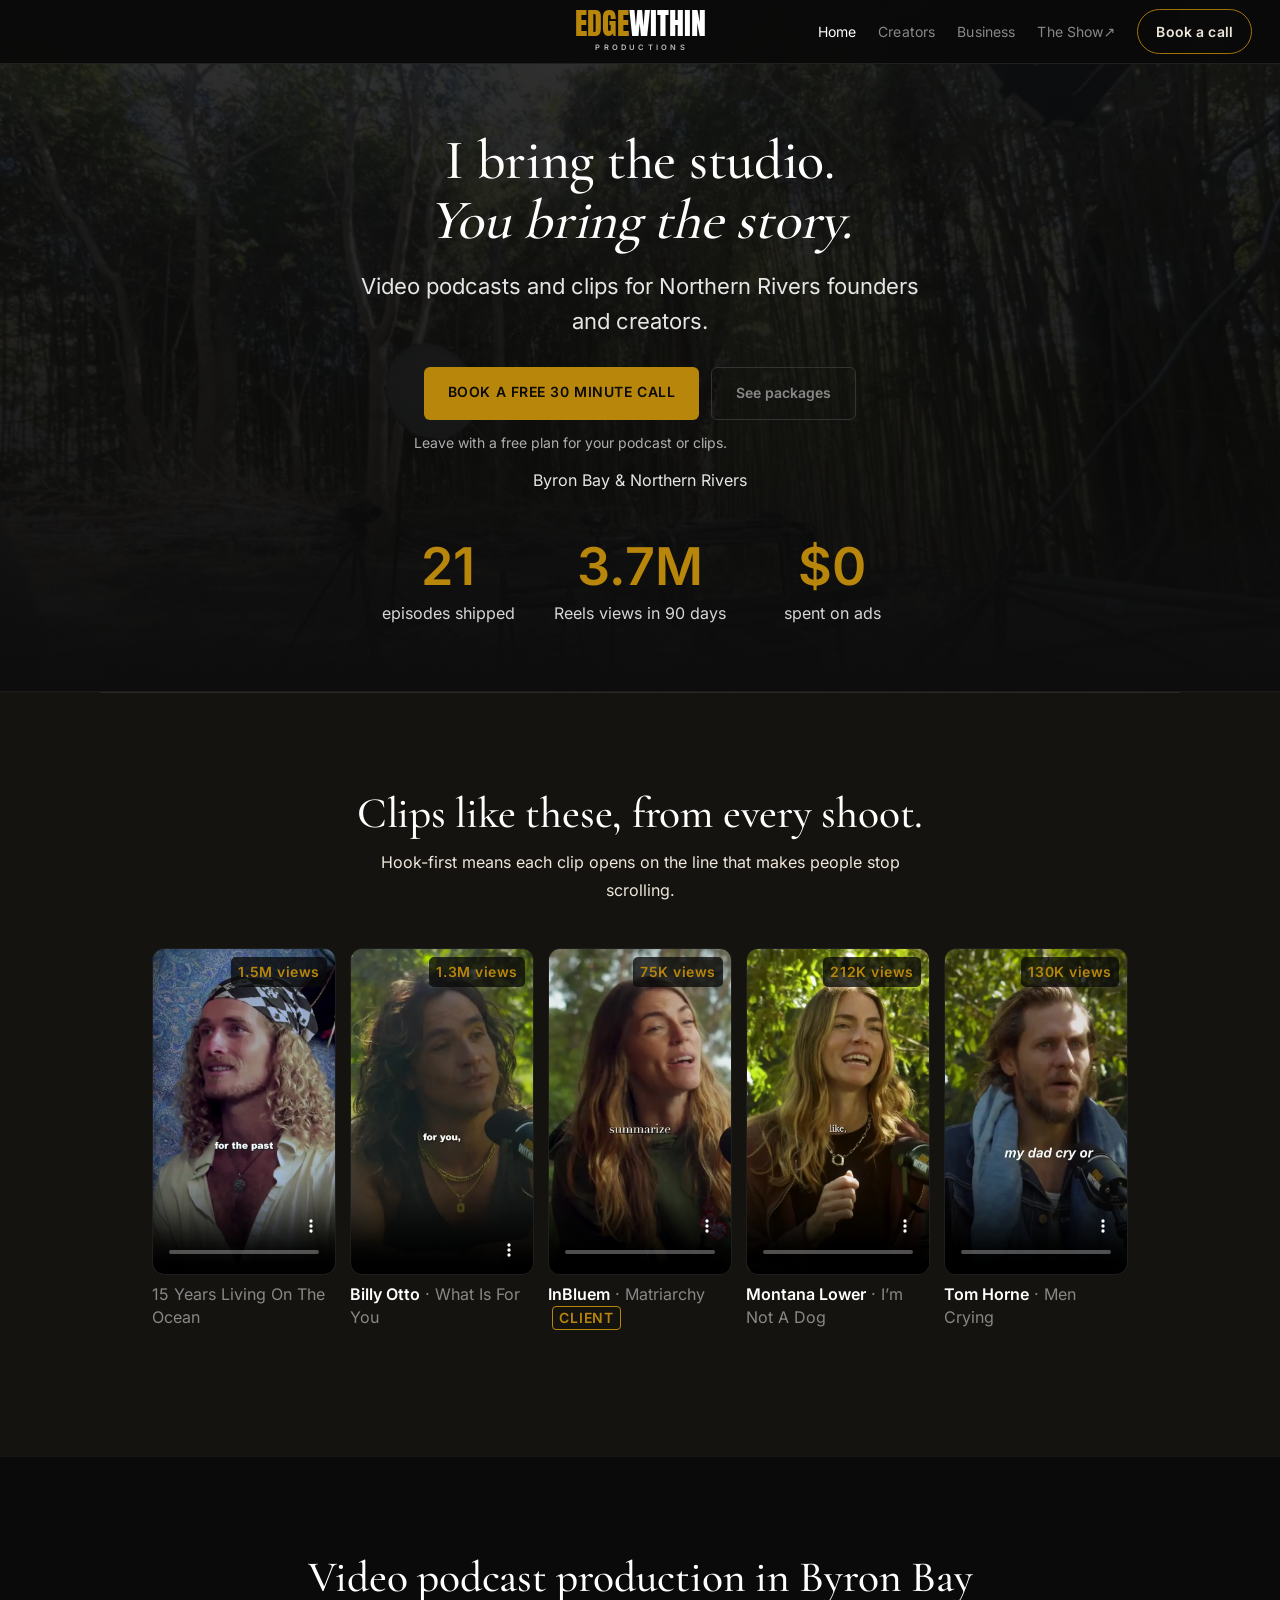
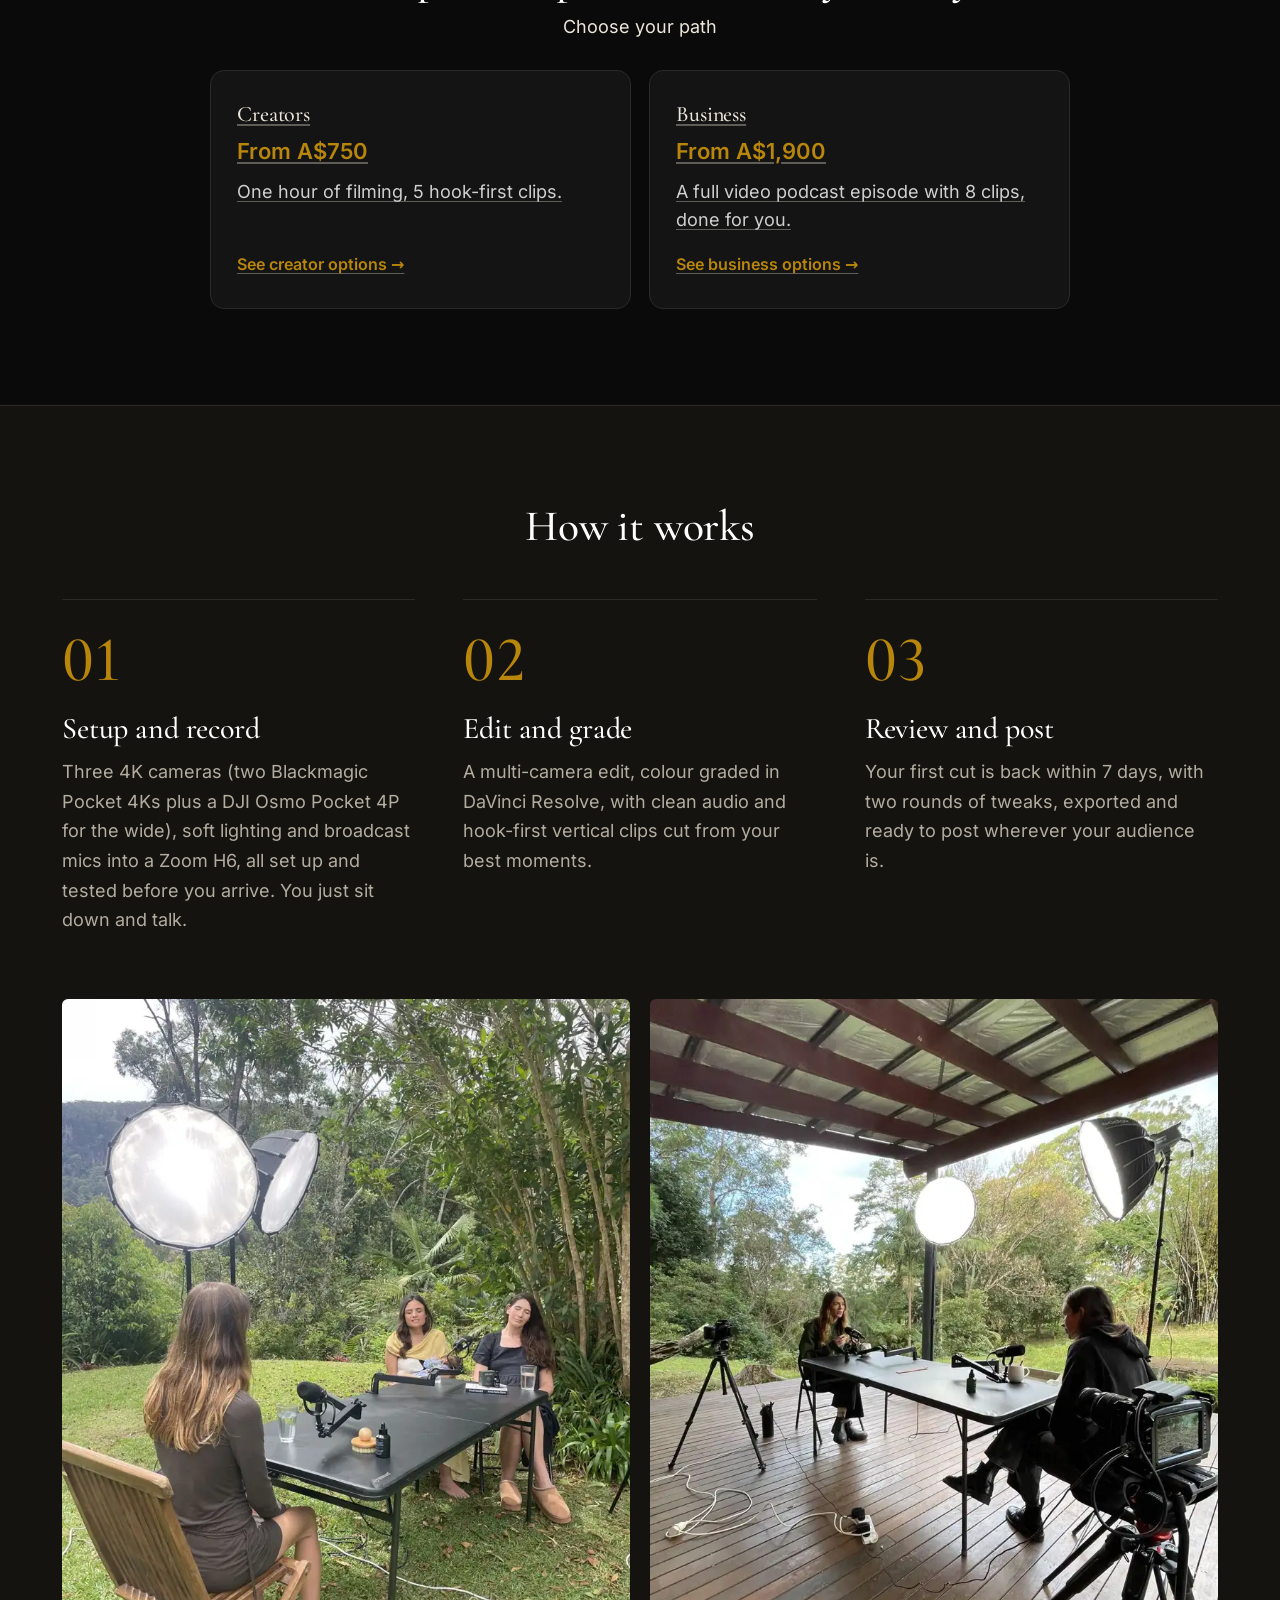
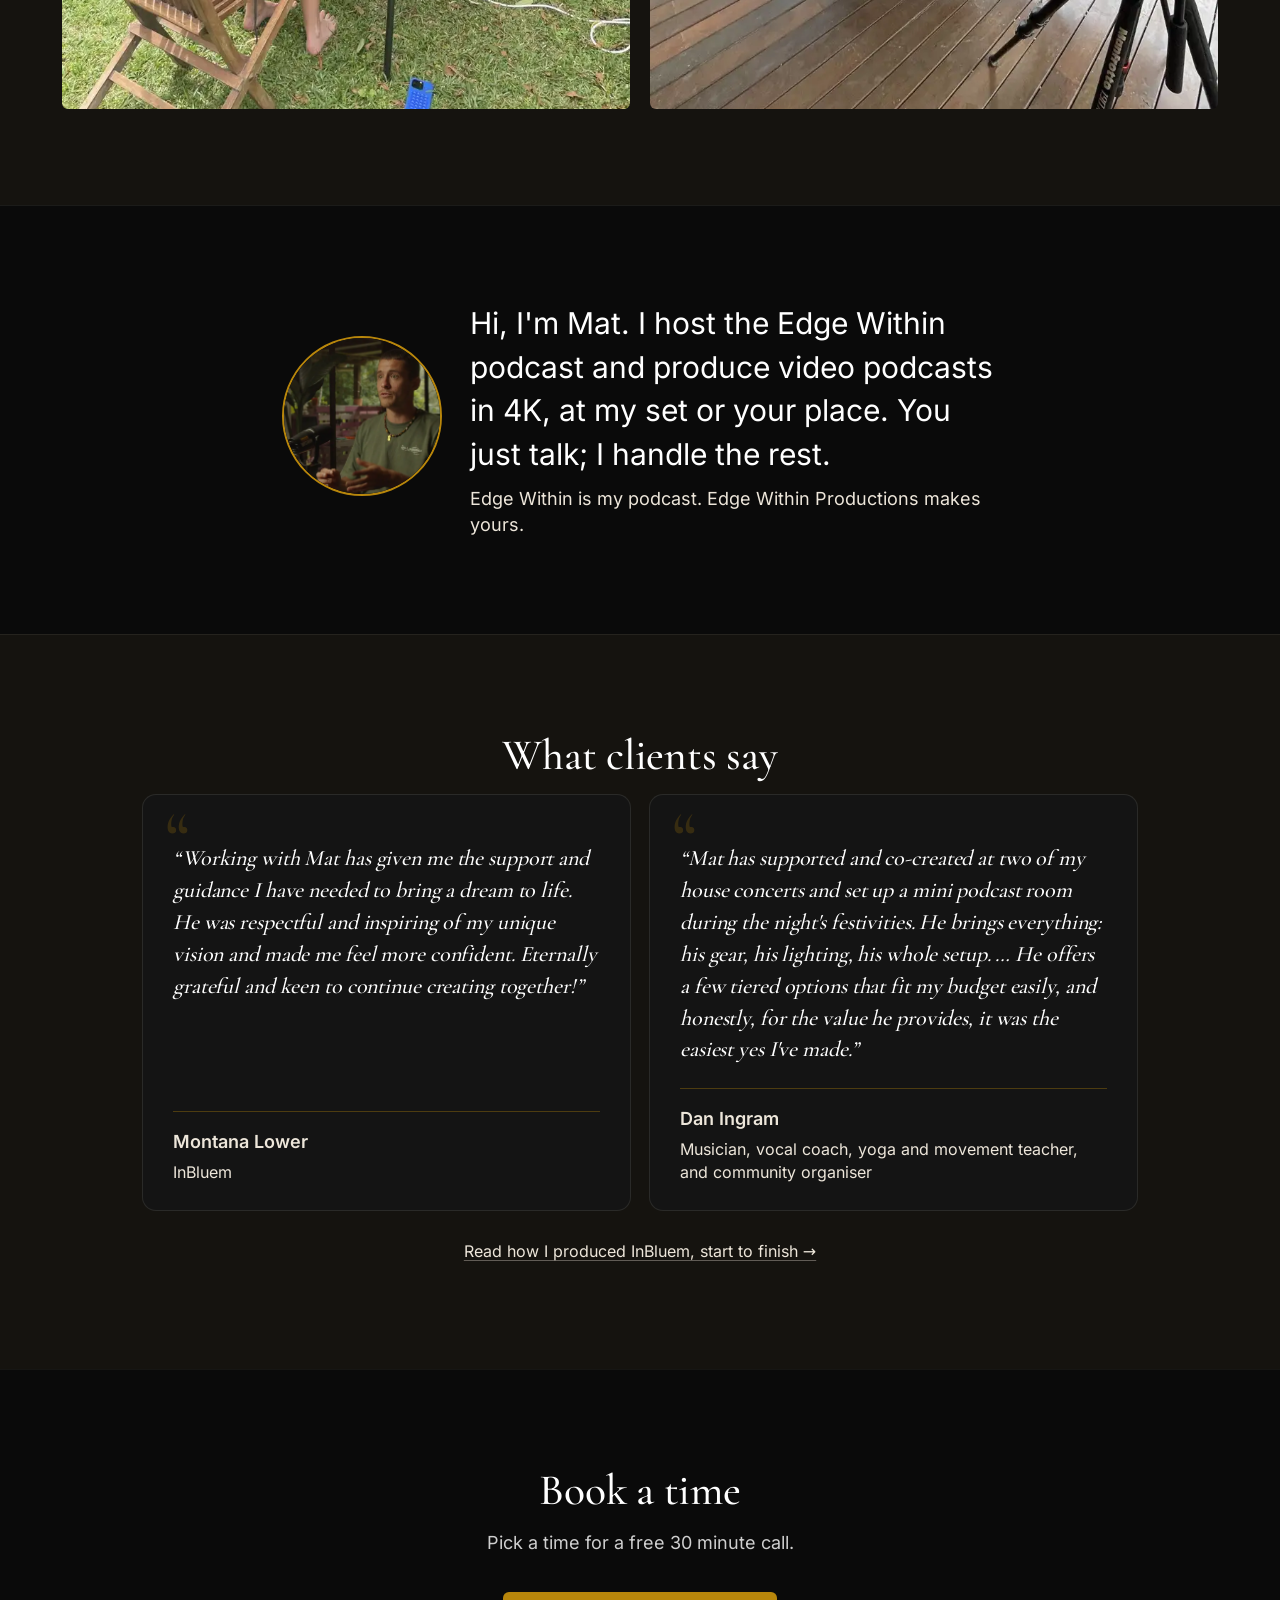
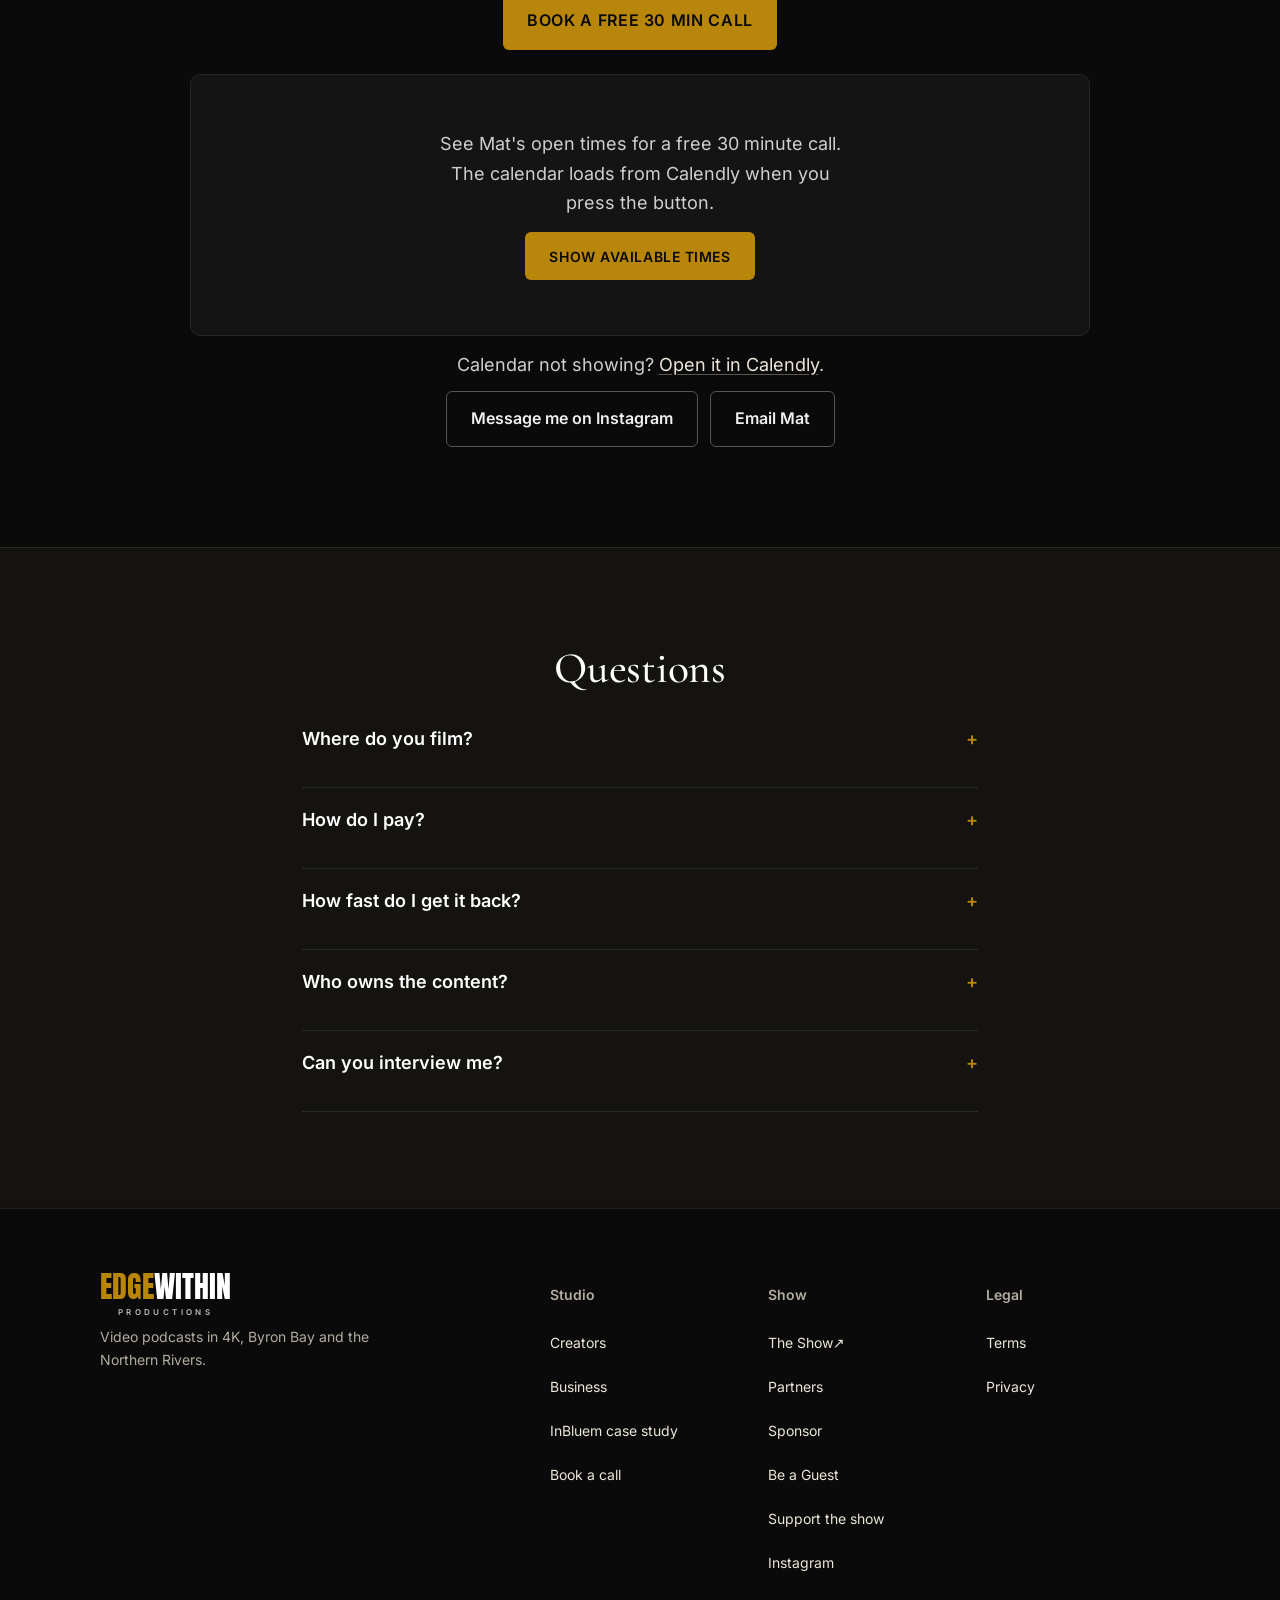
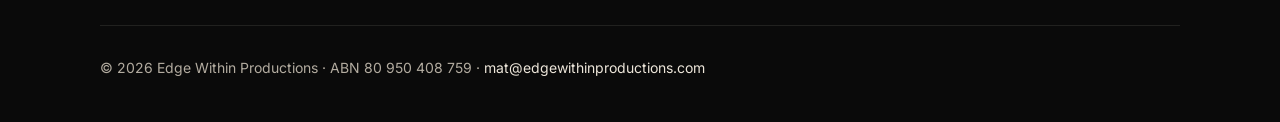
==== commit b48c854c: "Hero: add free plan line under free call button on home, creators, business" ====
--- a/index.html
+++ b/index.html
@@ -1290,6 +1290,7 @@
   .t-role { font-family: var(--sans); font-size: 16px; line-height: 1.45; color: var(--gold); }
   .testimonial-card .case-link--card { margin-top: 12px; }
   @media (max-width: 860px) { .testimonial-card, .s-quote { height: auto; } .testimonial-card blockquote, .s-quote blockquote { font-size: 18px !important; } }
+  .hero-call-note { margin: 12px 0 0; font-size: 14px; line-height: 1.5; opacity: .8; max-width: 420px; }
 </style>
 <script type="application/ld+json">
 {
@@ -1354,6 +1355,7 @@
       <a href="https://calendly.com/mjdaavenport/podcast-production-chat" target="_blank" rel="noopener" data-booking-link class="btn-primary">Book a free 30 minute call</a>
       <a href="#paths" class="btn-secondary">See packages</a>
     </div>
+    <p class="hero-call-note">Leave with a free plan for your podcast or clips.</p>
     <p class="hero-from">Byron Bay &amp; Northern Rivers</p>
     <div class="s-stats">
       <div class="s-stat"><b>21</b><span>episodes shipped</span></div>
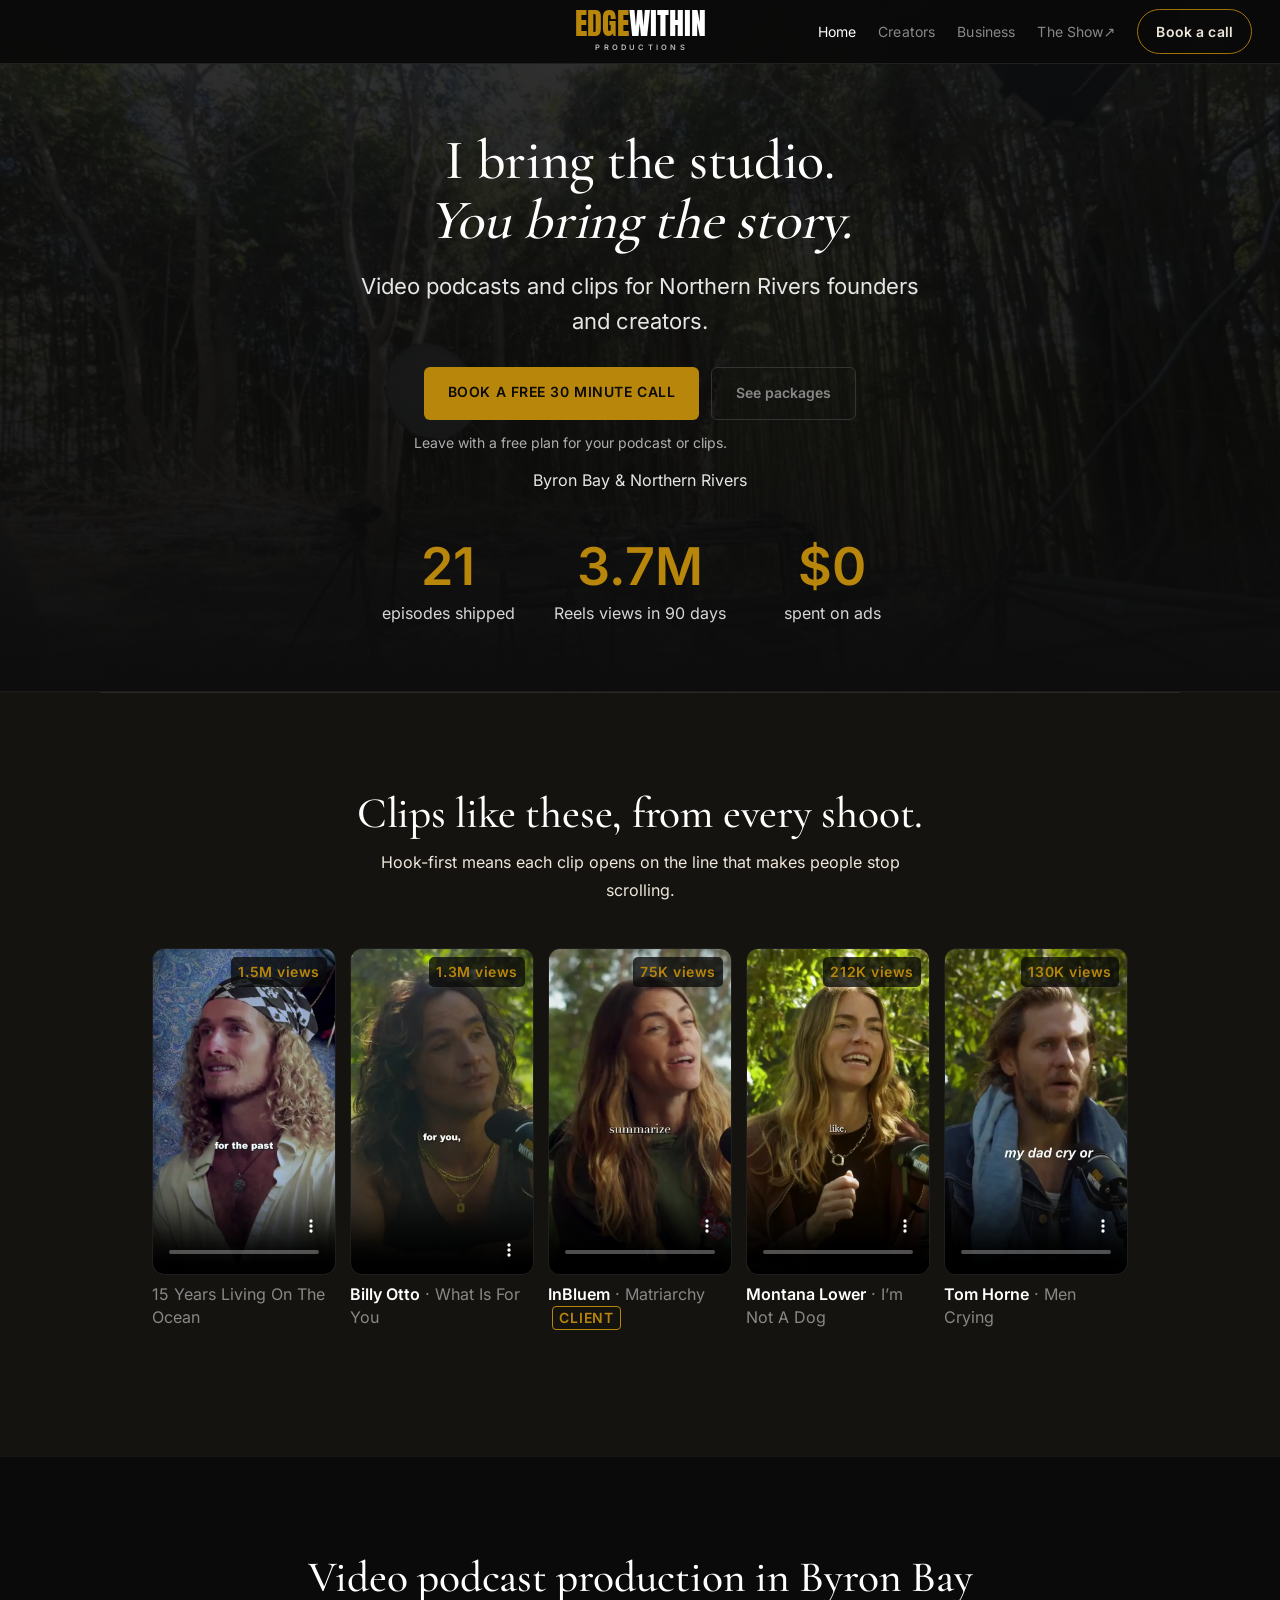
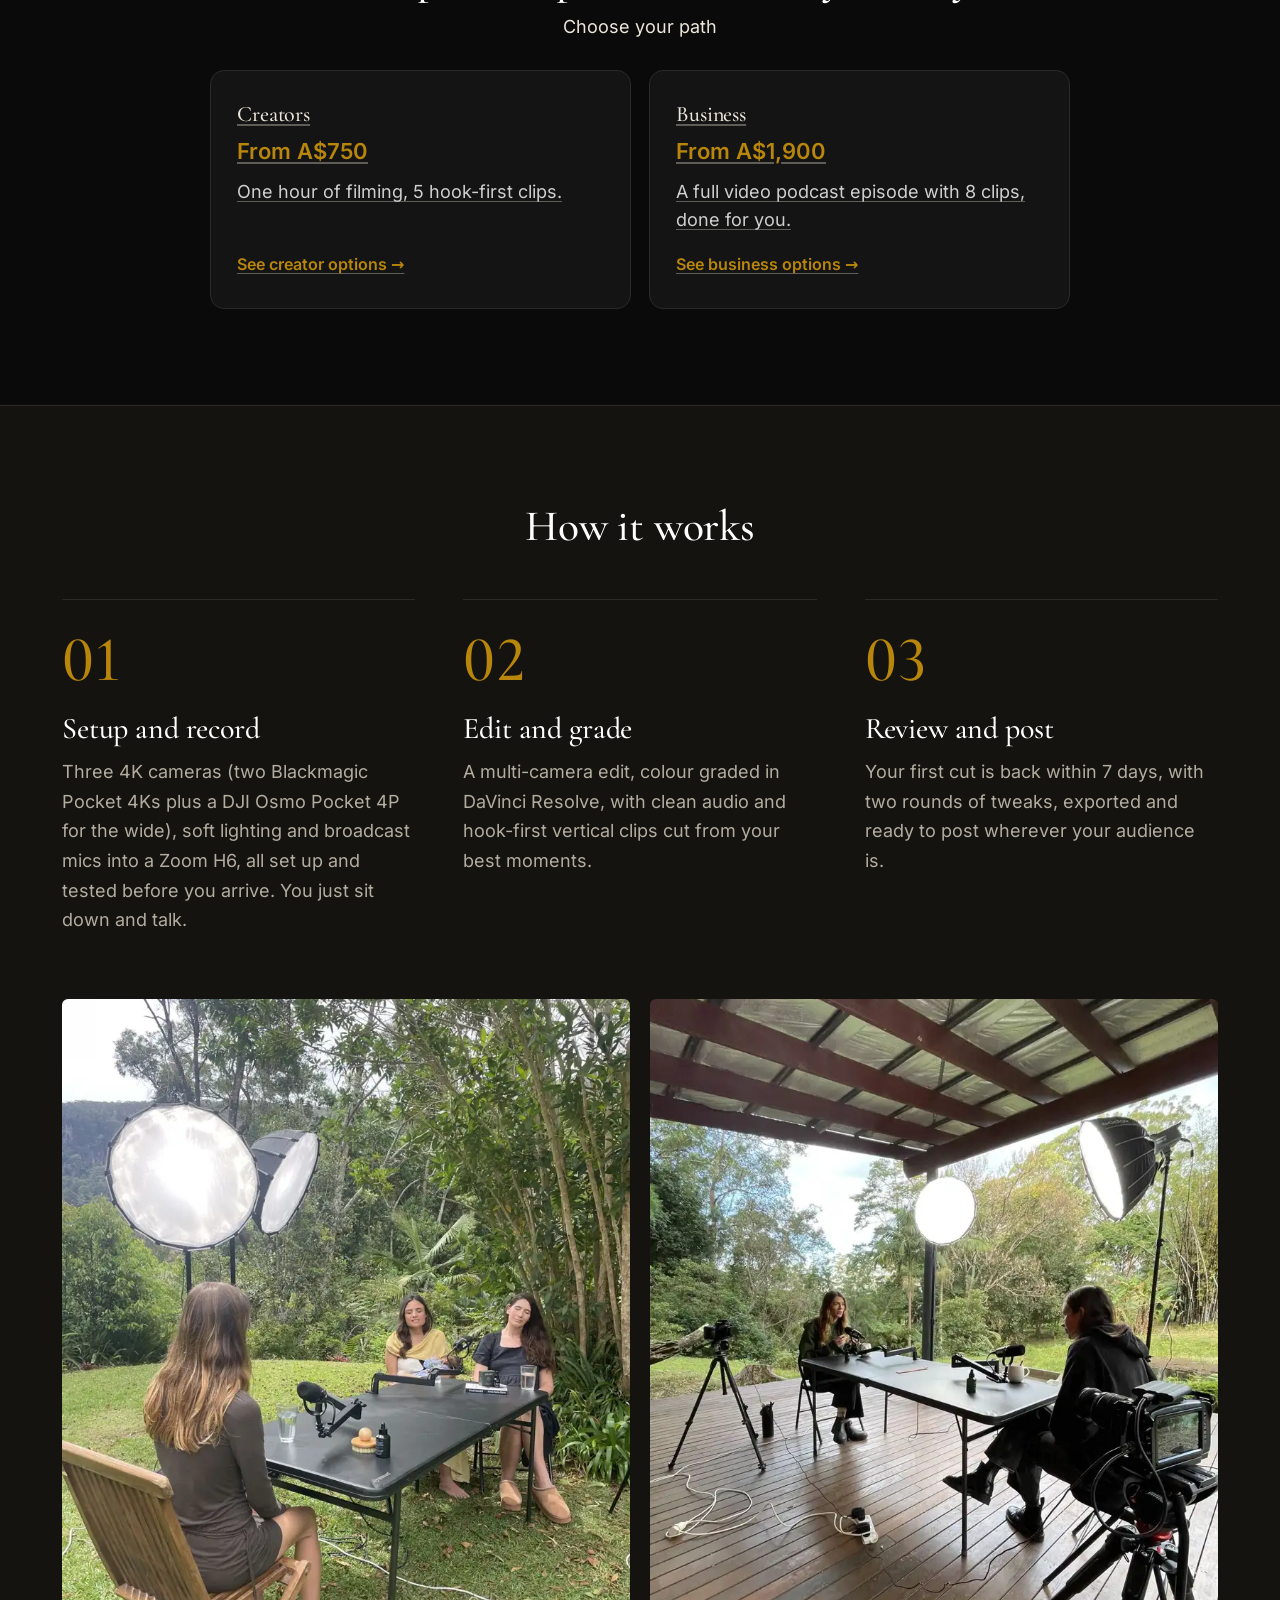
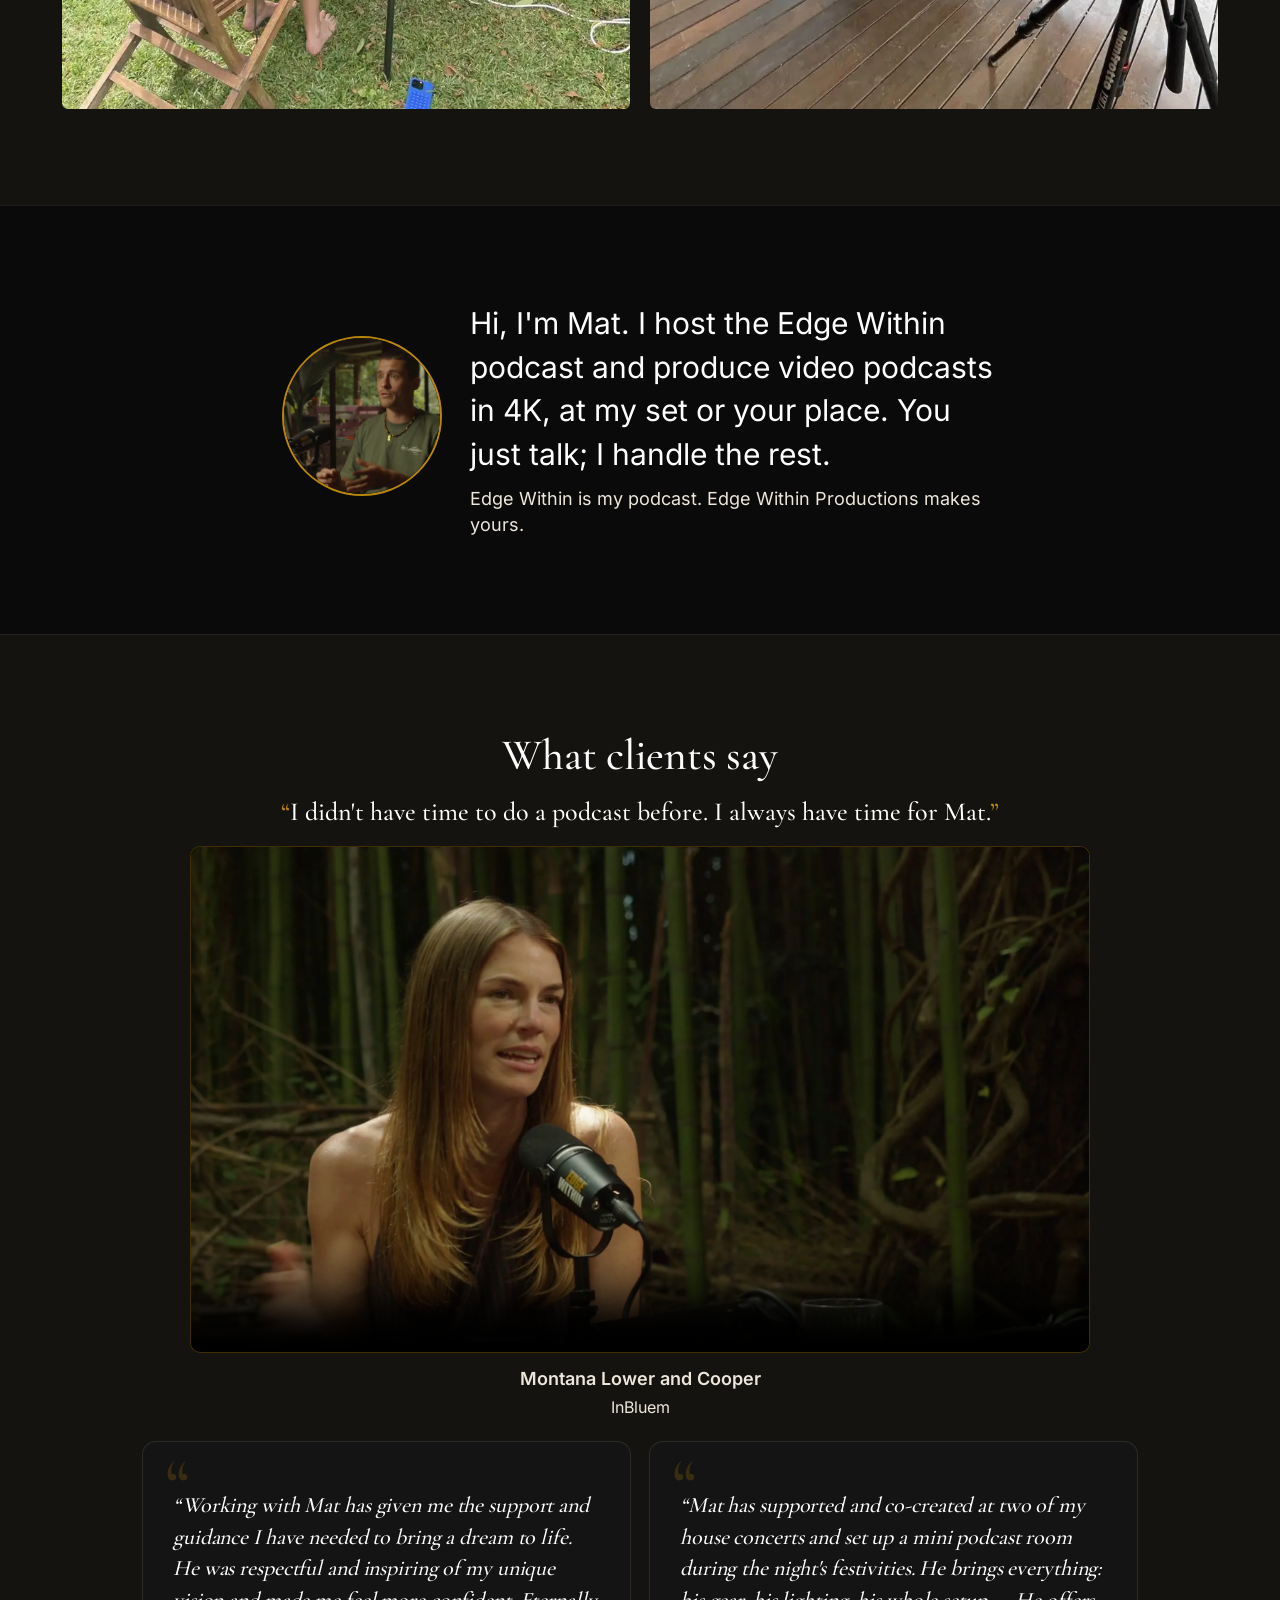
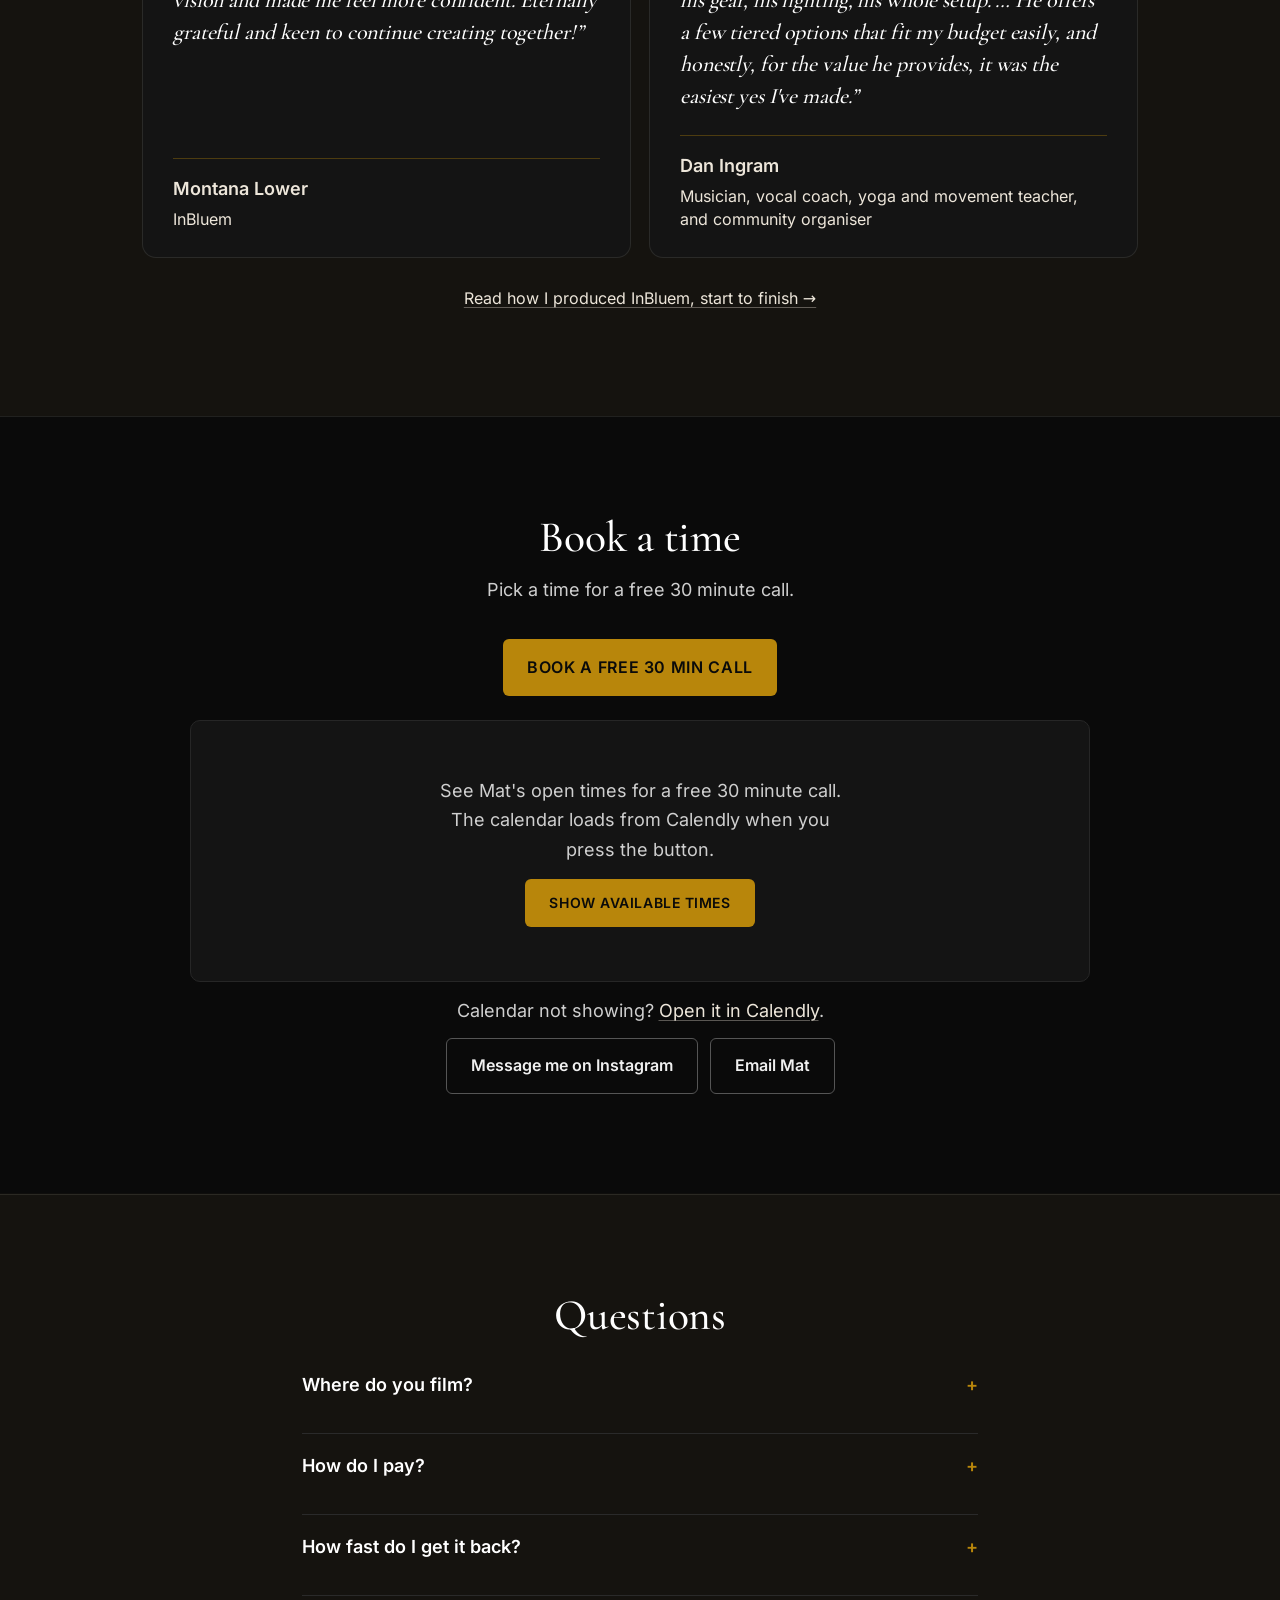
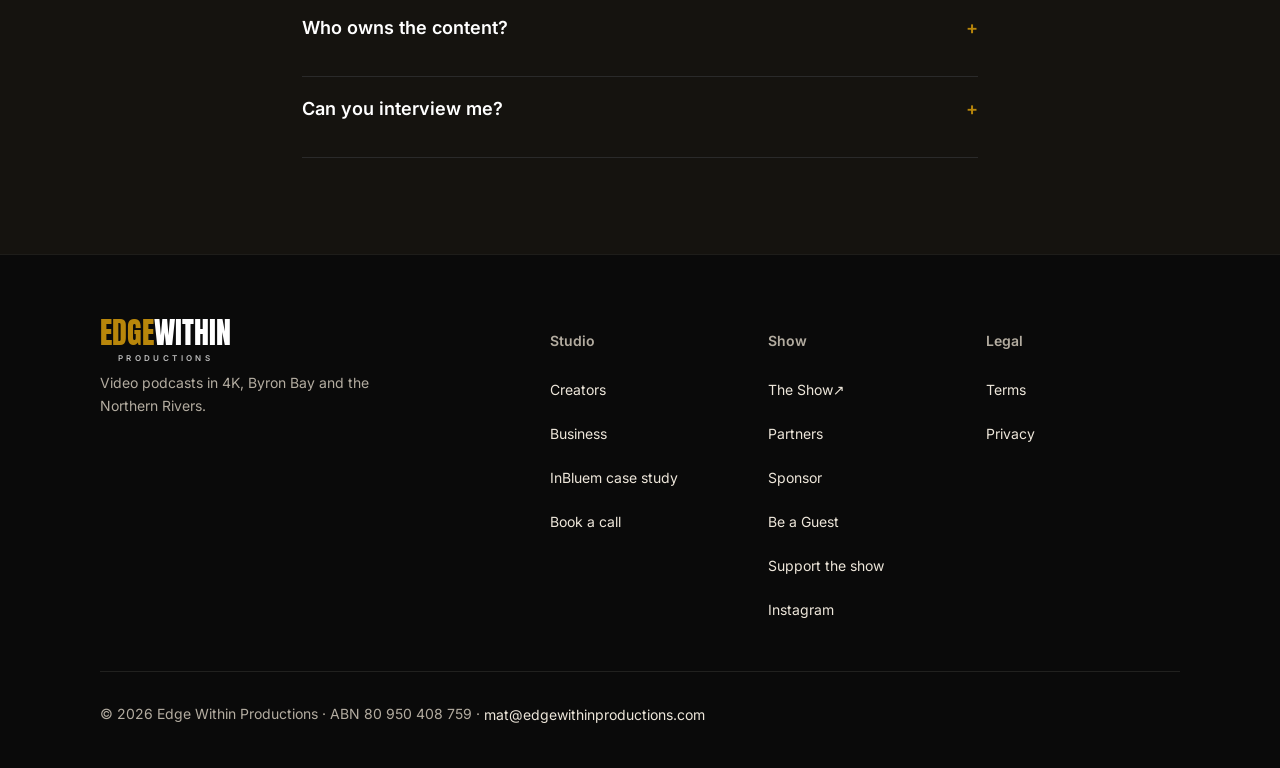
==== commit 78664ad9: "Add InBluem video testimonial (Montana and Cooper) to What clients say 60 s 1080p captioned edit wit" ====
--- a/index.html
+++ b/index.html
@@ -1291,6 +1291,15 @@
   .testimonial-card .case-link--card { margin-top: 12px; }
   @media (max-width: 860px) { .testimonial-card, .s-quote { height: auto; } .testimonial-card blockquote, .s-quote blockquote { font-size: 18px !important; } }
   .hero-call-note { margin: 12px 0 0; font-size: 14px; line-height: 1.5; opacity: .8; max-width: 420px; }
+  /* Video testimonial (Nov 2026): InBluem, Montana Lower and Cooper */
+  .s-vquote { margin: 0 auto 22px; max-width: 900px; }
+  .s-vquote-line { font-family: var(--serif); font-size: 26px; line-height: 1.4; text-align: center; margin: 0 0 16px; }
+  .s-vquote-line::before { content: '\201C'; color: var(--gold); }
+  .s-vquote-line::after { content: '\201D'; color: var(--gold); }
+  .s-vquote-frame { position: relative; aspect-ratio: 16 / 9; border-radius: 10px; overflow: hidden; border: 1px solid rgba(184,134,11,0.35); background: #000; }
+  .s-vquote-frame video { display: block; width: 100%; height: 100%; object-fit: cover; }
+  .s-vquote figcaption { text-align: center; margin-top: 12px; display: flex; flex-direction: column; gap: 2px; }
+  @media (max-width: 860px) { .s-vquote-line { font-size: 20px; } }
 </style>
 <script type="application/ld+json">
 {
@@ -1459,6 +1468,14 @@
 <section class="s-sec" id="clients">
   <div class="s-wrap">
     <h2>What clients say</h2>
+    <!-- Video testimonial: Montana Lower and Cooper (InBluem), recorded 4 Nov 2026. Slot more video testimonials here as they come in. -->
+    <figure class="s-vquote">
+      <p class="s-vquote-line">I didn't have time to do a podcast before. I always have time for Mat.</p>
+      <div class="s-vquote-frame">
+        <video src="assets/testimonials/inbluem-montana-cooper.mp4" poster="assets/testimonials/inbluem-montana-cooper.webp" preload="none" playsinline controls controlslist="nodownload" width="1920" height="1080" aria-label="Video testimonial from Montana Lower and Cooper of InBluem, with captions"></video>
+      </div>
+      <figcaption><span class="t-name">Montana Lower and Cooper</span><span class="t-role">InBluem</span></figcaption>
+    </figure>
     <div class="s-quotes">
       <figure class="s-quote">
         <blockquote>&ldquo;Working with Mat has given me the support and guidance I have needed to bring a dream to life. He was respectful and inspiring of my unique vision and made me feel more confident. Eternally grateful and keen to continue creating together!&rdquo;</blockquote>
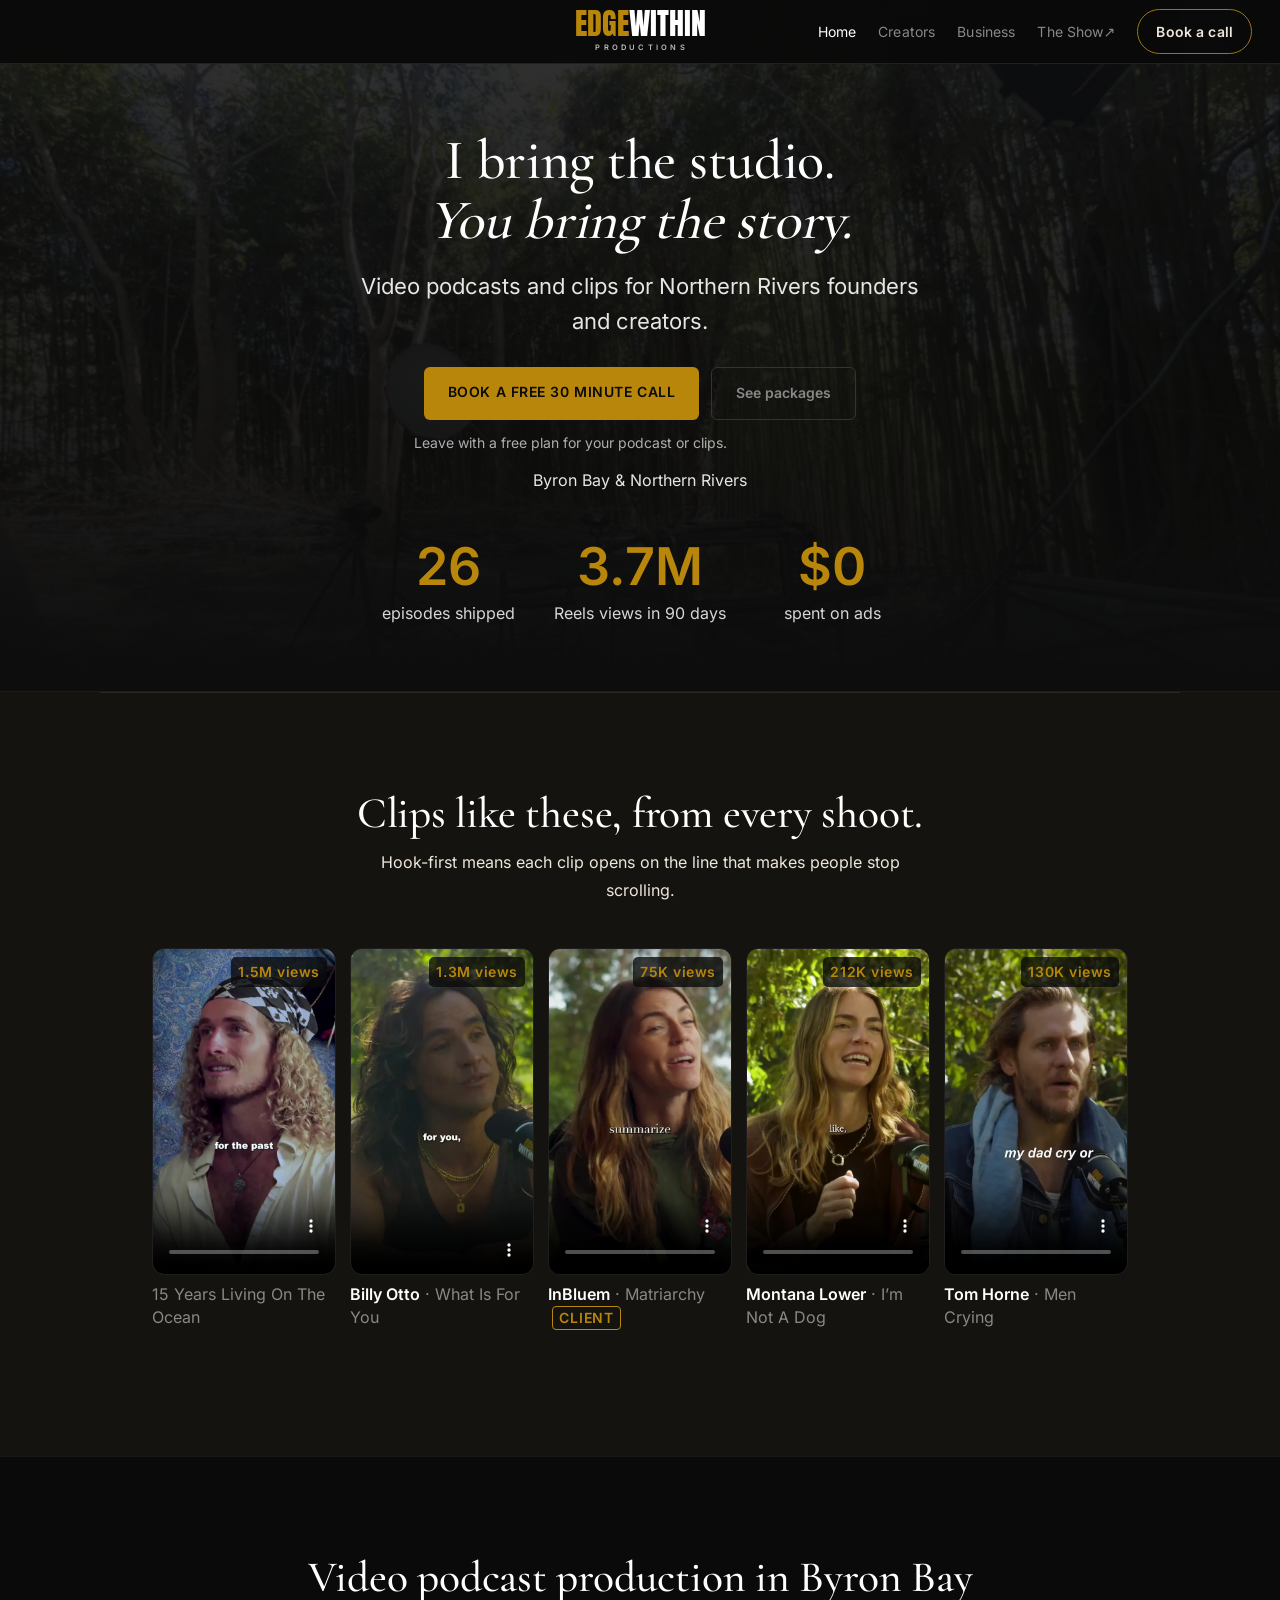
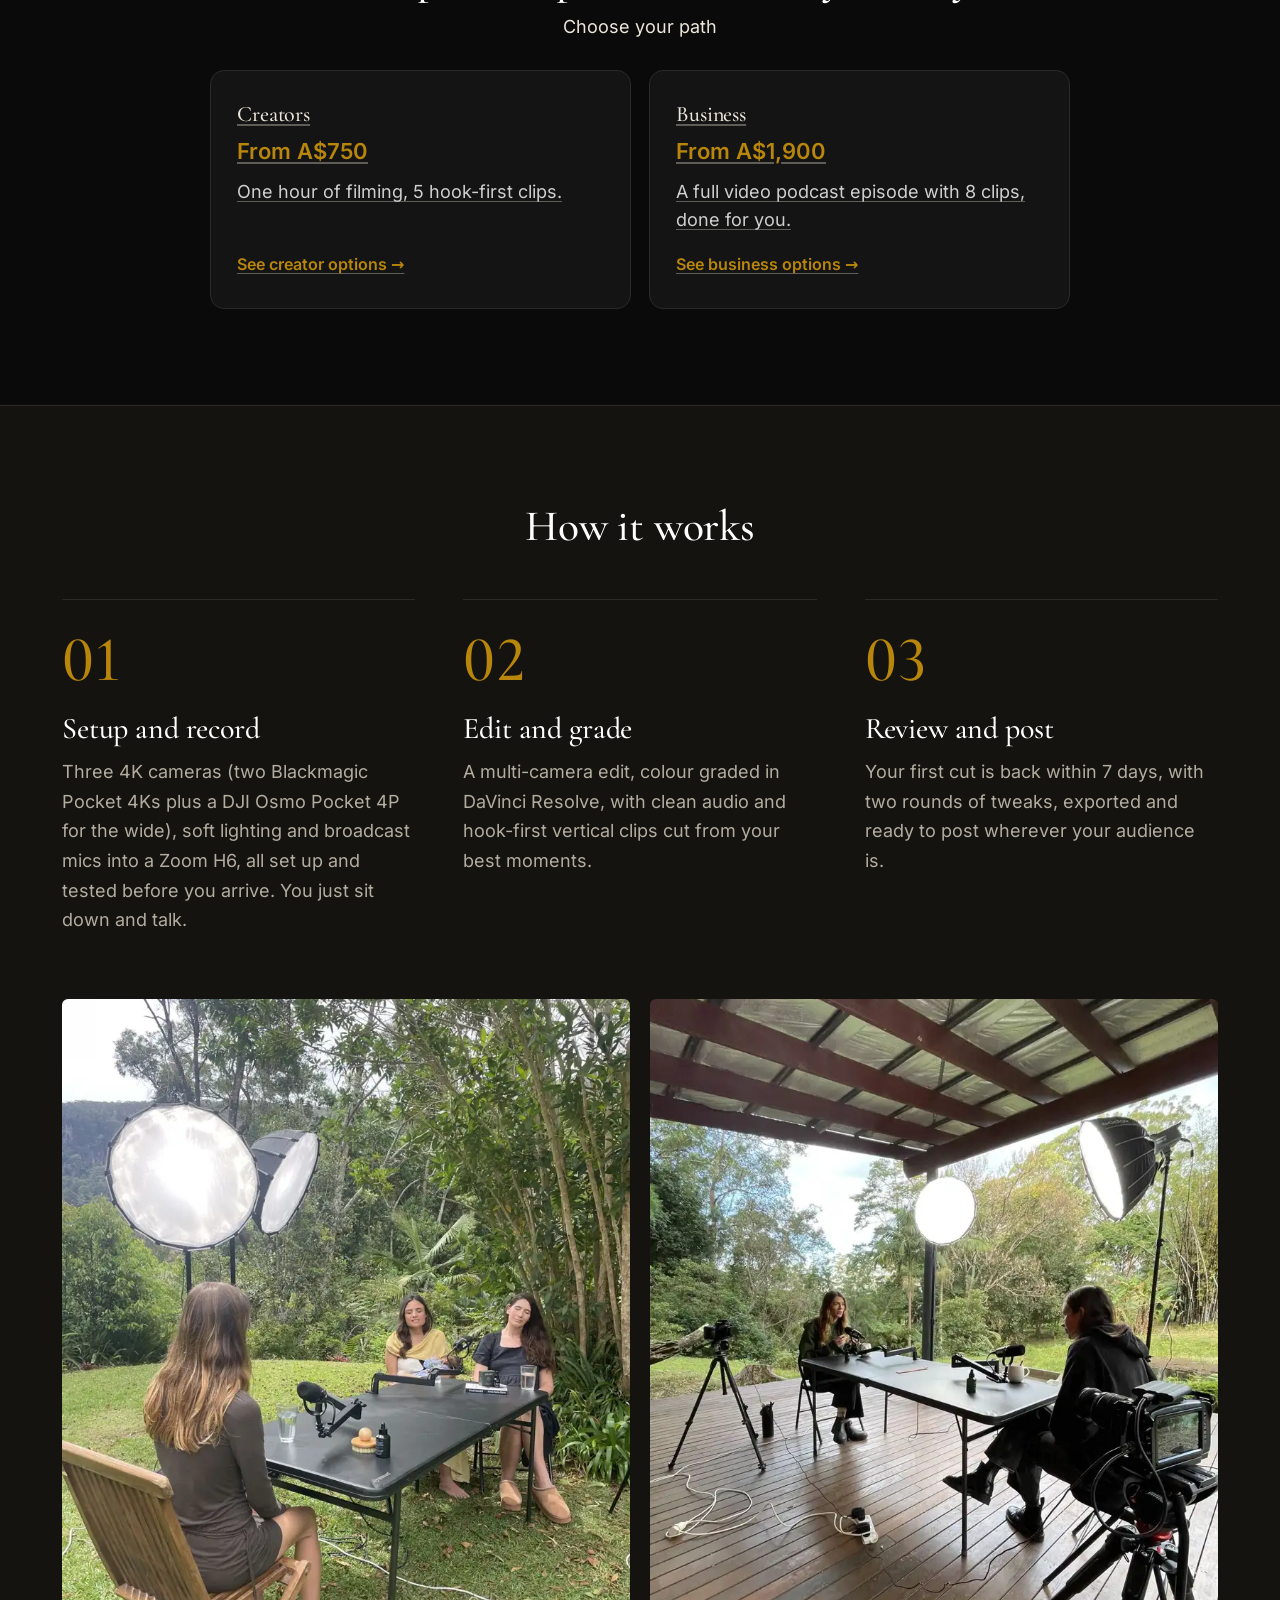
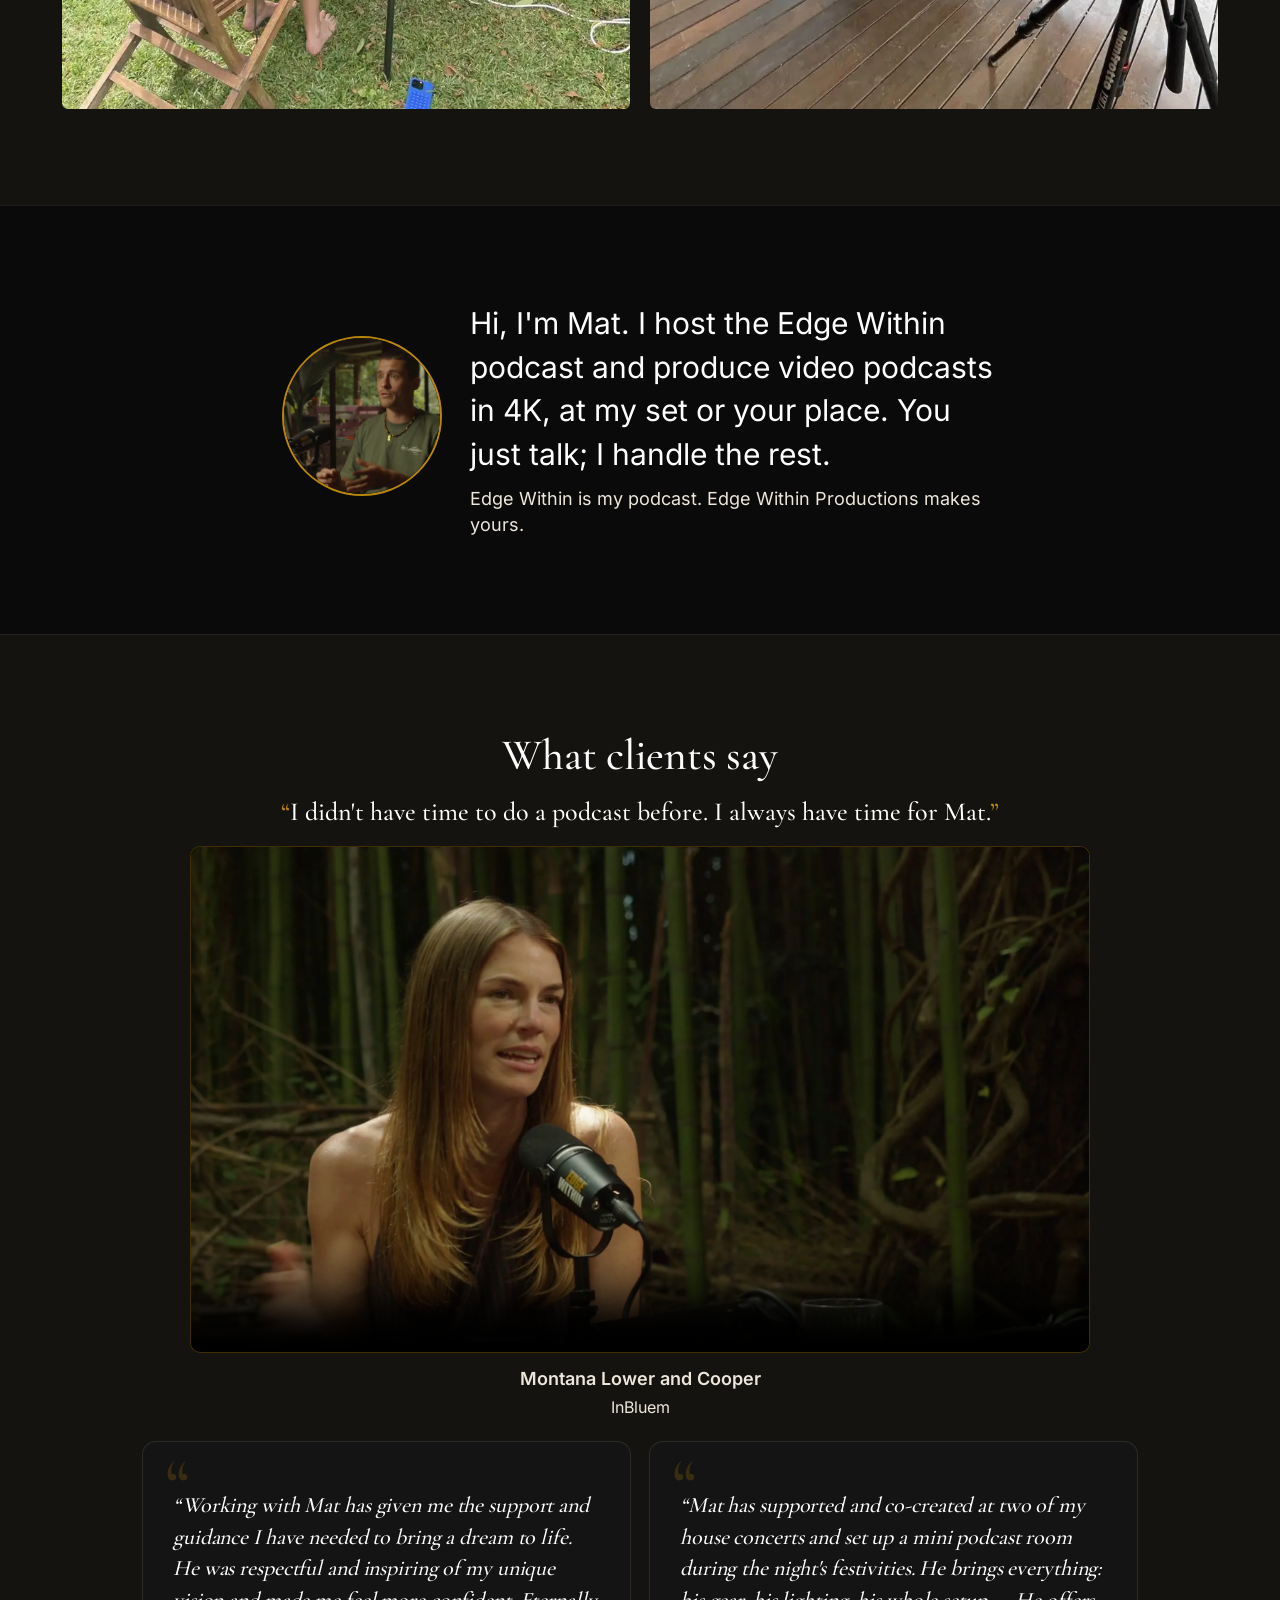
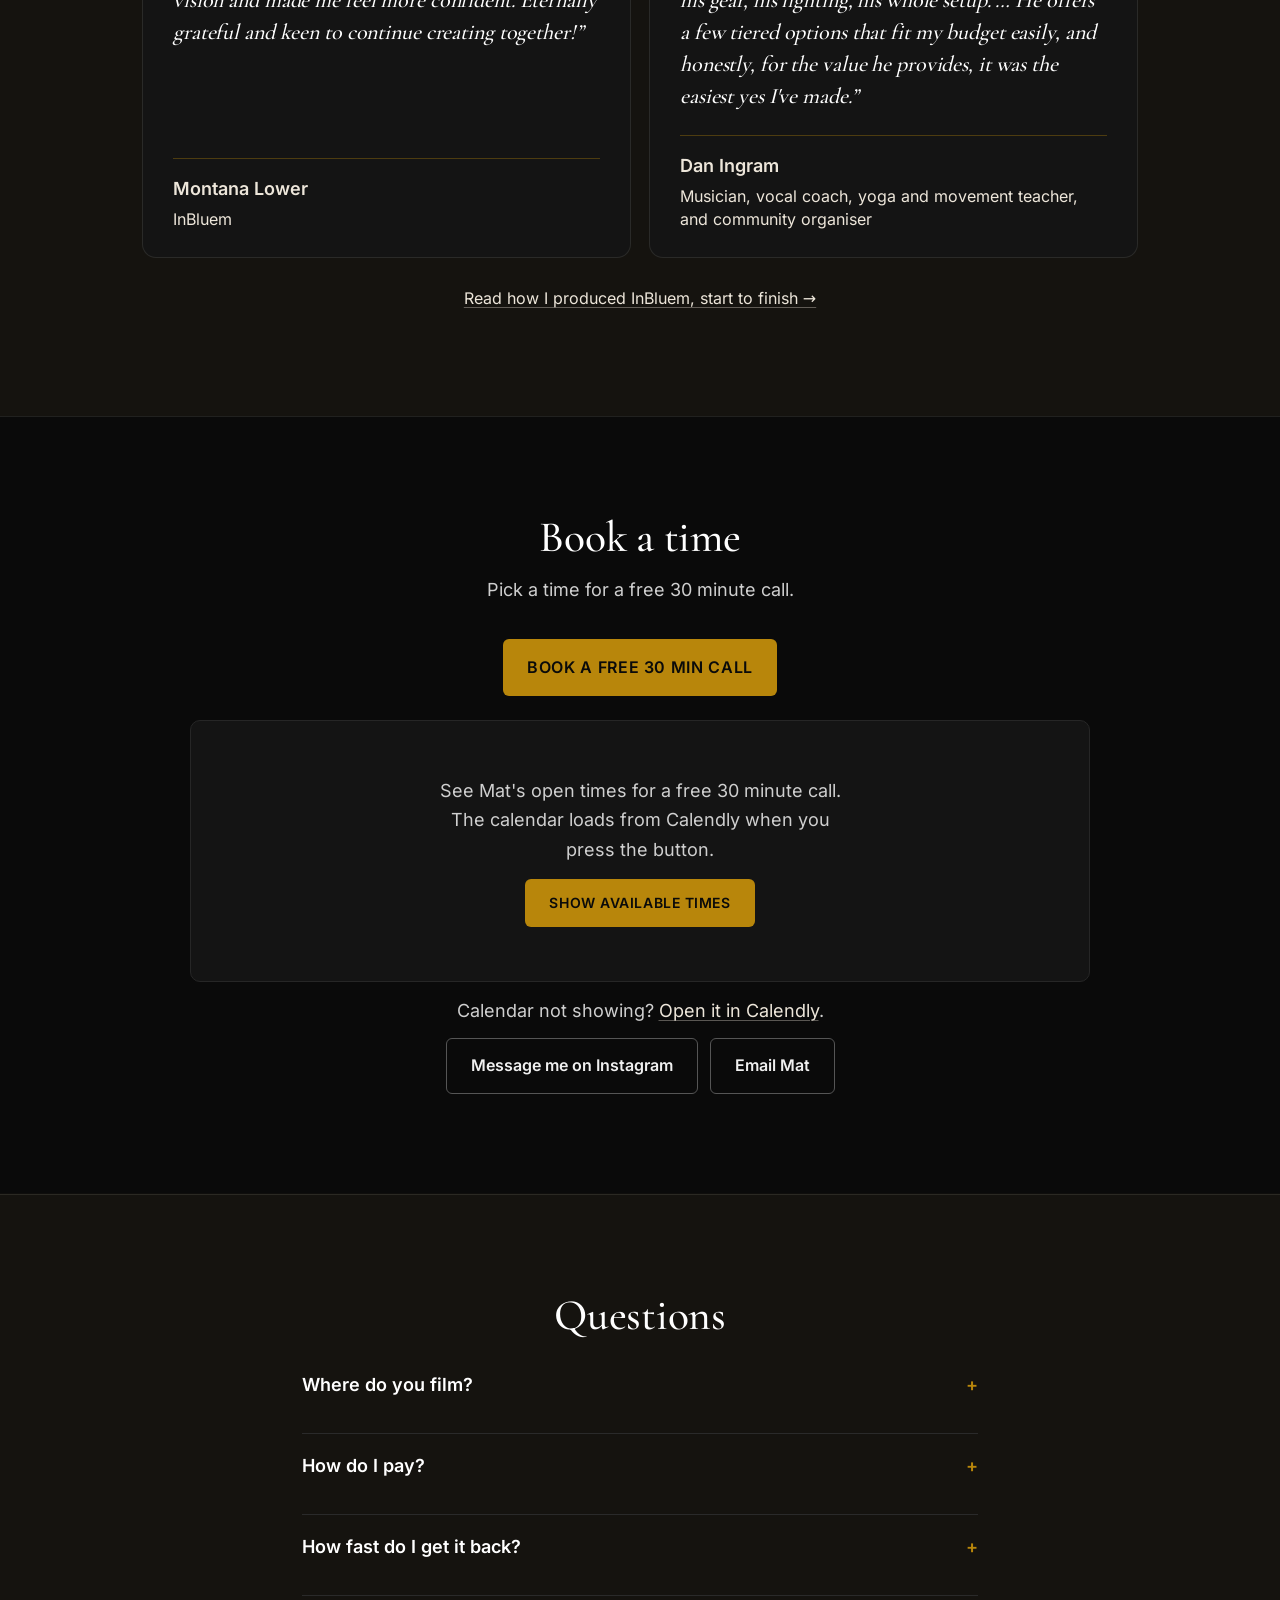
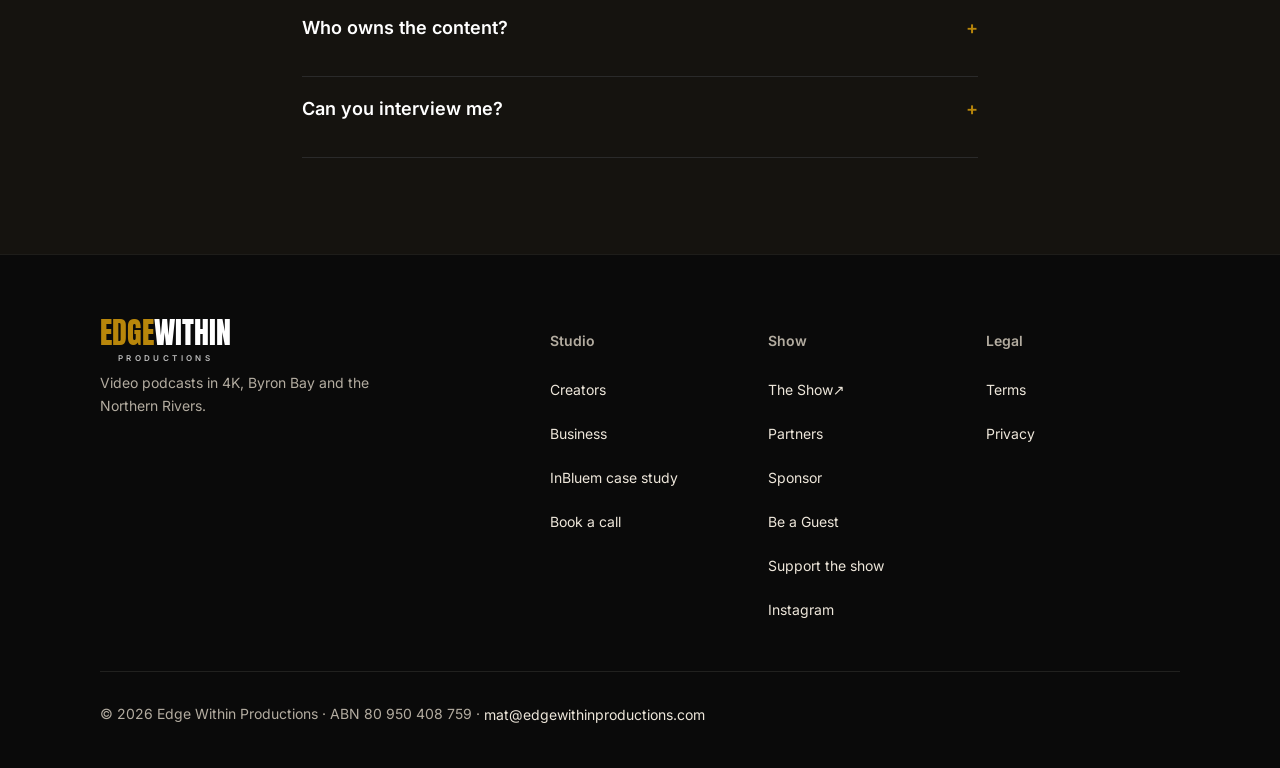
==== commit 3b04bea2: "Update episodes shipped from 21 to 26 (home stats, business proof line) Co-Authored-By: Claude Opus " ====
--- a/index.html
+++ b/index.html
@@ -1367,7 +1367,7 @@
     <p class="hero-call-note">Leave with a free plan for your podcast or clips.</p>
     <p class="hero-from">Byron Bay &amp; Northern Rivers</p>
     <div class="s-stats">
-      <div class="s-stat"><b>21</b><span>episodes shipped</span></div>
+      <div class="s-stat"><b>26</b><span>episodes shipped</span></div>
       <div class="s-stat"><b>3.7M</b><span>Reels views in 90 days</span></div>
       <div class="s-stat"><b>$0</b><span>spent on ads</span></div>
     </div>
